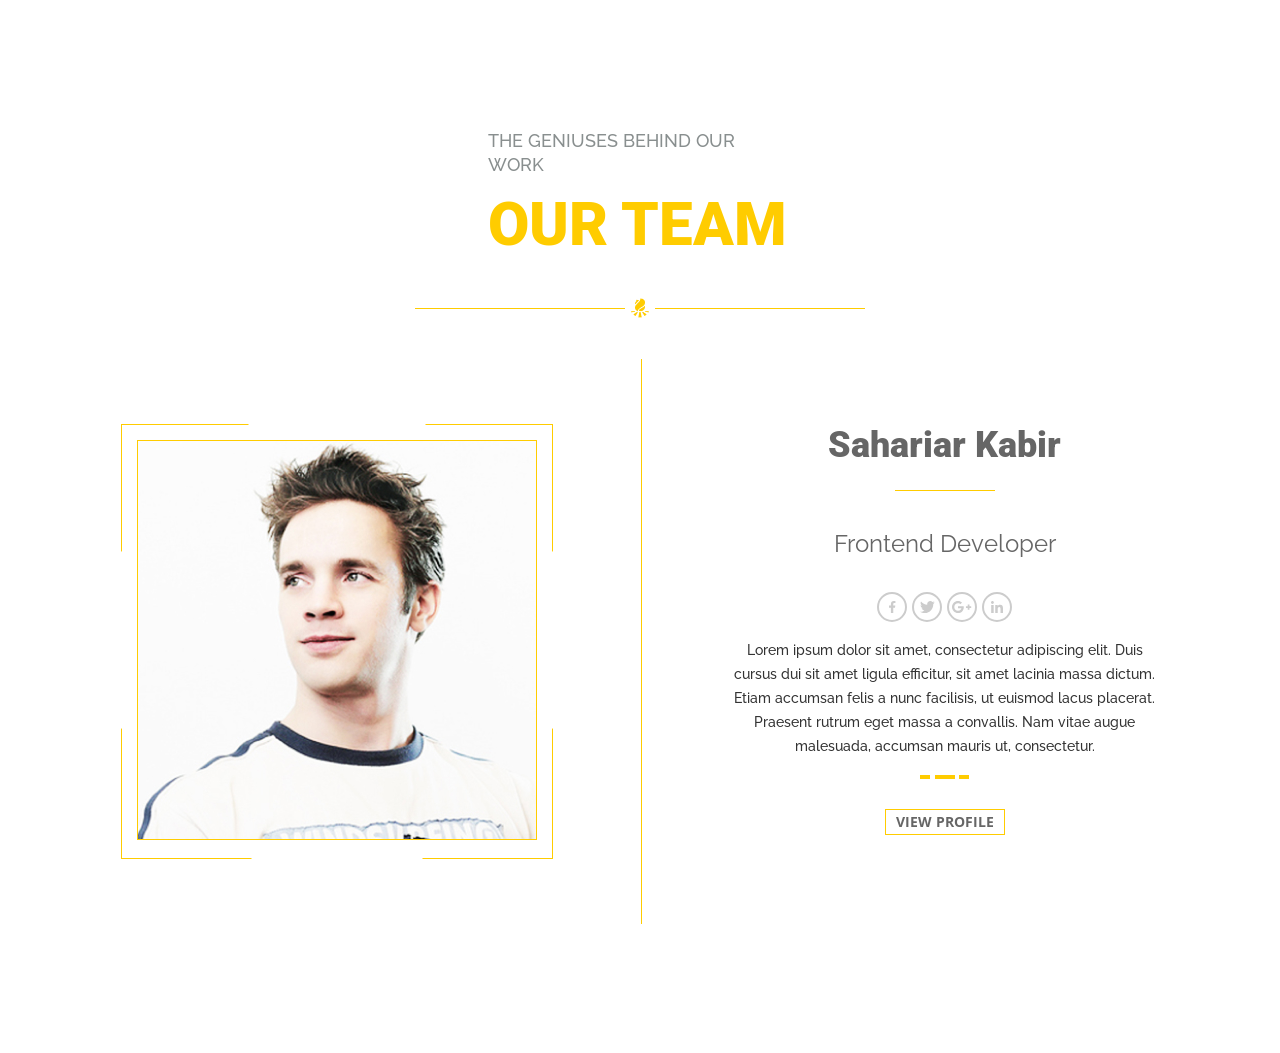
==== index.html @ 7c0d0f29 "added our team" ====
<!DOCTYPE html>
<html lang="en">
  <head>
    <meta charset="UTF-8" />
    <meta name="viewport" content="width=device-width, initial-scale=1.0" />
    <title>Our team</title>
    <link rel="preconnect" href="https://fonts.googleapis.com" />
    <link rel="preconnect" href="https://fonts.gstatic.com" crossorigin />
    <link
      href="https://fonts.googleapis.com/css2?family=Open+Sans:ital,wght@0,300..800;1,300..800&family=Raleway:ital,wght@0,100..900;1,100..900&family=Roboto:ital,wght@0,100..900;1,100..900&display=swap"
      rel="stylesheet"
    />

    <link rel="stylesheet" href="./css/main.css" />
  </head>
  <body>
    <div class="container_flex">
      <main class="main">
        <div class="title_container">
          <h3 class="title_3">The geniuses behind our work</h3>
          <h1 class="title_1">Our team</h1>
        </div>
        <div class="cont_container">
          <div class="img_container">
            <div class="photo_container">
              <img class="img" src="./assets/img/photo.jpg" alt="Man" />
            </div>
          </div>
          <div class="desc_container">
            <h2 class="title_2">Sahariar Kabir</h2>
            <h4 class="title_4">Frontend Developer</h4>
            <ul class="socials">
              <li>
                <a href="#" class="socials_link">
                  <svg width="30" height="30">
                    <use xlink:href="./assets/img/sprite.svg#facebook" />
                  </svg>
                </a>
              </li>
              <li>
                <a href="#" class="socials_link">
                  <svg width="30" height="30">
                    <use xlink:href="./assets/img/sprite.svg#twitter" />
                  </svg>
                </a>
              </li>
              <li>
                <a href="#" class="socials_link">
                  <svg width="30" height="30">
                    <use xlink:href="./assets/img/sprite.svg#google" />
                  </svg>
                </a>
              </li>
              <li>
                <a href="#" class="socials_link">
                  <svg width="30" height="30">
                    <use xlink:href="./assets/img/sprite.svg#linkedin" />
                  </svg>
                </a>
              </li>
            </ul>
            <p class="desc">
              Lorem ipsum dolor sit amet, consectetur adipiscing elit. Duis
              cursus dui sit amet ligula efficitur, sit amet lacinia massa
              dictum. Etiam accumsan felis a nunc facilisis, ut euismod lacus
              placerat. Praesent rutrum eget massa a convallis. Nam vitae augue
              malesuada, accumsan mauris ut, consectetur.
            </p>
            <button class="desc_button" type="button">View profile</button>
          </div>
        </div>
      </main>
    </div>
  </body>
</html>
---- css/main.css ----
html,
body {
  background: #fff;
  min-height: 100vh;
  font-family: "Roboto", sans-serif;
  font-size: 14px;
  color: #666;
}

h1,
h2,
h3,
h4 {
  margin: 0;
}

ul,
ol {
  list-style: none;
  padding-left: 0;
}

.container {
  max-width: 1170px;
}
.container_flex {
  display: flex;
  justify-content: center;
  align-items: center;
}

.main {
  padding: 121px 0;
}

.title_container {
  padding: 0 73px 50px;
  border-bottom: 1px solid #fc0;
  margin: 0 auto 50px;
  box-sizing: border-box;
  width: 450px;
}

.title_3 {
  text-transform: uppercase;
  font-family: "Raleway", sans-serif;
  color: #898f8f;
  font-weight: 500;
  font-size: 18px;
  line-height: 1.33;
  margin-bottom: 15px;
}

.title_1 {
  text-transform: uppercase;
  font-weight: 900;
  font-size: 60px;
  line-height: 1.1;
  color: #fc0;
  position: relative;
}
.title_1::after {
  content: "";
  background: url(../assets/img/bonfire-sharp\ 1.jpg), #fff;
  background-size: 20px 20px;
  width: 30px;
  height: 20px;
  background-position: center;
  background-repeat: no-repeat;
  position: absolute;
  top: 106px;
  left: 50%;
  transform: translateX(-50%);
}

.cont_container {
  display: flex;
  padding-right: 70px;
  padding-left: 70px;
}

.img_container {
  border-right: 1px solid #fc0;
  padding: 65px 88px 65px 0;
  position: relative;
  z-index: 2;
}

.photo_container {
  padding: 15px;
  border: 1px solid #fc0;
  position: relative;
  z-index: 1;
}
.photo_container::after {
  content: "";
  display: block;
  width: 430px;
  height: 430px;
  position: absolute;
  top: 0;
  left: 0;
  rotate: 45deg;
  background: #fff;
  z-index: 3;
}

.img {
  position: relative;
  z-index: 4;
}

.desc_container {
  padding: 65px 0 65px 88px;
  width: 430px;
  text-align: center;
}

.title_2 {
  position: relative;
  margin-bottom: 60px;
  font-weight: 900;
  font-size: 36px;
}
.title_2::after {
  content: " ";
  width: 100px;
  height: 1px;
  position: absolute;
  top: 66px;
  left: 50%;
  transform: translateX(-50%);
  background-color: #fc0;
}

.title_4 {
  font-family: "Raleway", sans-serif;
  font-weight: 400;
  font-size: 24px;
  line-height: 1.5;
  margin-bottom: 30px;
}

.socials {
  display: flex;
  justify-content: center;
  gap: 5px;
}

.desc {
  font-family: "Raleway", sans-serif;
  font-weight: 500;
  line-height: 1.71;
  color: #333;
  position: relative;
  margin-bottom: 50px;
}
.desc::before {
  content: "";
  display: block;
  width: 10px;
  height: 4px;
  position: absolute;
  bottom: -20px;
  left: 190px;
  background-color: #fc0;
}
.desc::after {
  content: "";
  display: block;
  width: 20px;
  height: 4px;
  position: absolute;
  bottom: -20px;
  left: 205px;
  background-color: #fc0;
}
.desc_button {
  border: 1px solid #fc0;
  padding: 5px 10px;
  text-transform: uppercase;
  background-color: inherit;
  font-family: "Open Sans", sans-serif;
  font-weight: 700;
  font-size: 14px;
  line-height: 1;
  color: #666;
  position: relative;
}
.desc_button::before {
  content: "";
  display: block;
  width: 10px;
  height: 4px;
  position: absolute;
  top: -35px;
  left: 73px;
  background-color: #fc0;
}/*# sourceMappingURL=main.css.map */
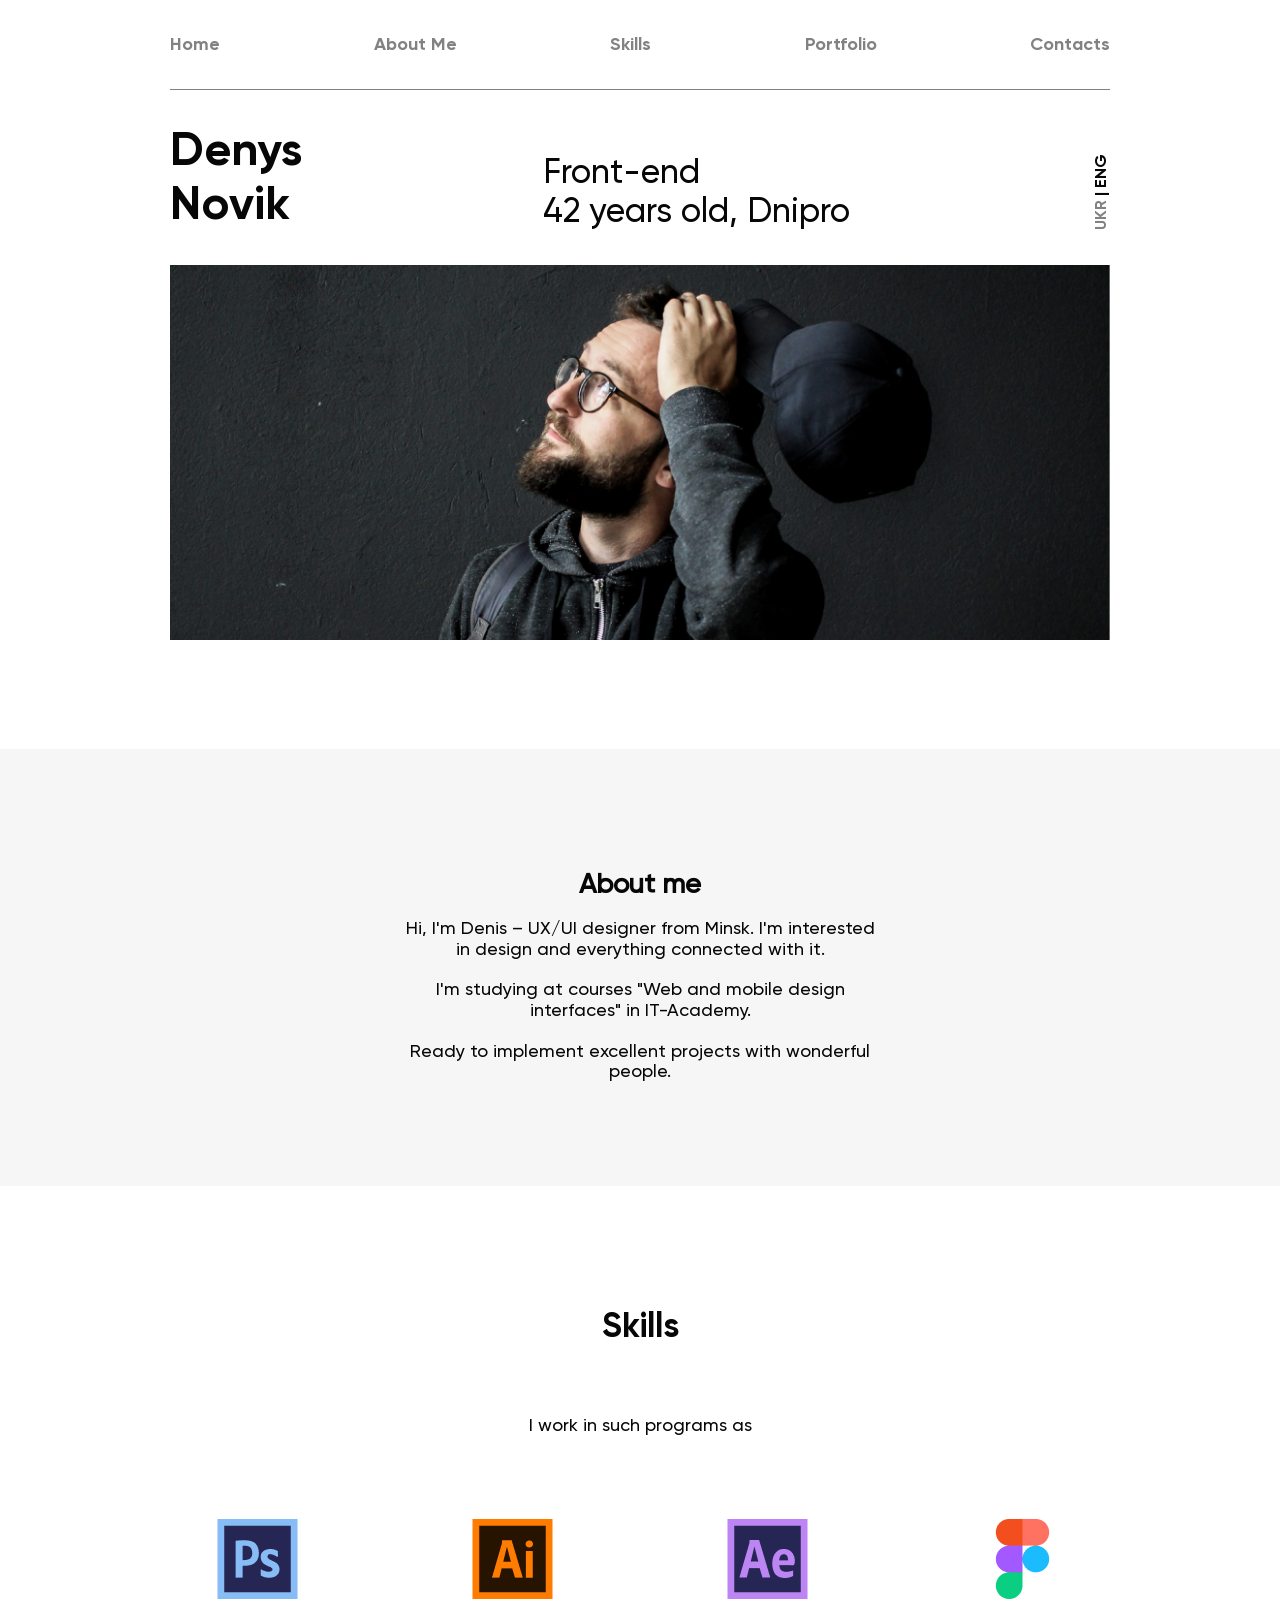
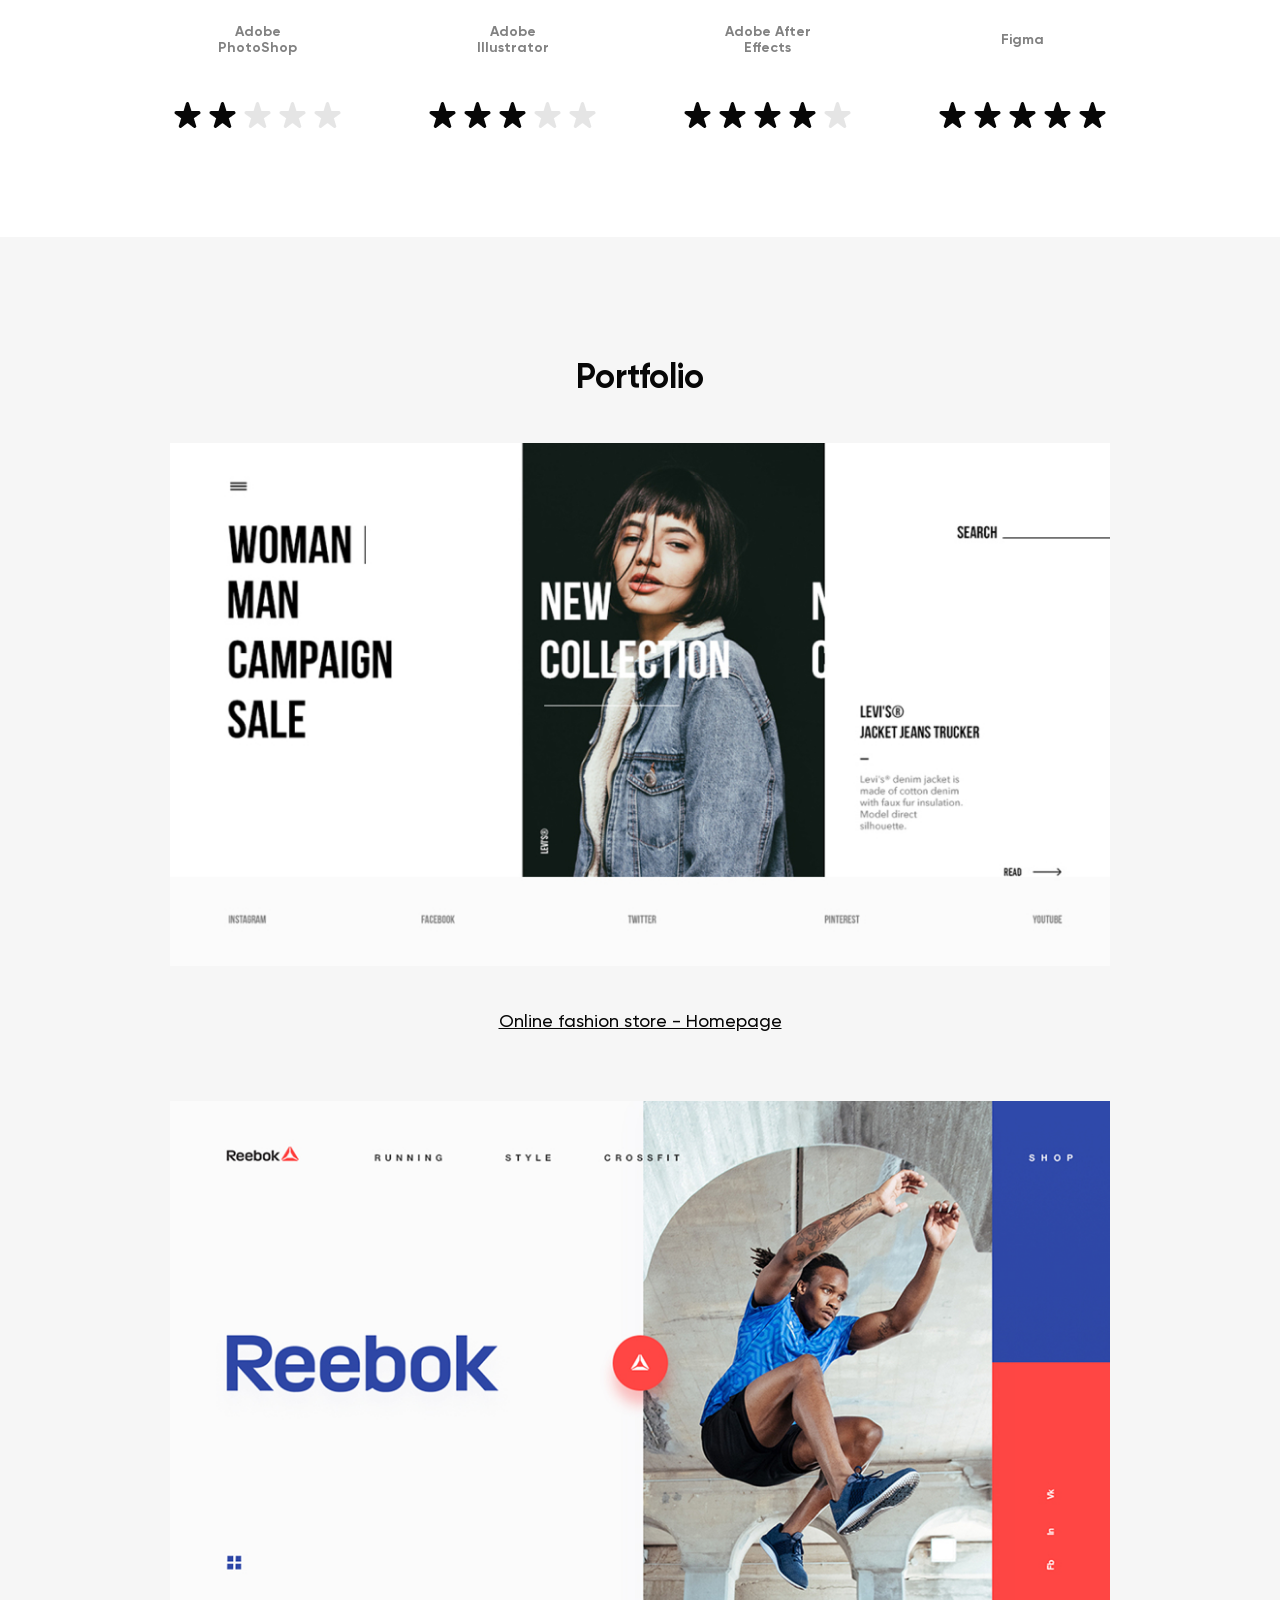
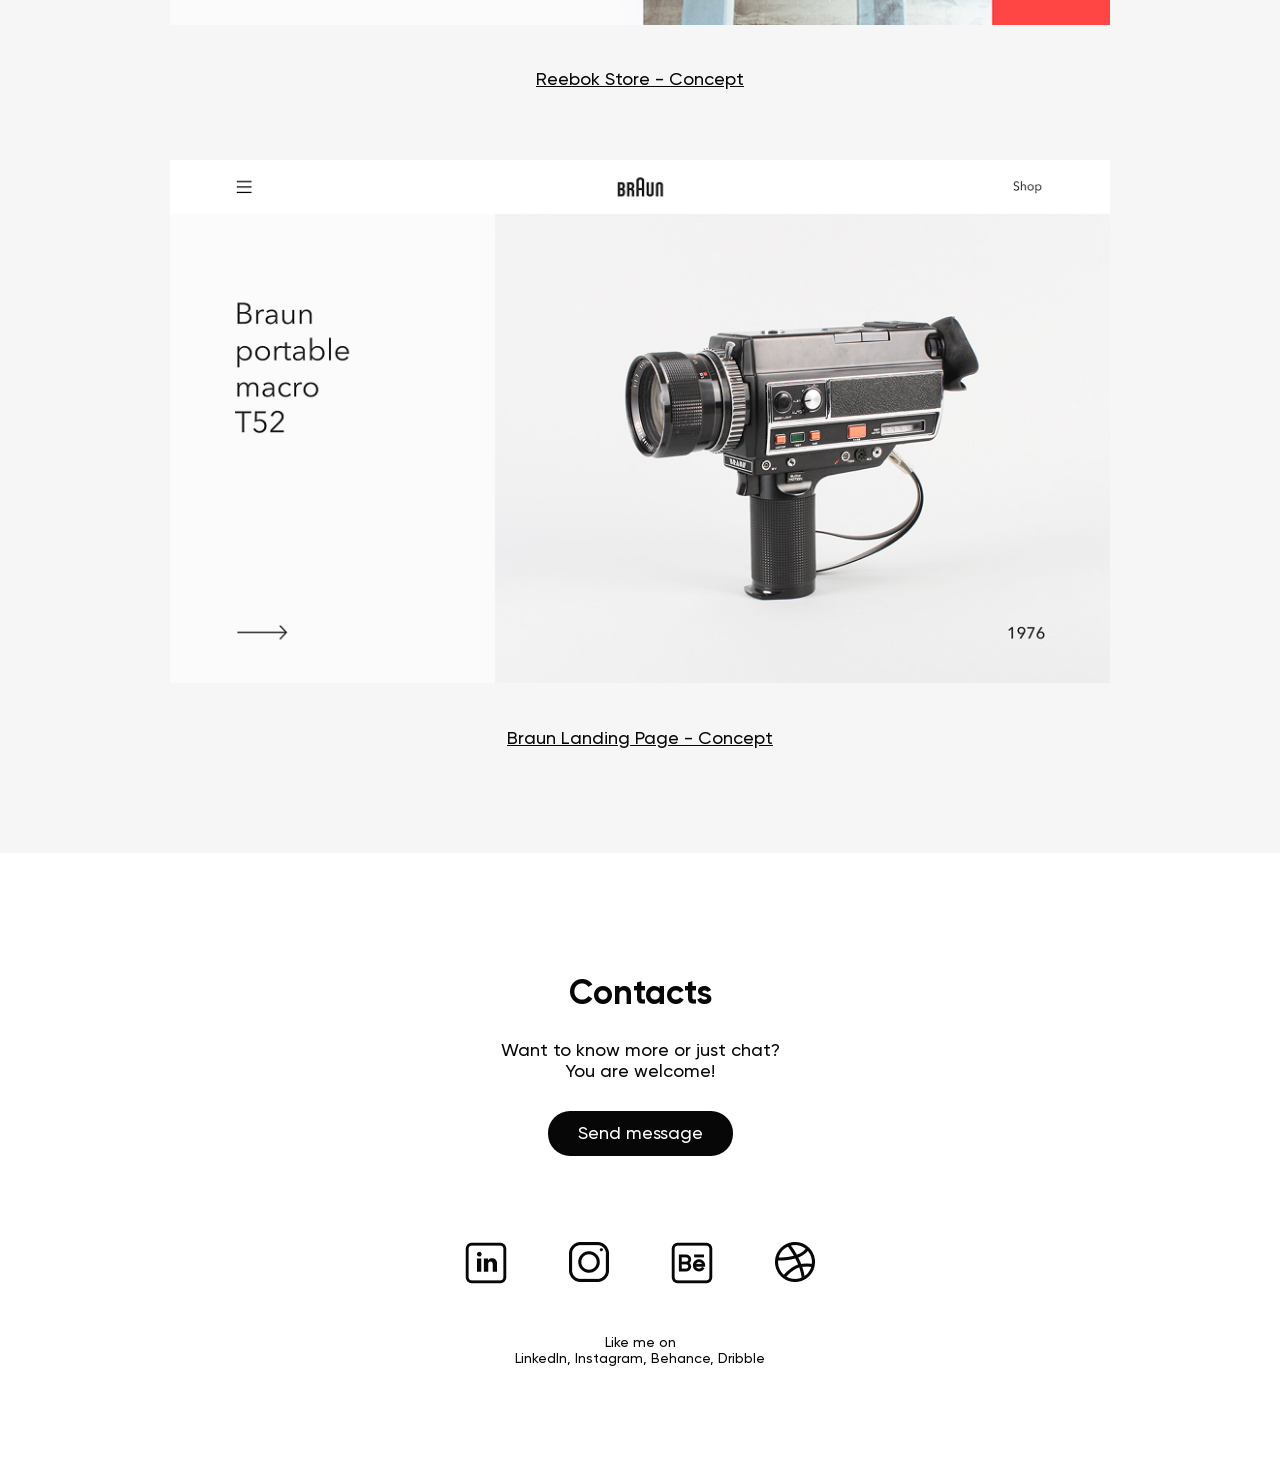
==== commit f6bc5bfd: "added resp-adapt" ====
--- a/index.html
+++ b/index.html
@@ -3,73 +3,255 @@
   <head>
     <meta charset="UTF-8" />
     <meta name="viewport" content="width=device-width, initial-scale=1.0" />
-    <title>Our team</title>
-    <link rel="preconnect" href="https://fonts.googleapis.com" />
-    <link rel="preconnect" href="https://fonts.gstatic.com" crossorigin />
-    <link
-      href="https://fonts.googleapis.com/css2?family=Open+Sans:ital,wght@0,300..800;1,300..800&family=Raleway:ital,wght@0,100..900;1,100..900&family=Roboto:ital,wght@0,100..900;1,100..900&display=swap"
-      rel="stylesheet"
-    />
-
+    <title>Novik</title>
+    <link type="image/png" sizes="32x32" rel="icon" href="./assets/img/icons8-arryn-house-32.png">
     <link rel="stylesheet" href="./css/main.css" />
   </head>
   <body>
-    <div class="container_flex">
-      <main class="main">
-        <div class="title_container">
-          <h3 class="title_3">The geniuses behind our work</h3>
-          <h1 class="title_1">Our team</h1>
-        </div>
-        <div class="cont_container">
-          <div class="img_container">
-            <div class="photo_container">
-              <img class="img" src="./assets/img/photo.jpg" alt="Man" />
-            </div>
-          </div>
-          <div class="desc_container">
-            <h2 class="title_2">Sahariar Kabir</h2>
-            <h4 class="title_4">Frontend Developer</h4>
-            <ul class="socials">
-              <li>
-                <a href="#" class="socials_link">
-                  <svg width="30" height="30">
-                    <use xlink:href="./assets/img/sprite.svg#facebook" />
-                  </svg>
-                </a>
-              </li>
-              <li>
-                <a href="#" class="socials_link">
-                  <svg width="30" height="30">
-                    <use xlink:href="./assets/img/sprite.svg#twitter" />
-                  </svg>
-                </a>
-              </li>
-              <li>
-                <a href="#" class="socials_link">
-                  <svg width="30" height="30">
-                    <use xlink:href="./assets/img/sprite.svg#google" />
-                  </svg>
-                </a>
-              </li>
-              <li>
-                <a href="#" class="socials_link">
-                  <svg width="30" height="30">
-                    <use xlink:href="./assets/img/sprite.svg#linkedin" />
-                  </svg>
-                </a>
-              </li>
+    <header class="header">
+      <div class="container">
+        <nav class="nav">
+          <ul class="menu">
+            <li>
+              <a href="#" class="menu_link">Home</a>
+            </li>
+            <li>
+              <a href="#about" class="menu_link">About Me</a>
+            </li>
+            <li>
+              <a href="#skills" class="menu_link">Skills</a>
+            </li>
+            <li>
+              <a href="#portfolio" class="menu_link">Portfolio</a>
+            </li>
+            <li>
+              <a href="#contacts" class="menu_link">Contacts</a>
+            </li>
+          </ul>
+        </nav>
+      </div>
+    </header>
+    <main class="main">
+      <section class="hero">
+        <div class="container">
+          <div class="description">
+            <h1 class="title_1">
+              Denys <br />
+              Novik
+            </h1>
+            <h4 class="title_4">
+              Front-end <br />
+              42 years old, Dnipro
+            </h4>
+            <ul class="lang">
+              <li><a href="#">UKR</a></li>
+              <li><a href="#">ENG</a></li>
             </ul>
-            <p class="desc">
-              Lorem ipsum dolor sit amet, consectetur adipiscing elit. Duis
-              cursus dui sit amet ligula efficitur, sit amet lacinia massa
-              dictum. Etiam accumsan felis a nunc facilisis, ut euismod lacus
-              placerat. Praesent rutrum eget massa a convallis. Nam vitae augue
-              malesuada, accumsan mauris ut, consectetur.
+          </div>
+          <div class="img">
+            <img class="img" src="./assets/img/banner.jpg" alt="Author" />
+          </div>
+        </div>
+      </section>
+      <section id="about" class="section_bg">
+        <div class="container">
+          <h2 class="about_title">About me</h2>
+          <div class="about_text">
+            <p class="text_part">
+              Hi, I'm Denis – UX/UI designer from Minsk. I'm interested in
+              design and everything connected with it.
             </p>
-            <button class="desc_button" type="button">View profile</button>
-          </div>
-        </div>
-      </main>
-    </div>
+            <p class="text_part">
+              I'm studying at courses "Web and mobile design interfaces" in
+              IT-Academy.
+            </p>
+            <p>Ready to implement excellent projects with wonderful people.</p>
+          </div>
+        </div>
+      </section>
+      <section id="skills" class="section">
+        <div class="container">
+          <h2 class="skills_title">Skills</h2>
+          <p class="skills_text">I work in such programs as</p>
+          <ul class="skills">
+            <li class="skills_item">
+              <img src="./assets/img/Ps.png" alt="Adobe PotoShop" />
+              <p class="skills_name">Adobe PhotoShop</p>
+              <ul class="stars_list">
+                <li>
+                  <img
+                    src="./assets/img/star-icon_filled.png"
+                    alt="Star Filled"
+                  />
+                </li>
+                <li>
+                  <img
+                    src="./assets/img/star-icon_filled.png"
+                    alt="Star Filled"
+                  />
+                </li>
+                <li>
+                  <img
+                    src="./assets/img/star-icon_empty.png"
+                    alt="Star Empty"
+                  />
+                </li>
+                <li>
+                  <img
+                    src="./assets/img/star-icon_empty.png"
+                    alt="Star Empty"
+                  />
+                </li>
+                <li>
+                  <img
+                    src="./assets/img/star-icon_empty.png"
+                    alt="Star Empty"
+                  />
+                </li>
+              </ul>
+            </li>
+            <li class="skills_item">
+              <img src="./assets/img/Ai.png" alt="Adobe Illustrator" />
+              <p class="skills_name">Adobe Illustrator</p>
+              <ul class="stars_list">
+                <li>
+                  <img
+                    src="./assets/img/star-icon_filled.png"
+                    alt="Star Filled"
+                  />
+                </li>
+                <li>
+                  <img
+                    src="./assets/img/star-icon_filled.png"
+                    alt="Star Filled"
+                  />
+                </li>
+                <li>
+                  <img
+                    src="./assets/img/star-icon_filled.png"
+                    alt="Star Filled"
+                  />
+                </li>
+                <li>
+                  <img
+                    src="./assets/img/star-icon_empty.png"
+                    alt="Star Empty"
+                  />
+                </li>
+                <li>
+                  <img
+                    src="./assets/img/star-icon_empty.png"
+                    alt="Star Empty"
+                  />
+                </li>
+              </ul>
+            </li>
+            <li class="skills_item">
+              <img src="./assets/img/Ae.png" alt="Adobe After Effects" />
+              <p class="skills_name">Adobe After Effects</p>
+              <ul class="stars_list">
+                <li>
+                  <img
+                    src="./assets/img/star-icon_filled.png"
+                    alt="Star Filled"
+                  />
+                </li>
+                <li>
+                  <img
+                    src="./assets/img/star-icon_filled.png"
+                    alt="Star Filled"
+                  />
+                </li>
+                <li>
+                  <img
+                    src="./assets/img/star-icon_filled.png"
+                    alt="Star Filled"
+                  />
+                </li>
+                <li>
+                  <img
+                    src="./assets/img/star-icon_filled.png"
+                    alt="Star Filled"
+                  />
+                </li>
+                <li>
+                  <img
+                    src="./assets/img/star-icon_empty.png"
+                    alt="Star Empty"
+                  />
+                </li>
+              </ul>
+            </li>
+            <li class="skills_item">
+              <img src="./assets/img/Figma.png" alt="Figma" />
+              <p class="skills_name">Figma</p>
+              <ul class="stars_list">
+                <li>
+                  <img
+                    src="./assets/img/star-icon_filled.png"
+                    alt="Star Filled"
+                  />
+                </li>
+                <li>
+                  <img
+                    src="./assets/img/star-icon_filled.png"
+                    alt="Star Filled"
+                  />
+                </li>
+                <li>
+                  <img
+                    src="./assets/img/star-icon_filled.png"
+                    alt="Star Filled"
+                  />
+                </li>
+                <li>
+                  <img
+                    src="./assets/img/star-icon_filled.png"
+                    alt="Star Filled"
+                  />
+                </li>
+                <li>
+                  <img
+                    src="./assets/img/star-icon_filled.png"
+                    alt="Star Filled"
+                  />
+                </li>
+              </ul>
+            </li>
+          </ul>
+        </div>
+      </section>
+      <section id="portfolio" class="section_bg">
+        <div class="container">
+          <h2 class="portfolio_title">Portfolio</h2>
+          <div class="portfolio_item">
+            <img class="portfolio_img" src="./assets/img/Fashion-Store.jpg" alt="Fashion Store">
+            <p class="portfolio_name">Online fashion store - Homepage</p>
+          </div>
+          <div class="portfolio_item">
+            <img class="portfolio_img" src="./assets/img/reebok_web.jpg" alt="Reebok">
+            <p class="portfolio_name">Reebok Store - Concept</p>
+          </div>
+          <div>
+            <img class="portfolio_img" src="./assets/img/braun-landing.jpg" alt="Braun Landing">
+            <p class="portfolio_name">Braun Landing Page - Concept</p>
+          </div>
+        </div>
+      </section>
+    </main>
+    <footer id="contacts" class="section">
+        <div class="container">
+        <h2 class="footer_title">Contacts</h2>
+        <p class="footer_text">Want to know more or just chat? You are welcome!</p>
+        <button class="button_send" type="button">Send message</button>
+        <ul class="contacts_list">
+          <li><a href="#"><img src="./assets/img/linkedin.png" alt="LinkedIn"></a></li>
+          <li><a href="#"><img src="./assets/img/instagram.png" alt="Instagram"></a></li>
+          <li><a href="#"><img src="./assets/img/behance.png" alt="Behance"></a></li>
+          <li><a href="#"><img src="./assets/img/dribbble.png" alt="Dribble"></a></li>
+        </ul>
+        <p class="footer_bottom_text">Like me on <br /> LinkedIn, Instagram, Behance, Dribble</p>
+        </div>
+    </footer>
   </body>
 </html>
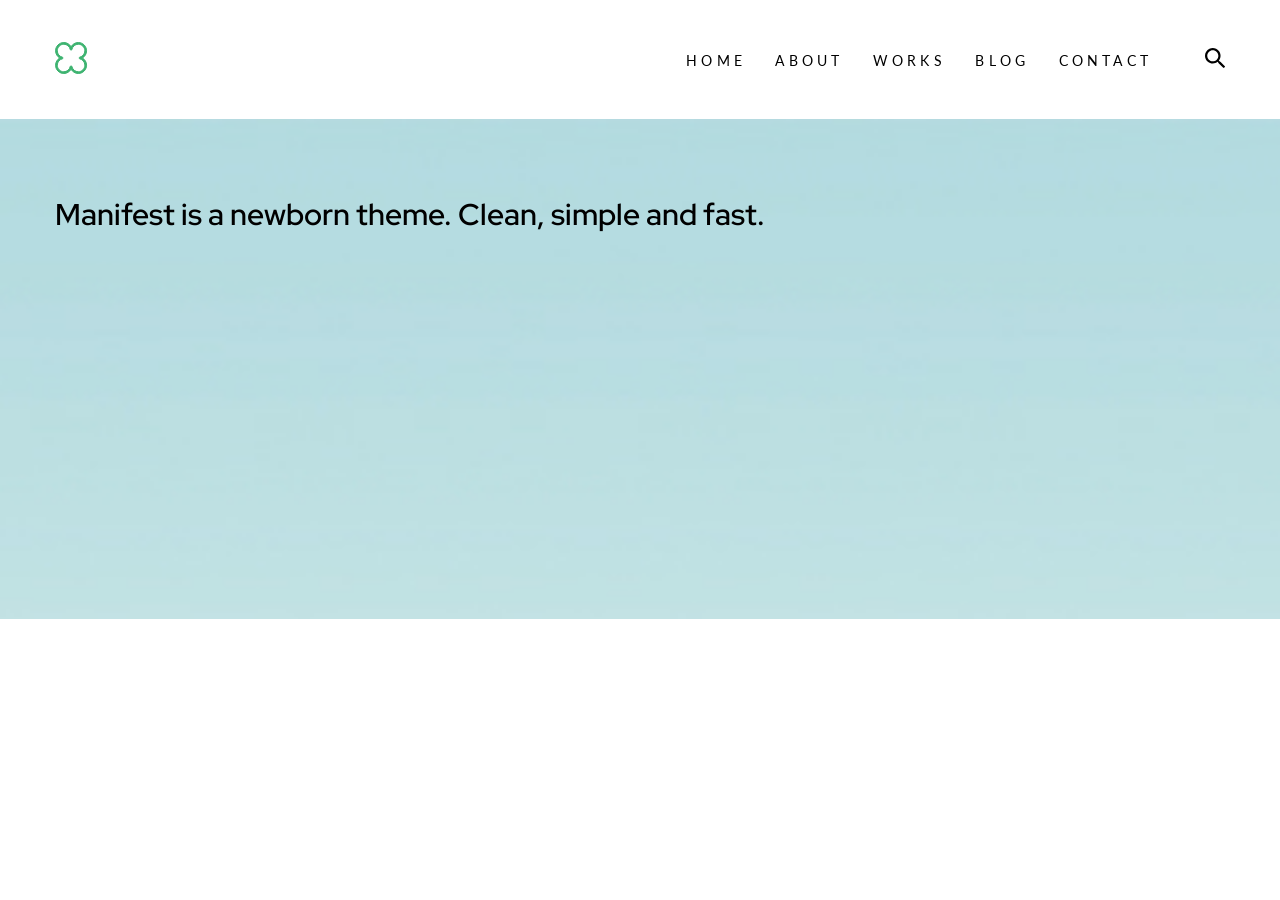
==== commit b2b544a1: "initial" ====
--- a/index.html
+++ b/index.html
@@ -1,257 +1,57 @@
 <!DOCTYPE html>
 <html lang="en">
-  <head>
-    <meta charset="UTF-8" />
-    <meta name="viewport" content="width=device-width, initial-scale=1.0" />
-    <title>Novik</title>
-    <link type="image/png" sizes="32x32" rel="icon" href="./assets/img/icons8-arryn-house-32.png">
-    <link rel="stylesheet" href="./css/main.css" />
-  </head>
-  <body>
+<head>
+    <meta charset="UTF-8">
+    <meta name="viewport" content="width=device-width, initial-scale=1.0">
+    <title>Manifest</title>
+    <link rel="preconnect" href="https://fonts.googleapis.com">
+<link rel="preconnect" href="https://fonts.gstatic.com" crossorigin>
+<link href="https://fonts.googleapis.com/css2?family=Lato:ital,wght@0,100;0,300;0,400;0,700;0,900;1,100;1,300;1,400;1,700;1,900&family=Red+Hat+Display:ital,wght@0,300..900;1,300..900&display=swap" rel="stylesheet">
+    <link rel="stylesheet" href="./css/main.css">
+</head>
+<body>
     <header class="header">
-      <div class="container">
-        <nav class="nav">
-          <ul class="menu">
-            <li>
-              <a href="#" class="menu_link">Home</a>
-            </li>
-            <li>
-              <a href="#about" class="menu_link">About Me</a>
-            </li>
-            <li>
-              <a href="#skills" class="menu_link">Skills</a>
-            </li>
-            <li>
-              <a href="#portfolio" class="menu_link">Portfolio</a>
-            </li>
-            <li>
-              <a href="#contacts" class="menu_link">Contacts</a>
-            </li>
-          </ul>
-        </nav>
-      </div>
+        <div class="logo">
+                <a href="#">
+                    <img src="./assets/img/logo.svg" alt="Logo Company">
+                </a>
+            </div>
+            <nav class="nav">
+
+
+                <input type="checkbox" id="nav-burger" class="nav_burger burger">
+                <label for="nav-burger" class="burger_img"></label>
+
+
+                <ul class="menu">
+                    <li class="menu_item">
+                        <a href="#" class="menu_link">home</a>
+                    </li>
+                    <li class="menu_item">
+                        <a href="#" class="menu_link">about</a>
+                    </li>
+                    <li class="menu_item">
+                        <a href="#" class="menu_link">works</a>
+                    </li>
+                    <li class="menu_item">
+                        <a href="#" class="menu_link">blog</a>
+                    </li>
+                    <li class="menu_item">
+                        <a href="#" class="menu_link">contact</a>
+                    </li>
+                </ul>
+            </nav>
+            <div class="search">
+                <a href="" class="search__link">
+                    <img src="./assets/img/search.svg" alt="Search icon">
+                </a>
+            </div>
     </header>
-    <main class="main">
-      <section class="hero">
-        <div class="container">
-          <div class="description">
-            <h1 class="title_1">
-              Denys <br />
-              Novik
-            </h1>
-            <h4 class="title_4">
-              Front-end <br />
-              42 years old, Dnipro
-            </h4>
-            <ul class="lang">
-              <li><a href="#">UKR</a></li>
-              <li><a href="#">ENG</a></li>
-            </ul>
-          </div>
-          <div class="img">
-            <img class="img" src="./assets/img/banner.jpg" alt="Author" />
-          </div>
+    <main>
+        <div class="banner">
+            <h1 class="title_1">Manifest is a newborn theme.
+Clean, simple and fast.</h1>
         </div>
-      </section>
-      <section id="about" class="section_bg">
-        <div class="container">
-          <h2 class="about_title">About me</h2>
-          <div class="about_text">
-            <p class="text_part">
-              Hi, I'm Denis – UX/UI designer from Minsk. I'm interested in
-              design and everything connected with it.
-            </p>
-            <p class="text_part">
-              I'm studying at courses "Web and mobile design interfaces" in
-              IT-Academy.
-            </p>
-            <p>Ready to implement excellent projects with wonderful people.</p>
-          </div>
-        </div>
-      </section>
-      <section id="skills" class="section">
-        <div class="container">
-          <h2 class="skills_title">Skills</h2>
-          <p class="skills_text">I work in such programs as</p>
-          <ul class="skills">
-            <li class="skills_item">
-              <img src="./assets/img/Ps.png" alt="Adobe PotoShop" />
-              <p class="skills_name">Adobe PhotoShop</p>
-              <ul class="stars_list">
-                <li>
-                  <img
-                    src="./assets/img/star-icon_filled.png"
-                    alt="Star Filled"
-                  />
-                </li>
-                <li>
-                  <img
-                    src="./assets/img/star-icon_filled.png"
-                    alt="Star Filled"
-                  />
-                </li>
-                <li>
-                  <img
-                    src="./assets/img/star-icon_empty.png"
-                    alt="Star Empty"
-                  />
-                </li>
-                <li>
-                  <img
-                    src="./assets/img/star-icon_empty.png"
-                    alt="Star Empty"
-                  />
-                </li>
-                <li>
-                  <img
-                    src="./assets/img/star-icon_empty.png"
-                    alt="Star Empty"
-                  />
-                </li>
-              </ul>
-            </li>
-            <li class="skills_item">
-              <img src="./assets/img/Ai.png" alt="Adobe Illustrator" />
-              <p class="skills_name">Adobe Illustrator</p>
-              <ul class="stars_list">
-                <li>
-                  <img
-                    src="./assets/img/star-icon_filled.png"
-                    alt="Star Filled"
-                  />
-                </li>
-                <li>
-                  <img
-                    src="./assets/img/star-icon_filled.png"
-                    alt="Star Filled"
-                  />
-                </li>
-                <li>
-                  <img
-                    src="./assets/img/star-icon_filled.png"
-                    alt="Star Filled"
-                  />
-                </li>
-                <li>
-                  <img
-                    src="./assets/img/star-icon_empty.png"
-                    alt="Star Empty"
-                  />
-                </li>
-                <li>
-                  <img
-                    src="./assets/img/star-icon_empty.png"
-                    alt="Star Empty"
-                  />
-                </li>
-              </ul>
-            </li>
-            <li class="skills_item">
-              <img src="./assets/img/Ae.png" alt="Adobe After Effects" />
-              <p class="skills_name">Adobe After Effects</p>
-              <ul class="stars_list">
-                <li>
-                  <img
-                    src="./assets/img/star-icon_filled.png"
-                    alt="Star Filled"
-                  />
-                </li>
-                <li>
-                  <img
-                    src="./assets/img/star-icon_filled.png"
-                    alt="Star Filled"
-                  />
-                </li>
-                <li>
-                  <img
-                    src="./assets/img/star-icon_filled.png"
-                    alt="Star Filled"
-                  />
-                </li>
-                <li>
-                  <img
-                    src="./assets/img/star-icon_filled.png"
-                    alt="Star Filled"
-                  />
-                </li>
-                <li>
-                  <img
-                    src="./assets/img/star-icon_empty.png"
-                    alt="Star Empty"
-                  />
-                </li>
-              </ul>
-            </li>
-            <li class="skills_item">
-              <img src="./assets/img/Figma.png" alt="Figma" />
-              <p class="skills_name">Figma</p>
-              <ul class="stars_list">
-                <li>
-                  <img
-                    src="./assets/img/star-icon_filled.png"
-                    alt="Star Filled"
-                  />
-                </li>
-                <li>
-                  <img
-                    src="./assets/img/star-icon_filled.png"
-                    alt="Star Filled"
-                  />
-                </li>
-                <li>
-                  <img
-                    src="./assets/img/star-icon_filled.png"
-                    alt="Star Filled"
-                  />
-                </li>
-                <li>
-                  <img
-                    src="./assets/img/star-icon_filled.png"
-                    alt="Star Filled"
-                  />
-                </li>
-                <li>
-                  <img
-                    src="./assets/img/star-icon_filled.png"
-                    alt="Star Filled"
-                  />
-                </li>
-              </ul>
-            </li>
-          </ul>
-        </div>
-      </section>
-      <section id="portfolio" class="section_bg">
-        <div class="container">
-          <h2 class="portfolio_title">Portfolio</h2>
-          <div class="portfolio_item">
-            <img class="portfolio_img" src="./assets/img/Fashion-Store.jpg" alt="Fashion Store">
-            <p class="portfolio_name">Online fashion store - Homepage</p>
-          </div>
-          <div class="portfolio_item">
-            <img class="portfolio_img" src="./assets/img/reebok_web.jpg" alt="Reebok">
-            <p class="portfolio_name">Reebok Store - Concept</p>
-          </div>
-          <div>
-            <img class="portfolio_img" src="./assets/img/braun-landing.jpg" alt="Braun Landing">
-            <p class="portfolio_name">Braun Landing Page - Concept</p>
-          </div>
-        </div>
-      </section>
     </main>
-    <footer id="contacts" class="section">
-        <div class="container">
-        <h2 class="footer_title">Contacts</h2>
-        <p class="footer_text">Want to know more or just chat? You are welcome!</p>
-        <button class="button_send" type="button">Send message</button>
-        <ul class="contacts_list">
-          <li><a href="#"><img src="./assets/img/linkedin.png" alt="LinkedIn"></a></li>
-          <li><a href="#"><img src="./assets/img/instagram.png" alt="Instagram"></a></li>
-          <li><a href="#"><img src="./assets/img/behance.png" alt="Behance"></a></li>
-          <li><a href="#"><img src="./assets/img/dribbble.png" alt="Dribble"></a></li>
-        </ul>
-        <p class="footer_bottom_text">Like me on <br /> LinkedIn, Instagram, Behance, Dribble</p>
-        </div>
-    </footer>
-  </body>
-</html>
+</body>
+</html>
--- a/css/main.css
+++ b/css/main.css
@@ -0,0 +1,202 @@
+* {
+  box-sizing: border-box;
+  padding: 0;
+}
+
+ul,
+ol,
+dl {
+  padding-left: 0;
+  margin: 0 0;
+  list-style: none;
+}
+
+h1, h2, h3, h4 {
+  margin: 0;
+}
+
+html,
+body {
+  margin: 0;
+  font-family: Lato, sans-serif;
+  font-size: 16px;
+}
+
+body {
+  color: #565656;
+  min-height: 100vh;
+}
+
+.header,
+.banner,
+.blog,
+.footer {
+  padding: 0 calc(50vw - 585px);
+}
+@media screen and (max-width: 1200px) {
+  .header,
+  .banner,
+  .blog,
+  .footer {
+    padding: 0 calc(50vw - (585px - 12%));
+  }
+}
+@media screen and (max-width: 992px) {
+  .header,
+  .banner,
+  .blog,
+  .footer {
+    padding: 0 calc(50vw - (585px - 27%));
+  }
+}
+@media screen and (max-width: 768px) {
+  .header,
+  .banner,
+  .blog,
+  .footer {
+    padding: 0 15px;
+  }
+}
+
+.header {
+  display: flex;
+  justify-content: space-between;
+  align-items: center;
+  gap: 1.8vw;
+  padding-top: 42px;
+  padding-bottom: 42px;
+}
+@media screen and (max-width: 992px) {
+  .header {
+    padding-top: 24px;
+    padding-bottom: 24px;
+  }
+}
+
+.nav {
+  display: flex;
+  justify-content: flex-end;
+  flex-grow: 1;
+}
+@media screen and (max-width: 992px) {
+  .nav {
+    order: 2;
+    flex-grow: 0;
+  }
+}
+
+.menu {
+  display: flex;
+  gap: 2.3vw;
+  padding: 0 30px;
+}
+@media screen and (max-width: 992px) {
+  .menu {
+    position: absolute;
+    right: 0;
+    top: 70px;
+    width: 340px;
+    opacity: 0;
+    flex-direction: column;
+    z-index: 2;
+    background: #85b4c7;
+    padding: 0 0;
+    gap: 0;
+    transition: all 0.5s;
+  }
+}
+@media screen and (max-width: 992px) {
+  .menu_item {
+    text-align: center;
+    padding: 10px 0;
+    border: 1px solid #e5d9d9;
+  }
+}
+.menu_link {
+  position: relative;
+  text-decoration: none;
+  text-transform: uppercase;
+  color: #000;
+  font-size: 0.875rem;
+  letter-spacing: 0.3em;
+  font-weight: 400;
+}
+.menu_link::after {
+  content: "";
+  position: absolute;
+  bottom: -5px;
+  left: -14px;
+  transform: translateX(10%);
+  width: 0;
+  height: 1px;
+  opacity: 0;
+  background: #000;
+  transition: all 0.55s;
+}
+.menu_link:hover::after {
+  left: 0;
+  transform: translateX(12%);
+  width: 76%;
+  opacity: 1;
+}
+
+.burger {
+  display: none;
+}
+@media screen and (max-width: 992px) {
+  .burger:checked ~ .menu {
+    opacity: 1;
+  }
+  .burger:checked ~ .burger_img {
+    transform: rotate(405deg);
+    transition: all 0.35s;
+  }
+  .burger:checked ~ .burger_img::before {
+    opacity: 0;
+  }
+  .burger:checked ~ .burger_img::after {
+    top: 0;
+    transform: rotate(90deg);
+  }
+}
+.burger_img {
+  display: none;
+  cursor: pointer;
+}
+@media screen and (max-width: 992px) {
+  .burger_img {
+    display: inline-block;
+    position: relative;
+    top: -3px;
+    width: 34px;
+    height: 2px;
+    background-color: #000;
+    vertical-align: middle;
+  }
+  .burger_img::after, .burger_img::before {
+    content: "";
+    position: absolute;
+    width: 100%;
+    height: 2px;
+    background-color: #000;
+    top: 10px;
+  }
+  .burger_img::after {
+    top: -10px;
+  }
+}
+
+.banner {
+  background-image: url(../assets/img/bg-image_mob.jpg);
+  background-size: cover;
+  height: 500px;
+  padding-top: 70px;
+}
+
+.title_1 {
+  font-family: "Red Hat Display", sans-serif;
+  font-weight: 600;
+  font-size: 30px;
+  line-height: 1.67;
+  color: #000;
+}/*# sourceMappingURL=main.css.map */
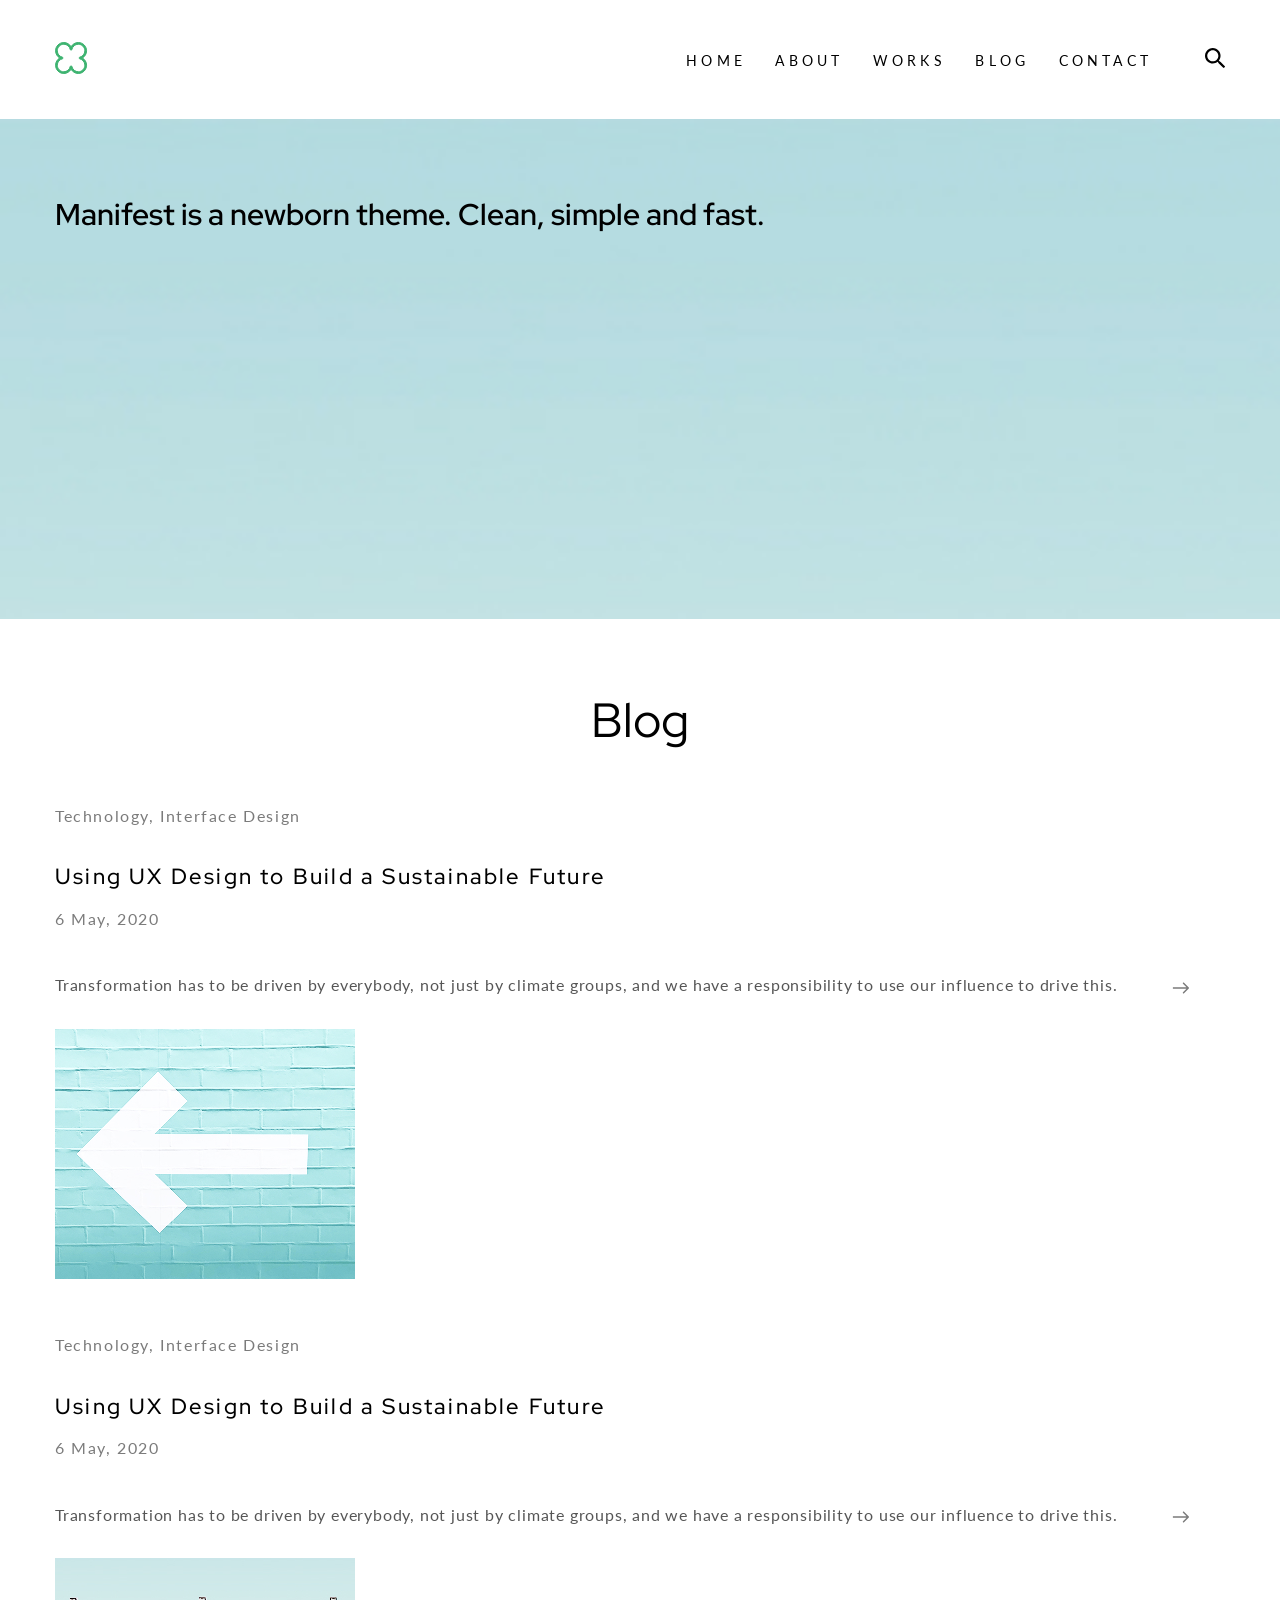
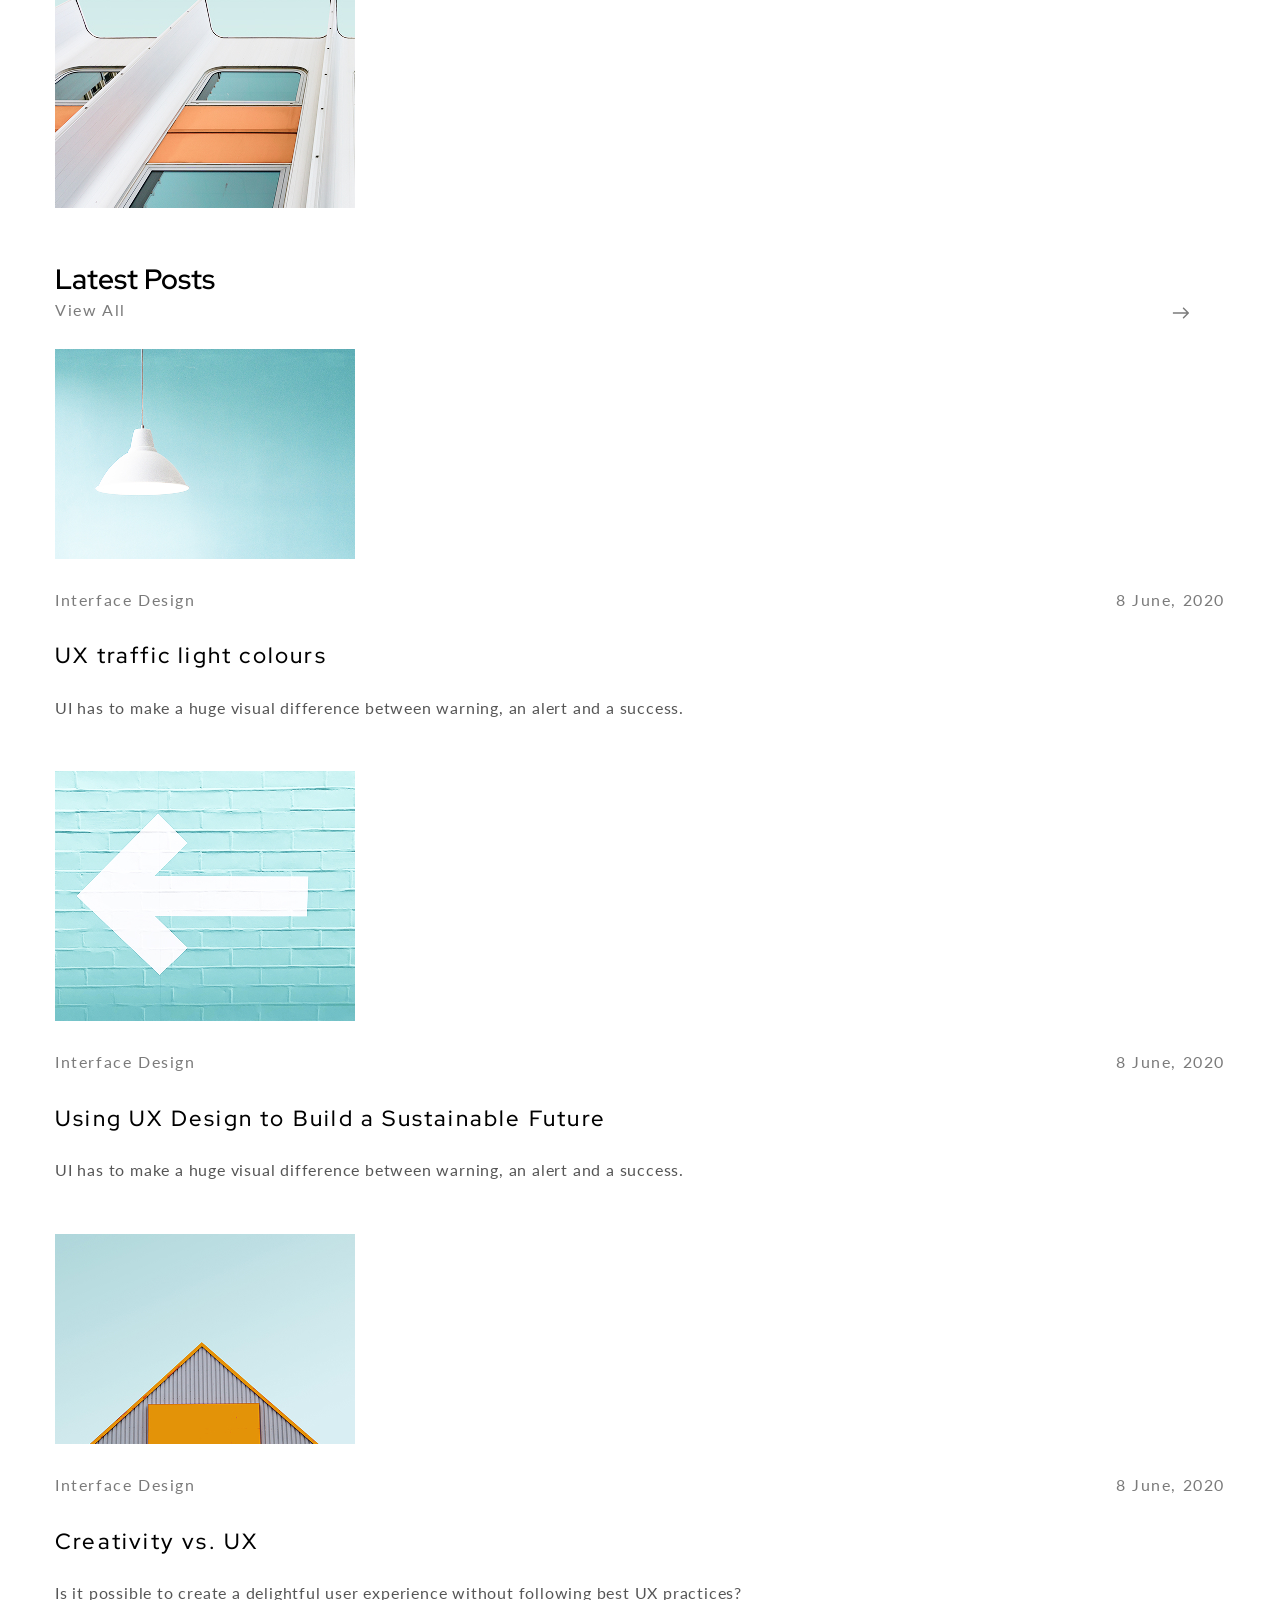
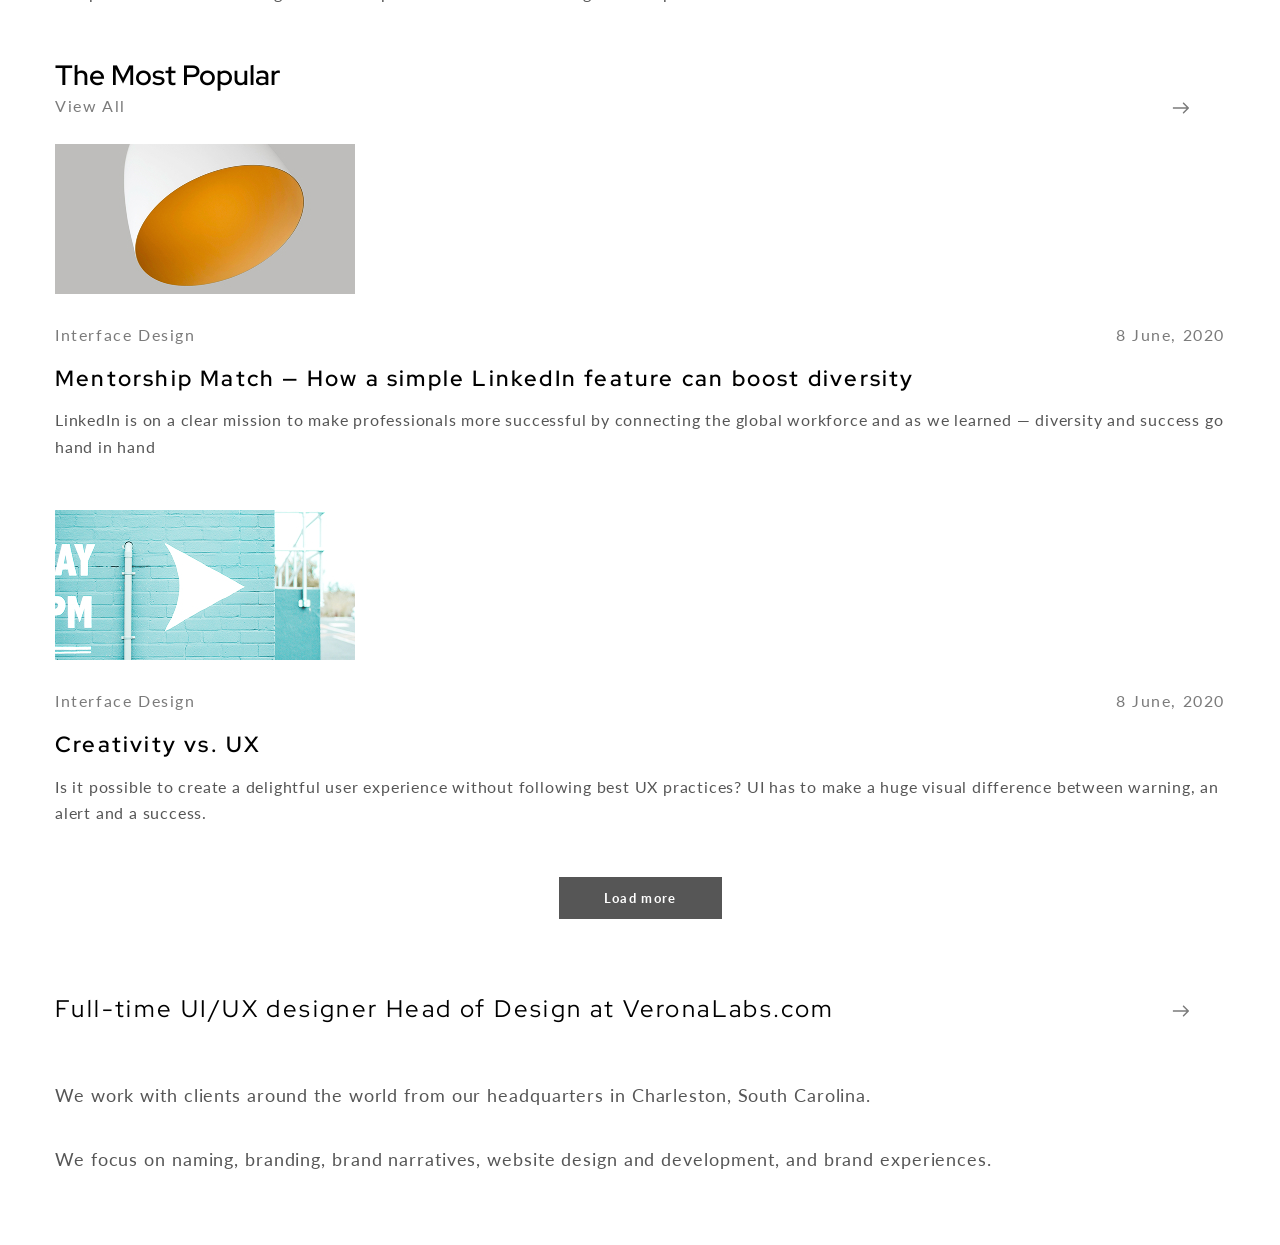
==== commit d8d7396a: "mob main" ====
--- a/index.html
+++ b/index.html
@@ -1,57 +1,245 @@
 <!DOCTYPE html>
 <html lang="en">
-<head>
-    <meta charset="UTF-8">
-    <meta name="viewport" content="width=device-width, initial-scale=1.0">
+  <head>
+    <meta charset="UTF-8" />
+    <meta name="viewport" content="width=device-width, initial-scale=1.0" />
     <title>Manifest</title>
-    <link rel="preconnect" href="https://fonts.googleapis.com">
-<link rel="preconnect" href="https://fonts.gstatic.com" crossorigin>
-<link href="https://fonts.googleapis.com/css2?family=Lato:ital,wght@0,100;0,300;0,400;0,700;0,900;1,100;1,300;1,400;1,700;1,900&family=Red+Hat+Display:ital,wght@0,300..900;1,300..900&display=swap" rel="stylesheet">
-    <link rel="stylesheet" href="./css/main.css">
-</head>
-<body>
+    <link rel="preconnect" href="https://fonts.googleapis.com" />
+    <link rel="preconnect" href="https://fonts.gstatic.com" crossorigin />
+    <link
+      href="https://fonts.googleapis.com/css2?family=Lato:ital,wght@0,100;0,300;0,400;0,700;0,900;1,100;1,300;1,400;1,700;1,900&family=Red+Hat+Display:ital,wght@0,300..900;1,300..900&display=swap"
+      rel="stylesheet"
+    />
+    <link rel="stylesheet" href="./css/main.css" />
+  </head>
+  <body>
     <header class="header">
-        <div class="logo">
-                <a href="#">
-                    <img src="./assets/img/logo.svg" alt="Logo Company">
-                </a>
-            </div>
-            <nav class="nav">
-
-
-                <input type="checkbox" id="nav-burger" class="nav_burger burger">
-                <label for="nav-burger" class="burger_img"></label>
-
-
-                <ul class="menu">
-                    <li class="menu_item">
-                        <a href="#" class="menu_link">home</a>
-                    </li>
-                    <li class="menu_item">
-                        <a href="#" class="menu_link">about</a>
-                    </li>
-                    <li class="menu_item">
-                        <a href="#" class="menu_link">works</a>
-                    </li>
-                    <li class="menu_item">
-                        <a href="#" class="menu_link">blog</a>
-                    </li>
-                    <li class="menu_item">
-                        <a href="#" class="menu_link">contact</a>
-                    </li>
-                </ul>
-            </nav>
-            <div class="search">
-                <a href="" class="search__link">
-                    <img src="./assets/img/search.svg" alt="Search icon">
-                </a>
-            </div>
+      <div class="logo">
+        <a href="#">
+          <img src="./assets/img/logo.svg" alt="Logo Company" />
+        </a>
+      </div>
+      <nav class="nav">
+        <input type="checkbox" id="nav-burger" class="nav_burger burger" />
+        <label for="nav-burger" class="burger_img"></label>
+
+        <ul class="menu">
+          <li class="menu_item">
+            <a href="#" class="menu_link">home</a>
+          </li>
+          <li class="menu_item">
+            <a href="#" class="menu_link">about</a>
+          </li>
+          <li class="menu_item">
+            <a href="#" class="menu_link">works</a>
+          </li>
+          <li class="menu_item">
+            <a href="#" class="menu_link">blog</a>
+          </li>
+          <li class="menu_item">
+            <a href="#" class="menu_link">contact</a>
+          </li>
+        </ul>
+      </nav>
+      <div class="search">
+        <a href="" class="search__link">
+          <img src="./assets/img/search.svg" alt="Search icon" />
+        </a>
+      </div>
     </header>
     <main>
-        <div class="banner">
-            <h1 class="title_1">Manifest is a newborn theme.
-Clean, simple and fast.</h1>
-        </div>
+      <div class="banner">
+        <h1 class="title_1">
+          Manifest is a newborn theme. Clean, simple and fast.
+        </h1>
+      </div>
+      <div class="blog">
+        <h2 class="title_2">Blog</h2>
+        <div class="post_cont">
+          <div class="post_1">
+            <div class="post_1_desc">
+              <p class="post_1_sub_title">Technology, Interface Design</p>
+
+              <h4 class="post_1_title">
+                Using UX Design to Build a Sustainable Future
+              </h4>
+              <p class="post_1_date">6 May, 2020</p>
+
+              <p class="post_1_text">
+                Transformation has to be driven by everybody, not just by
+                climate groups, and we have a responsibility to use our
+                influence to drive this.
+                <a href="#" class="post_link">
+                  <img src="./assets/img/Arrow 1.svg" alt="arrow" />
+                </a>
+              </p>
+            </div>
+            <div class="post_img">
+              <img src="./assets/img/img1.jpg" alt="Arrow" />
+            </div>
+          </div>
+          <div class="post_1">
+            <div class="post_1_desc">
+              <p class="post_1_sub_title">Technology, Interface Design</p>
+
+              <h4 class="post_1_title">
+                Using UX Design to Build a Sustainable Future
+              </h4>
+              <p class="post_1_date">6 May, 2020</p>
+
+              <p class="post_1_text">
+                Transformation has to be driven by everybody, not just by
+                climate groups, and we have a responsibility to use our
+                influence to drive this.
+                <a href="#" class="post_link">
+                  <img src="./assets/img/Arrow 1.svg" alt="arrow" />
+                </a>
+              </p>
+            </div>
+            <div class="post_img">
+              <img src="./assets/img/img2.jpg" alt="House" />
+            </div>
+          </div>
+        </div>
+        <div class="latest">
+          <div class="title_cont">
+            <h3 class="title_3">Latest Posts</h3>
+            <p class="title_sub">
+              View All
+              <a href="#" class="post_link">
+                <img src="./assets/img/Arrow 1.svg" alt="arrow" />
+              </a>
+            </p>
+          </div>
+          <div class="post_cont">
+            <div class="post_2">
+              <div class="post_img">
+                <img src="./assets/img/img3.jpg" alt="Lamp" />
+              </div>
+              <div class="post_2_desc">
+                <div class="post_2_sub_title_cont">
+                  <p class="post_2_sub_title">Interface Design</p>
+                  <p class="post_2_date">8 June, 2020</p>
+                </div>
+
+                <h4 class="post_2_title">UX traffic light colours</h4>
+                <p class="post_2_text">
+                  UI has to make a huge visual difference between warning, an
+                  alert and a success.
+                </p>
+              </div>
+            </div>
+            <div class="post_2">
+              <div class="post_img">
+                <img src="./assets/img/img1.jpg" alt="Arrow" />
+              </div>
+              <div class="post_2_desc">
+                <div class="post_2_sub_title_cont">
+                  <p class="post_2_sub_title">Interface Design</p>
+                  <p class="post_2_date">8 June, 2020</p>
+                </div>
+
+                <h4 class="post_2_title">
+                  Using UX Design to Build a Sustainable Future
+                </h4>
+                <p class="post_2_text">
+                  UI has to make a huge visual difference between warning, an
+                  alert and a success.
+                </p>
+              </div>
+            </div>
+            <div class="post_2">
+              <div class="post_img">
+                <img src="./assets/img/img4.jpg" alt="Arrow" />
+              </div>
+              <div class="post_2_desc">
+                <div class="post_2_sub_title_cont">
+                  <p class="post_2_sub_title">Interface Design</p>
+                  <p class="post_2_date">8 June, 2020</p>
+                </div>
+
+                <h4 class="post_2_title">Creativity vs. UX</h4>
+                <p class="post_2_text">
+                  Is it possible to create a delightful user experience without
+                  following best UX practices?
+                </p>
+              </div>
+            </div>
+          </div>
+        </div>
+        <div class="popular">
+          <div class="title_cont">
+            <h3 class="title_3">The Most Popular</h3>
+            <p class="title_sub">
+              View All
+              <a href="#" class="post_link">
+                <img src="./assets/img/Arrow 1.svg" alt="arrow" />
+              </a>
+            </p>
+          </div>
+          <div class="post_cont">
+            <div class="post_3">
+              <div class="post_img">
+                <img src="./assets/img/img5.jpg" alt="Lamp" />
+              </div>
+              <div class="post_3_desc">
+                <div class="post_3_sub_title_cont">
+                  <p class="post_3_sub_title">Interface Design</p>
+                  <p class="post_3_date">8 June, 2020</p>
+                </div>
+
+                <h4 class="post_3_title">
+                  Mentorship Match — How a simple LinkedIn feature can boost
+                  diversity
+                </h4>
+                <p class="post_3_text">
+                  LinkedIn is on a clear mission to make professionals more
+                  successful by connecting the global workforce and as we
+                  learned — diversity and success go hand in hand
+                </p>
+              </div>
+            </div>
+            <div class="post_3">
+              <div class="post_img">
+                <img src="./assets/img/img6.jpg" alt="Lamp" />
+              </div>
+              <div class="post_3_desc">
+                <div class="post_3_sub_title_cont">
+                  <p class="post_3_sub_title">Interface Design</p>
+                  <p class="post_3_date">8 June, 2020</p>
+                </div>
+
+                <h4 class="post_3_title">Creativity vs. UX</h4>
+                <p class="post_3_text">
+                  Is it possible to create a delightful user experience without
+                  following best UX practices? UI has to make a huge visual
+                  difference between warning, an alert and a success.
+                </p>
+              </div>
+            </div>
+          </div>
+        </div>
+        <div class="btn_cont">
+          <button class="btn_load" type="button">Load more</button>
+        </div>
+        <div class="bottom">
+          <h5 class="bottom_title">
+            Full-time UI/UX designer Head of Design at VeronaLabs.com
+           <a href="#" class="post_link">
+                <img class="bottom_icon" src="./assets/img/Arrow 1.svg" alt="arrow" />
+              </a>
+          </h5>
+           
+          <p class="bottom_text">
+            We work with clients around the world from our headquarters in
+            Charleston, South Carolina.
+            <br />
+            <br />
+            We focus on naming, branding, brand narratives, website design and
+            development, and brand experiences.
+          </p>
+        </div>
+      </div>
     </main>
-</body>
-</html>+  </body>
+</html>
--- a/css/main.css
+++ b/css/main.css
@@ -1,3 +1,8 @@
+.title_1, .title_2, .post_1_title, .post_2_title, .post_3_title, .title_3, .bottom_title {
+  font-family: "Red Hat Display", sans-serif;
+  color: #000;
+}
+
 * {
   box-sizing: border-box;
   padding: 0;
@@ -11,7 +16,12 @@
   list-style: none;
 }
 
-h1, h2, h3, h4 {
+h1,
+h2,
+h3,
+h4,
+h5,
+p {
   margin: 0;
 }
 
@@ -191,12 +201,145 @@
   background-size: cover;
   height: 500px;
   padding-top: 70px;
+  margin-bottom: 70px;
 }
 
 .title_1 {
-  font-family: "Red Hat Display", sans-serif;
   font-weight: 600;
   font-size: 30px;
   line-height: 1.67;
-  color: #000;
+}
+
+.title_2 {
+  font-weight: 400;
+  font-size: 48px;
+  line-height: 1.33;
+  text-align: center;
+  margin-bottom: 50px;
+}
+
+.post_1, .post_2, .post_3 {
+  margin-bottom: 50px;
+}
+.post_1_desc, .post_2_desc, .post_3_desc {
+  position: relative;
+  margin-bottom: 30px;
+}
+.post_1_sub_title, .post_1_date, .post_2_sub_title, .post_2_date, .post_3_sub_title, .post_3_date {
+  line-height: 1.66;
+  letter-spacing: 0.1em;
+  color: #7b7b7b;
+  text-transform: capitalize;
+}
+.post_1_sub_title, .post_2_sub_title, .post_3_sub_title {
+  margin-bottom: 30px;
+}
+.post_1_date, .post_2_date, .post_3_date {
+  margin-bottom: 40px;
+}
+.post_1_title, .post_2_title, .post_3_title {
+  margin-top: 30px;
+  margin-bottom: 10px;
+  font-weight: 500;
+  font-size: 22px;
+  line-height: 1.66;
+  letter-spacing: 0.1em;
+}
+.post_1_title_cont, .post_2_title_cont, .post_3_title_cont {
+  display: flex;
+  flex-direction: column;
+  gap: 10px;
+}
+.post_1_text, .post_2_text, .post_3_text {
+  line-height: 1.66;
+  letter-spacing: 0.05em;
+}
+
+.post_link {
+  display: inline-block;
+  height: 12px;
+  width: 18px;
+  position: absolute;
+  bottom: 12px;
+  right: 3%;
+  cursor: pointer;
+}
+
+.post_2_desc, .post_3_desc {
+  margin-top: 25px;
+}
+.post_2_sub_title, .post_2_date, .post_3_sub_title, .post_3_date {
+  margin: 0;
+}
+.post_2_sub_title_cont, .post_3_sub_title_cont {
+  display: flex;
+  justify-content: space-between;
+  margin-bottom: 25px;
+}
+.post_2_title, .post_3_title {
+  margin-top: 0;
+  margin-bottom: 20px;
+}
+
+.post_3_sub_title_cont {
+  margin-bottom: 12px;
+}
+.post_3_title {
+  font-weight: 600;
+  margin-bottom: 10px;
+}
+
+.title_3 {
+  font-weight: 600;
+  font-size: 28px;
+  line-height: 1.29;
+}
+
+.title_sub {
+  position: relative;
+  line-height: 1.66;
+  letter-spacing: 0.1em;
+  color: #7b7b7b;
+  text-transform: capitalize;
+}
+
+.title_cont {
+  margin-bottom: 25px;
+}
+
+.btn_cont {
+  display: flex;
+  justify-content: center;
+}
+
+.btn_load {
+  margin-bottom: 70px;
+  padding: 10px 45px;
+  border: none;
+  background-color: #565656;
+  color: #fff;
+  font-family: inherit;
+  font-weight: 700;
+  line-height: 1.66;
+  letter-spacing: 0.1em;
+}
+
+.bottom {
+  padding-bottom: 70px;
+}
+.bottom_title {
+  font-weight: 400;
+  font-size: 24px;
+  line-height: 1.66;
+  letter-spacing: 0.1em;
+  position: relative;
+  margin-bottom: 50px;
+}
+.bottom_text {
+  font-size: 18px;
+  line-height: 1.78;
+  letter-spacing: 0.05em;
+}
+.bottom_icon {
+  display: block;
 }/*# sourceMappingURL=main.css.map */
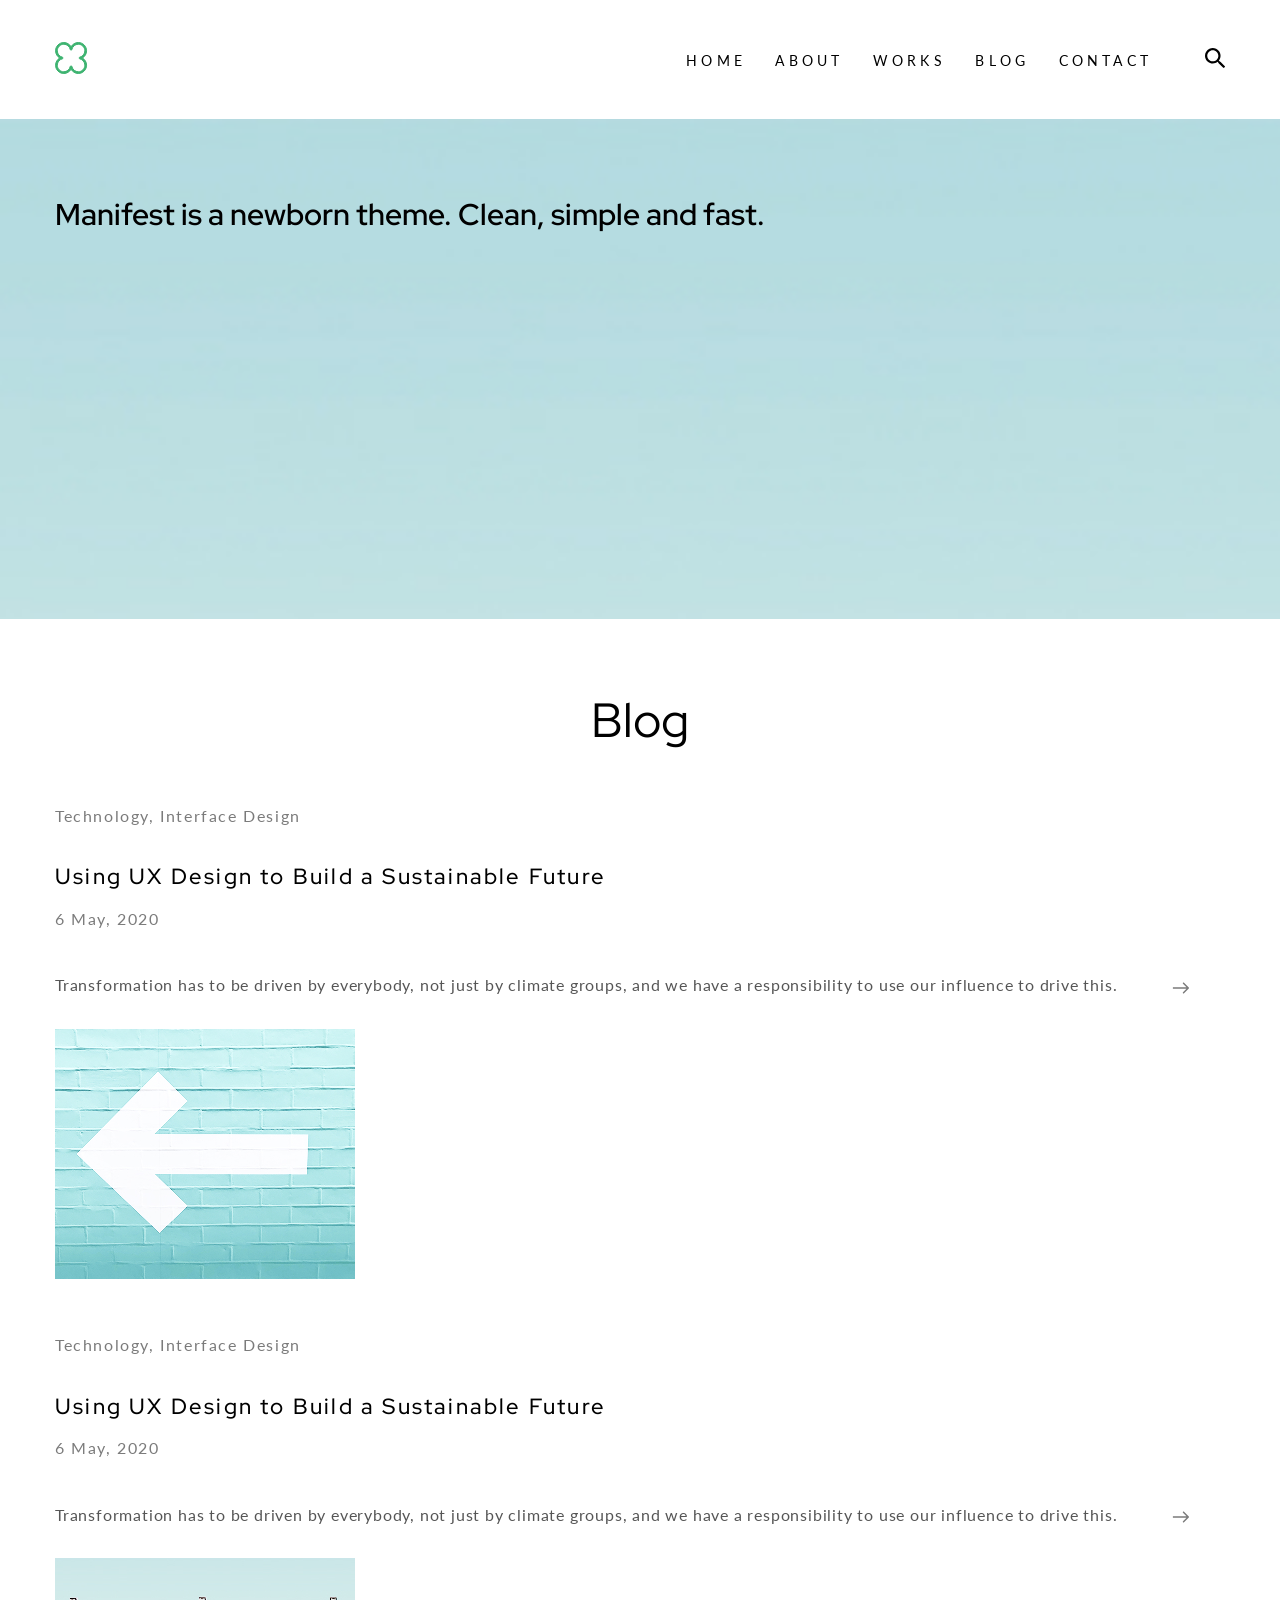
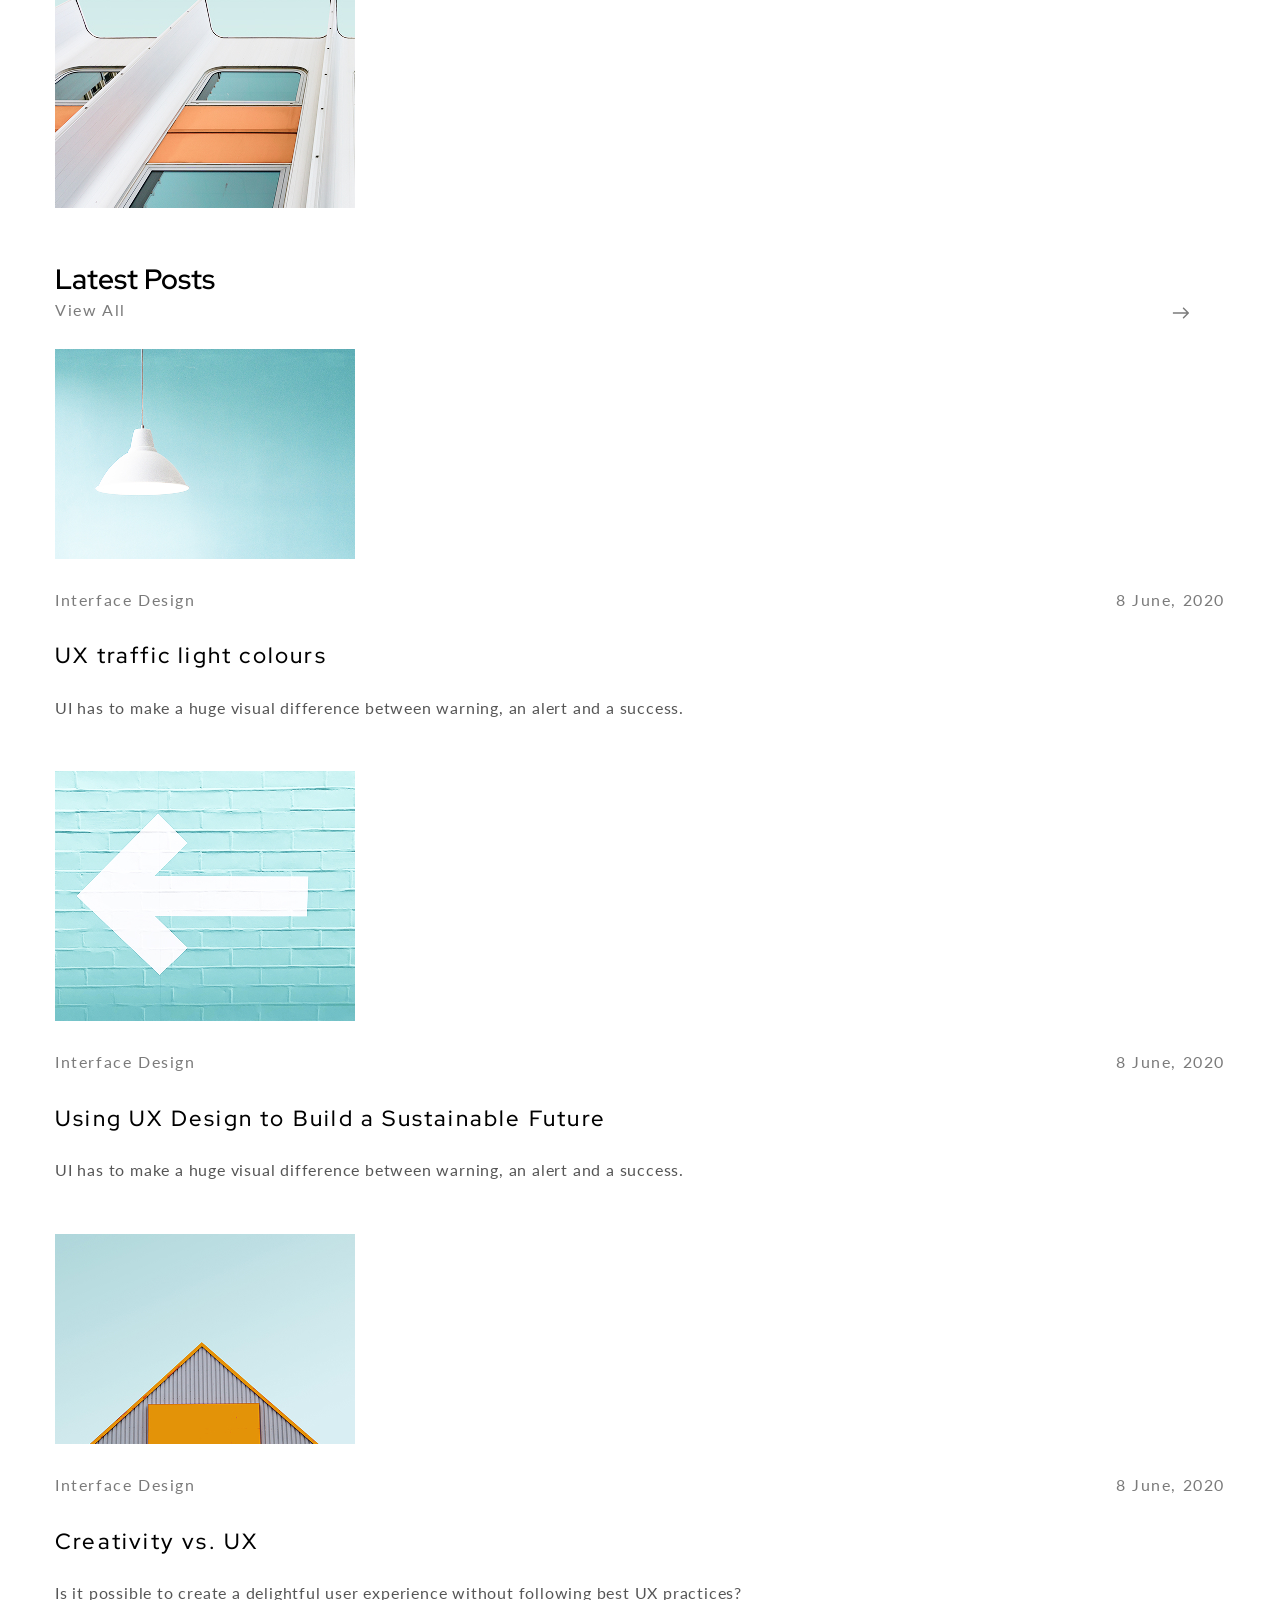
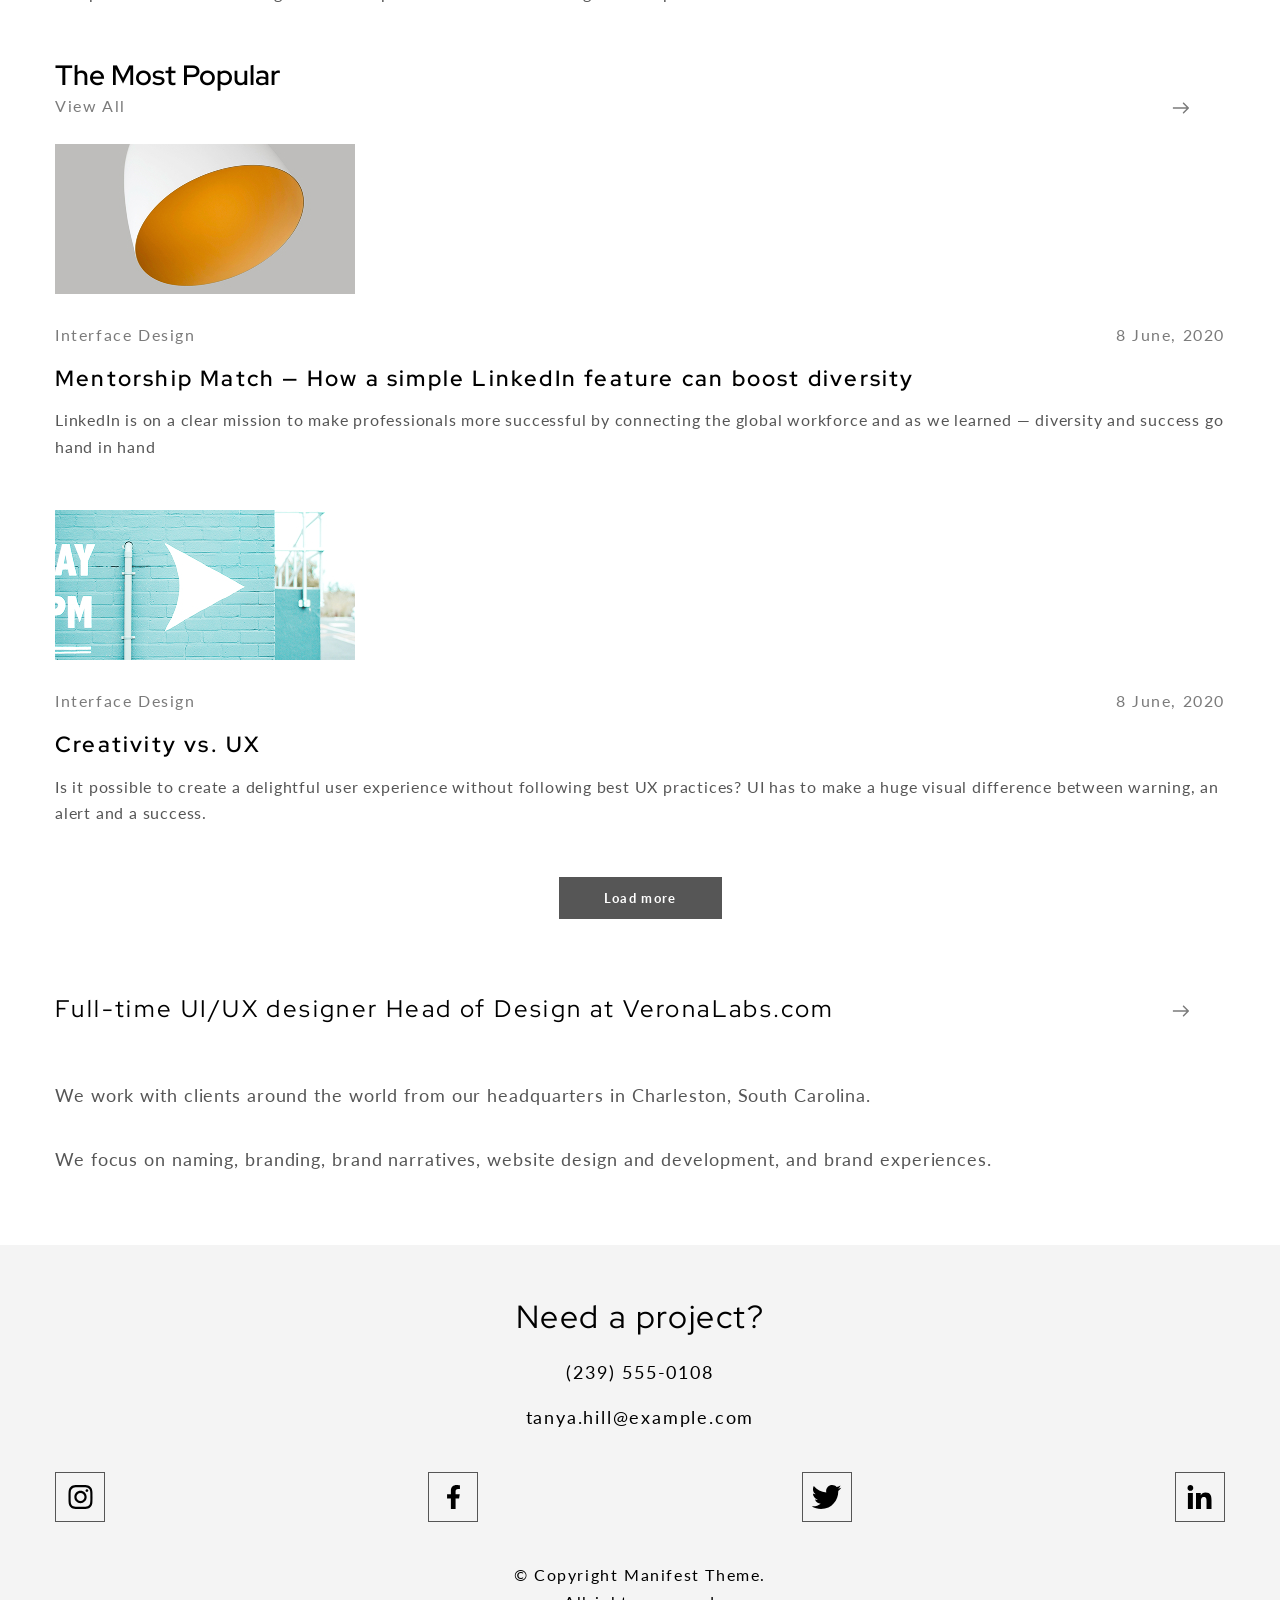
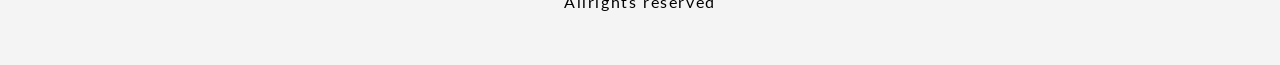
==== commit 141fbd20: "mob footer" ====
--- a/index.html
+++ b/index.html
@@ -225,11 +225,15 @@
         <div class="bottom">
           <h5 class="bottom_title">
             Full-time UI/UX designer Head of Design at VeronaLabs.com
-           <a href="#" class="post_link">
-                <img class="bottom_icon" src="./assets/img/Arrow 1.svg" alt="arrow" />
-              </a>
+            <a href="#" class="post_link">
+              <img
+                class="bottom_icon"
+                src="./assets/img/Arrow 1.svg"
+                alt="arrow"
+              />
+            </a>
           </h5>
-           
+
           <p class="bottom_text">
             We work with clients around the world from our headquarters in
             Charleston, South Carolina.
@@ -241,5 +245,58 @@
         </div>
       </div>
     </main>
+    <footer class="footer">
+      <h2 class="footer_title">Need a project?</h2>
+      <p class="footer_text">(239) 555-0108</p>
+      <p class="footer_text">tanya.hill@example.com</p>
+      <ul class="footer_list">
+        <li class="footer_list_item">
+          <a class="footer_link" href="#">
+            
+              <svg width="25" height="24">
+                <use
+                  xlink:href="./assets/img/sprite.svg#instagram"
+                  class="footer_icon"
+                ></use>
+              </svg>
+            
+          </a>
+        </li>
+        <li class="footer_list_item">
+          <a class="footer_link" href="#">
+            <svg width="13" height="24">
+                <use
+                  xlink:href="./assets/img/sprite.svg#facebook"
+                  class="footer_icon"
+                ></use>
+              </svg>
+          </a>
+        </li>
+        <li class="footer_list_item">
+          <a class="footer_link" href="#">
+            <svg width="31" height="24">
+                <use
+                  xlink:href="./assets/img/sprite.svg#twitter"
+                  class="footer_icon"
+                ></use>
+              </svg>
+          </a>
+        </li>
+        <li class="footer_list_item">
+          <a class="footer_link" href="#">
+           <svg width="25" height="24">
+                <use
+                  xlink:href="./assets/img/sprite.svg#linkedin"
+                  class="footer_icon"
+                ></use>
+              </svg>
+          </a>
+        </li>
+      </ul>
+      <p class="footer_text footer_rights">
+        © Copyright Manifest Theme. <br />
+        Allrights reserved
+      </p>
+    </footer>
   </body>
 </html>
--- a/css/main.css
+++ b/css/main.css
@@ -1,4 +1,6 @@
-.title_1, .title_2, .post_1_title, .post_2_title, .post_3_title, .title_3, .bottom_title {
+.title_1, .title_2, .post_1_title,
+.post_2_title,
+.post_3_title, .title_3, .bottom_title, .footer_title {
   font-family: "Red Hat Display", sans-serif;
   color: #000;
 }
@@ -218,26 +220,40 @@
   margin-bottom: 50px;
 }
 
-.post_1, .post_2, .post_3 {
+.post_1,
+.post_2,
+.post_3 {
   margin-bottom: 50px;
 }
-.post_1_desc, .post_2_desc, .post_3_desc {
+.post_1_desc,
+.post_2_desc,
+.post_3_desc {
   position: relative;
   margin-bottom: 30px;
 }
-.post_1_sub_title, .post_1_date, .post_2_sub_title, .post_2_date, .post_3_sub_title, .post_3_date {
+.post_1_sub_title, .post_1_date,
+.post_2_sub_title,
+.post_2_date,
+.post_3_sub_title,
+.post_3_date {
   line-height: 1.66;
   letter-spacing: 0.1em;
   color: #7b7b7b;
   text-transform: capitalize;
 }
-.post_1_sub_title, .post_2_sub_title, .post_3_sub_title {
+.post_1_sub_title,
+.post_2_sub_title,
+.post_3_sub_title {
   margin-bottom: 30px;
 }
-.post_1_date, .post_2_date, .post_3_date {
+.post_1_date,
+.post_2_date,
+.post_3_date {
   margin-bottom: 40px;
 }
-.post_1_title, .post_2_title, .post_3_title {
+.post_1_title,
+.post_2_title,
+.post_3_title {
   margin-top: 30px;
   margin-bottom: 10px;
   font-weight: 500;
@@ -245,12 +261,16 @@
   line-height: 1.66;
   letter-spacing: 0.1em;
 }
-.post_1_title_cont, .post_2_title_cont, .post_3_title_cont {
+.post_1_title_cont,
+.post_2_title_cont,
+.post_3_title_cont {
   display: flex;
   flex-direction: column;
   gap: 10px;
 }
-.post_1_text, .post_2_text, .post_3_text {
+.post_1_text,
+.post_2_text,
+.post_3_text {
   line-height: 1.66;
   letter-spacing: 0.05em;
 }
@@ -265,18 +285,23 @@
   cursor: pointer;
 }
 
-.post_2_desc, .post_3_desc {
+.post_2_desc,
+.post_3_desc {
   margin-top: 25px;
 }
-.post_2_sub_title, .post_2_date, .post_3_sub_title, .post_3_date {
+.post_2_sub_title, .post_2_date,
+.post_3_sub_title,
+.post_3_date {
   margin: 0;
 }
-.post_2_sub_title_cont, .post_3_sub_title_cont {
+.post_2_sub_title_cont,
+.post_3_sub_title_cont {
   display: flex;
   justify-content: space-between;
   margin-bottom: 25px;
 }
-.post_2_title, .post_3_title {
+.post_2_title,
+.post_3_title {
   margin-top: 0;
   margin-bottom: 20px;
 }
@@ -342,4 +367,51 @@
 }
 .bottom_icon {
   display: block;
+}
+
+.footer {
+  background-color: #f4f4f4;
+  padding-top: 50px;
+  padding-bottom: 50px;
+  text-align: center;
+}
+.footer_title {
+  margin-bottom: 20px;
+  font-weight: 400;
+  font-size: 32px;
+  letter-spacing: 0.05em;
+}
+.footer_text {
+  font-size: 18px;
+  line-height: 1.66;
+  letter-spacing: 0.1em;
+  color: #000;
+}
+.footer_text:nth-of-type(1) {
+  margin-bottom: 15px;
+}
+.footer_list {
+  margin-top: 40px;
+  margin-bottom: 40px;
+  display: flex;
+  justify-content: space-between;
+  gap: 23px;
+}
+.footer_link {
+  display: flex;
+  justify-content: center;
+  align-items: center;
+  height: 50px;
+  width: 50px;
+  border: 1px solid #565656;
+}
+.footer_link:hover .footer_icon {
+  fill: #ffffff;
+  stroke: #fff;
+}
+.footer_link:hover {
+  background-color: #565656;
+}
+.footer_rights {
+  font-size: 16px;
 }/*# sourceMappingURL=main.css.map */
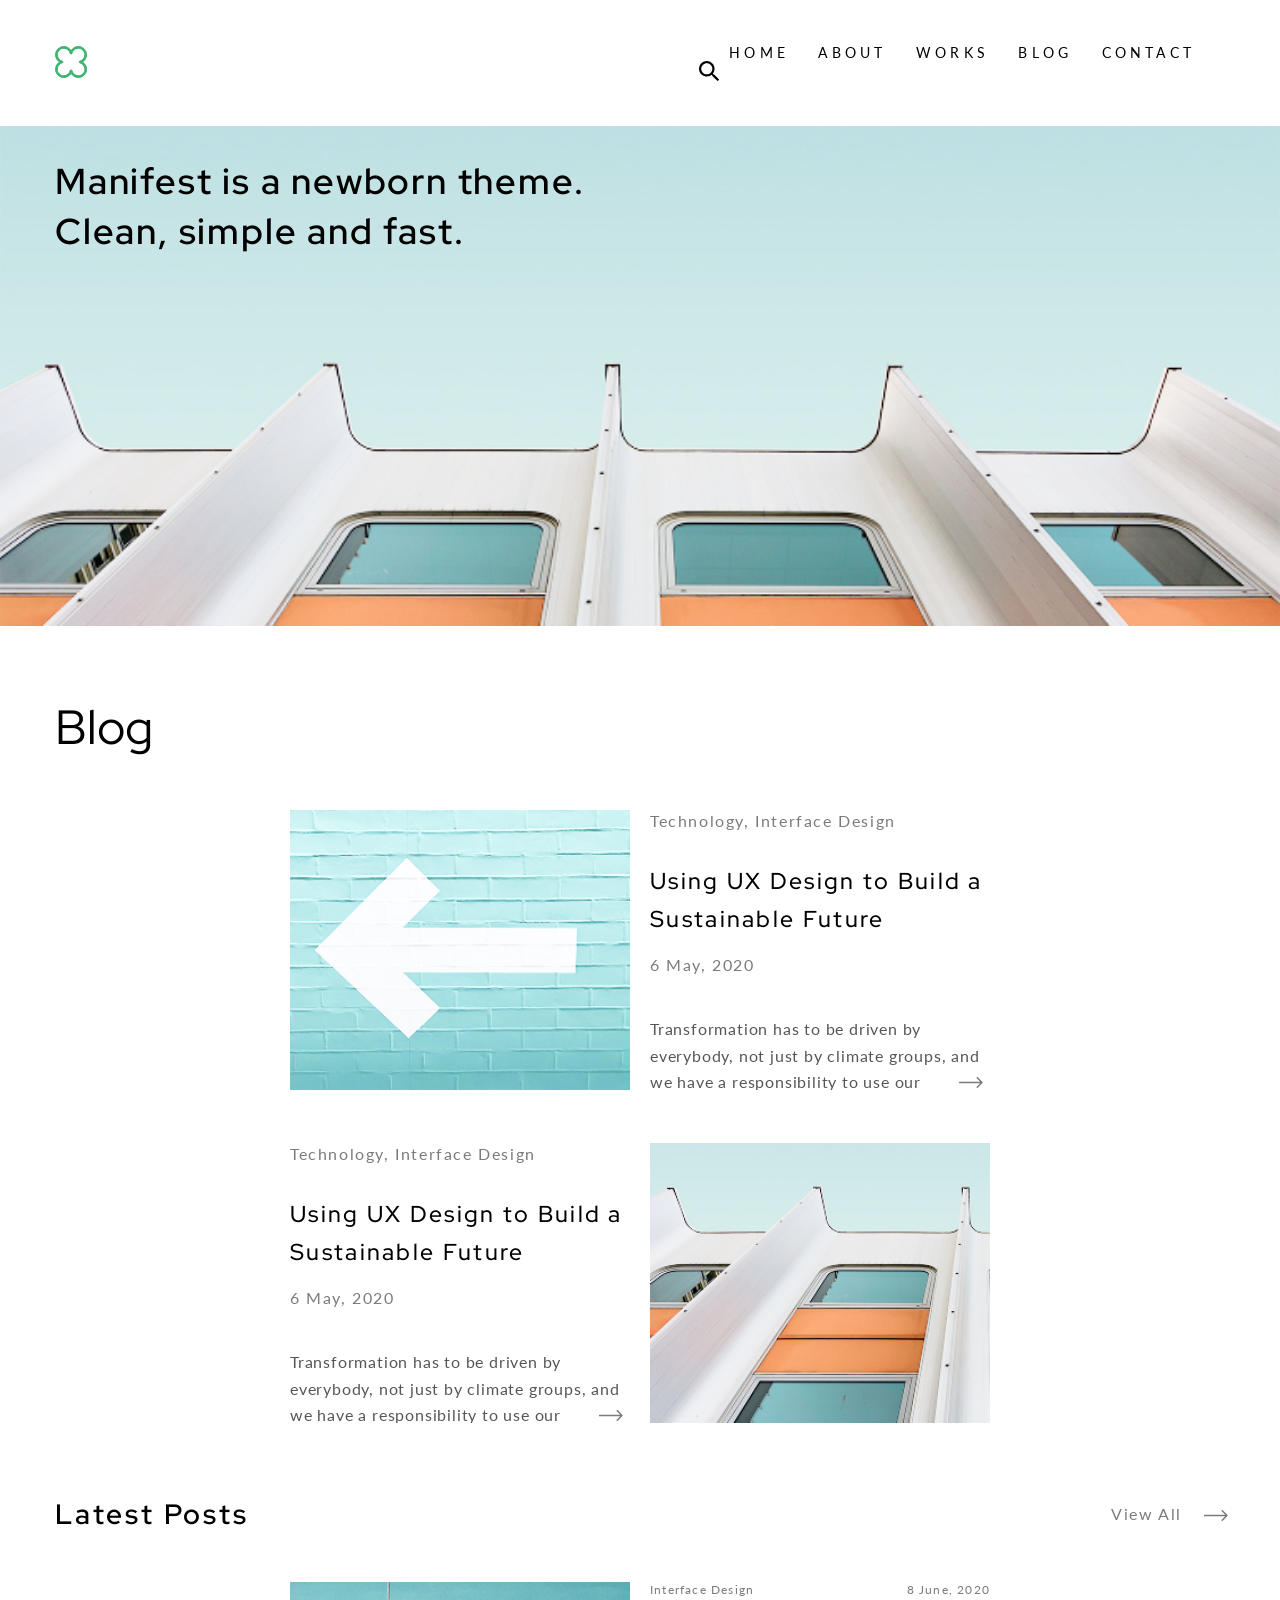
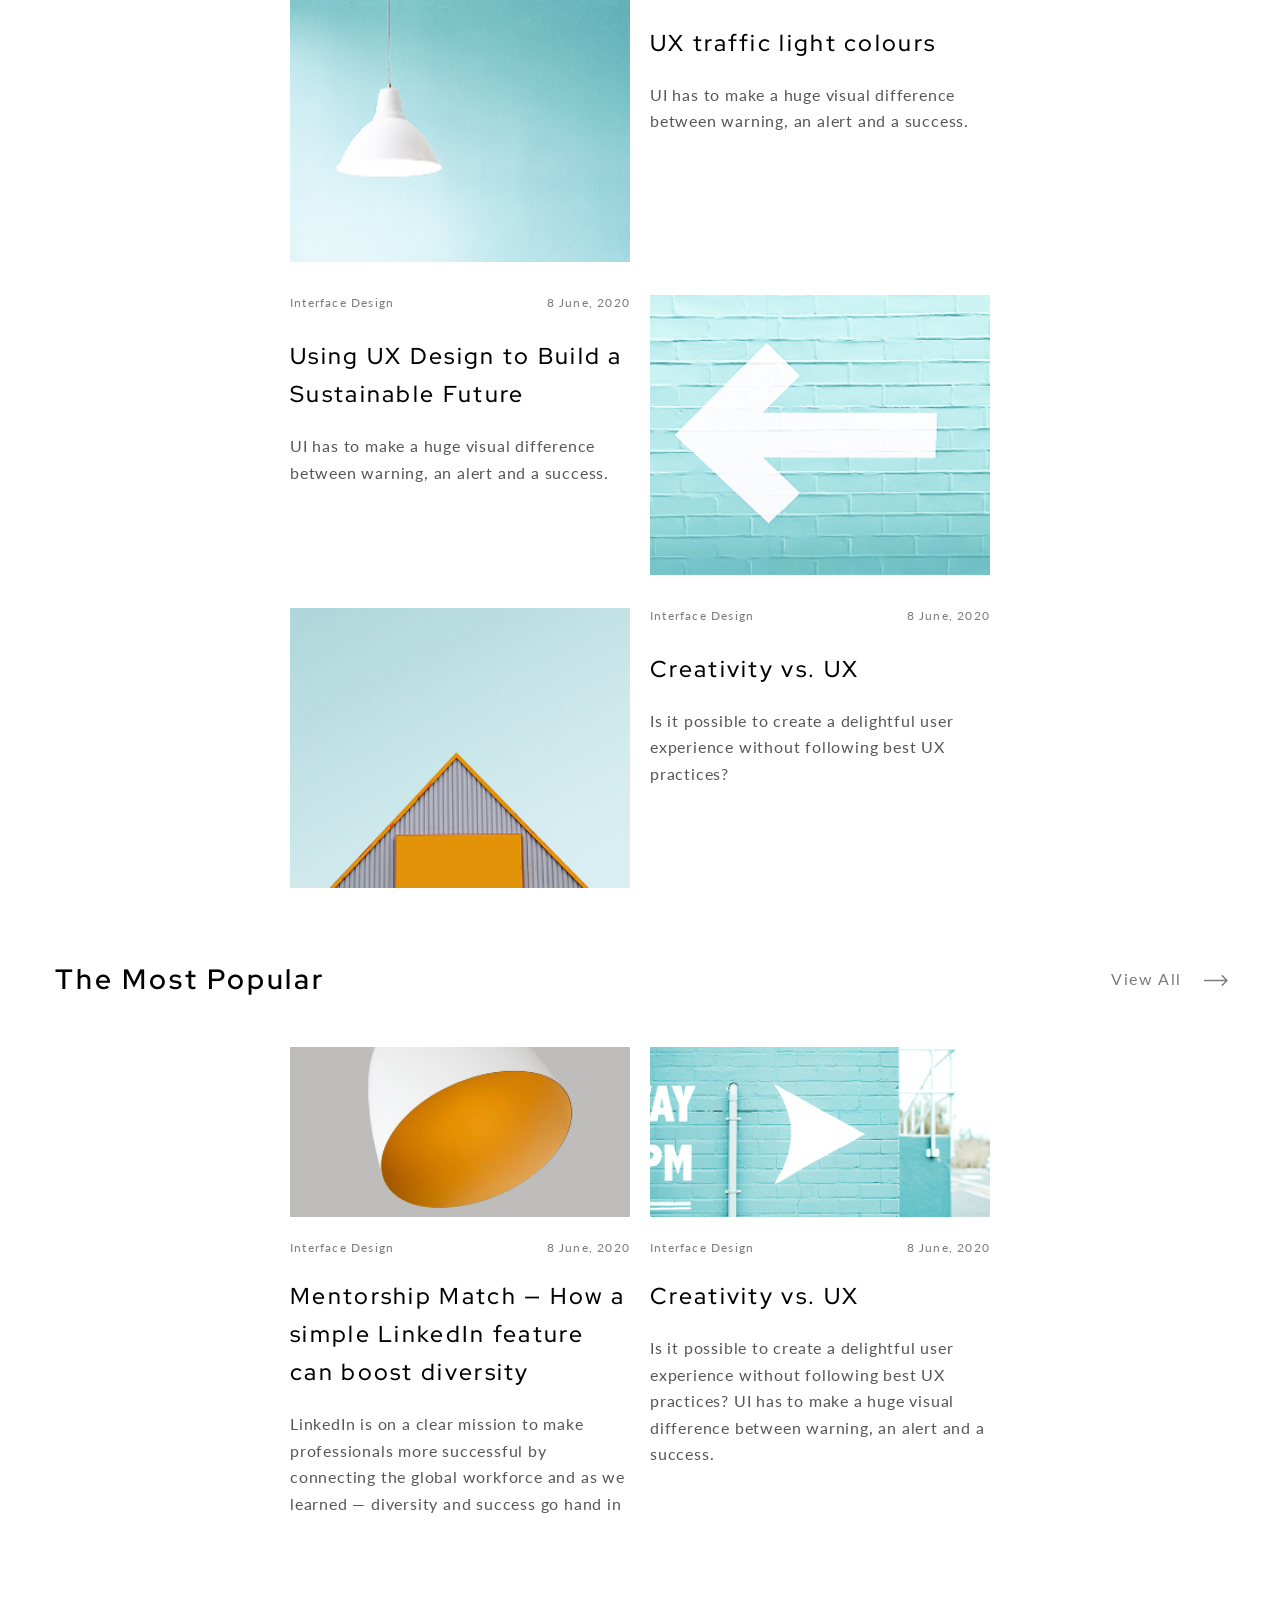
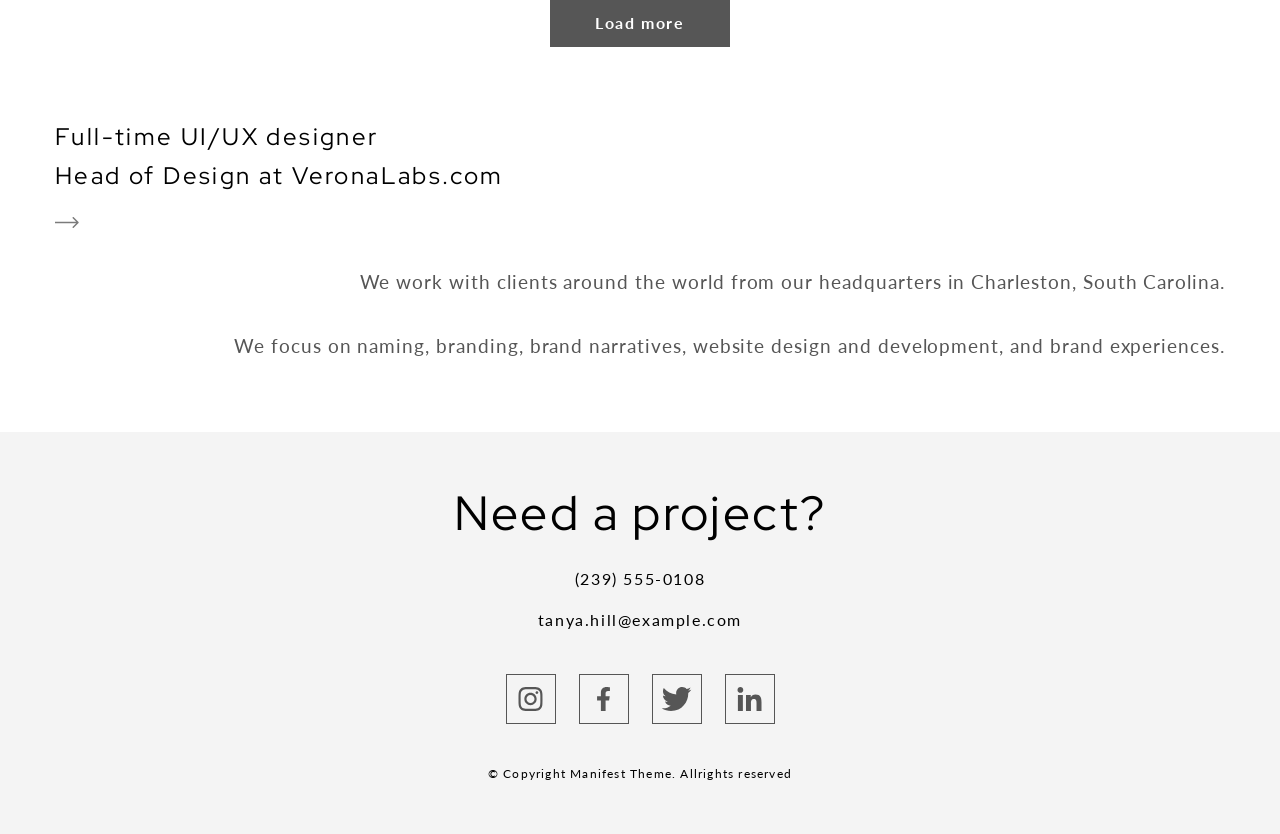
==== commit 4304b3f2: "tablet" ====
--- a/index.html
+++ b/index.html
@@ -19,43 +19,45 @@
           <img src="./assets/img/logo.svg" alt="Logo Company" />
         </a>
       </div>
-      <nav class="nav">
-        <input type="checkbox" id="nav-burger" class="nav_burger burger" />
-        <label for="nav-burger" class="burger_img"></label>
-
-        <ul class="menu">
-          <li class="menu_item">
-            <a href="#" class="menu_link">home</a>
-          </li>
-          <li class="menu_item">
-            <a href="#" class="menu_link">about</a>
-          </li>
-          <li class="menu_item">
-            <a href="#" class="menu_link">works</a>
-          </li>
-          <li class="menu_item">
-            <a href="#" class="menu_link">blog</a>
-          </li>
-          <li class="menu_item">
-            <a href="#" class="menu_link">contact</a>
-          </li>
-        </ul>
-      </nav>
-      <div class="search">
-        <a href="" class="search__link">
-          <img src="./assets/img/search.svg" alt="Search icon" />
-        </a>
+      <div class="wrapper">
+        <nav class="nav">
+          <input type="checkbox" id="nav-burger" class="nav_burger burger" />
+          <label for="nav-burger" class="burger_img"></label>
+
+          <ul class="menu">
+            <li class="menu_item">
+              <a href="#" class="menu_link">home</a>
+            </li>
+            <li class="menu_item">
+              <a href="#" class="menu_link">about</a>
+            </li>
+            <li class="menu_item">
+              <a href="#" class="menu_link">works</a>
+            </li>
+            <li class="menu_item">
+              <a href="#" class="menu_link">blog</a>
+            </li>
+            <li class="menu_item">
+              <a href="#" class="menu_link">contact</a>
+            </li>
+          </ul>
+        </nav>
+        <div class="search">
+          <a href="" class="search__link">
+            <img src="./assets/img/search.svg" alt="Search icon" />
+          </a>
+        </div>
       </div>
     </header>
     <main>
       <div class="banner">
         <h1 class="title_1">
-          Manifest is a newborn theme. Clean, simple and fast.
+          Manifest is a newborn theme. <br/> Clean, simple and fast.
         </h1>
       </div>
       <div class="blog">
         <h2 class="title_2">Blog</h2>
-        <div class="post_cont">
+        <div class="post_cont section">
           <div class="post_1">
             <div class="post_1_desc">
               <p class="post_1_sub_title">Technology, Interface Design</p>
@@ -69,13 +71,14 @@
                 Transformation has to be driven by everybody, not just by
                 climate groups, and we have a responsibility to use our
                 influence to drive this.
-                <a href="#" class="post_link">
-                  <img src="./assets/img/Arrow 1.svg" alt="arrow" />
+                
+              </p>
+              <a href="#" class="post_link">
+                  <img src="./assets/img/Arrow.svg" alt="arrow" />
                 </a>
-              </p>
-            </div>
-            <div class="post_img">
-              <img src="./assets/img/img1.jpg" alt="Arrow" />
+            </div>
+            <div class="post_img_l">
+              <img class="img" src="./assets/img/img1.jpg" alt="Arrow" />
             </div>
           </div>
           <div class="post_1">
@@ -91,30 +94,32 @@
                 Transformation has to be driven by everybody, not just by
                 climate groups, and we have a responsibility to use our
                 influence to drive this.
-                <a href="#" class="post_link">
-                  <img src="./assets/img/Arrow 1.svg" alt="arrow" />
+                
+              </p>
+              <a href="#" class="post_link">
+                  <img src="./assets/img/Arrow.svg" alt="arrow" />
                 </a>
-              </p>
             </div>
             <div class="post_img">
-              <img src="./assets/img/img2.jpg" alt="House" />
-            </div>
-          </div>
-        </div>
-        <div class="latest">
+              <img class="img" src="./assets/img/img2.jpg" alt="House" />
+            </div>
+          </div>
+        </div>
+        <div class="section">
           <div class="title_cont">
             <h3 class="title_3">Latest Posts</h3>
             <p class="title_sub">
               View All
-              <a href="#" class="post_link">
-                <img src="./assets/img/Arrow 1.svg" alt="arrow" />
+              
+            </p>
+            <a href="#" class="title_link">
+                <img src="./assets/img/Arrow.svg" alt="arrow" />
               </a>
-            </p>
           </div>
           <div class="post_cont">
             <div class="post_2">
               <div class="post_img">
-                <img src="./assets/img/img3.jpg" alt="Lamp" />
+                <img class="img" src="./assets/img/img3.jpg" alt="Lamp" />
               </div>
               <div class="post_2_desc">
                 <div class="post_2_sub_title_cont">
@@ -130,8 +135,8 @@
               </div>
             </div>
             <div class="post_2">
-              <div class="post_img">
-                <img src="./assets/img/img1.jpg" alt="Arrow" />
+              <div class="post_img_r">
+                <img class="img" src="./assets/img/img1.jpg" alt="Arrow" />
               </div>
               <div class="post_2_desc">
                 <div class="post_2_sub_title_cont">
@@ -150,7 +155,7 @@
             </div>
             <div class="post_2">
               <div class="post_img">
-                <img src="./assets/img/img4.jpg" alt="Arrow" />
+                <img class="img" src="./assets/img/img4.jpg" alt="Arrow" />
               </div>
               <div class="post_2_desc">
                 <div class="post_2_sub_title_cont">
@@ -167,20 +172,21 @@
             </div>
           </div>
         </div>
-        <div class="popular">
+        <div class="section">
           <div class="title_cont">
             <h3 class="title_3">The Most Popular</h3>
             <p class="title_sub">
               View All
-              <a href="#" class="post_link">
-                <img src="./assets/img/Arrow 1.svg" alt="arrow" />
+              
+            </p>
+            <a href="#" class="title_link">
+                <img src="./assets/img/Arrow.svg" alt="arrow" />
               </a>
-            </p>
-          </div>
-          <div class="post_cont">
+          </div>
+          <div class="post_cont cont_flex">
             <div class="post_3">
               <div class="post_img">
-                <img src="./assets/img/img5.jpg" alt="Lamp" />
+                <img class="img_wide" src="./assets/img/img5.jpg" alt="Lamp" />
               </div>
               <div class="post_3_desc">
                 <div class="post_3_sub_title_cont">
@@ -201,7 +207,7 @@
             </div>
             <div class="post_3">
               <div class="post_img">
-                <img src="./assets/img/img6.jpg" alt="Lamp" />
+                <img class="img_wide" src="./assets/img/img6.jpg" alt="Lamp" />
               </div>
               <div class="post_3_desc">
                 <div class="post_3_sub_title_cont">
@@ -217,18 +223,20 @@
                 </p>
               </div>
             </div>
-          </div>
-        </div>
-        <div class="btn_cont">
+            
+          </div>
+          <div class="btn_cont">
           <button class="btn_load" type="button">Load more</button>
         </div>
-        <div class="bottom">
+        </div>
+        
+        <div class="bottom section">
           <h5 class="bottom_title">
-            Full-time UI/UX designer Head of Design at VeronaLabs.com
-            <a href="#" class="post_link">
+            Full-time UI/UX designer <br/> Head of Design at VeronaLabs.com
+            <a href="#" class="bottom_link">
               <img
                 class="bottom_icon"
-                src="./assets/img/Arrow 1.svg"
+                src="./assets/img/Arrow.svg"
                 alt="arrow"
               />
             </a>
@@ -252,49 +260,47 @@
       <ul class="footer_list">
         <li class="footer_list_item">
           <a class="footer_link" href="#">
-            
-              <svg width="25" height="24">
-                <use
-                  xlink:href="./assets/img/sprite.svg#instagram"
-                  class="footer_icon"
-                ></use>
-              </svg>
-            
+            <svg width="25" height="24">
+              <use
+                xlink:href="./assets/img/sprite.svg#instagram"
+                class="footer_icon"
+              ></use>
+            </svg>
           </a>
         </li>
         <li class="footer_list_item">
           <a class="footer_link" href="#">
             <svg width="13" height="24">
-                <use
-                  xlink:href="./assets/img/sprite.svg#facebook"
-                  class="footer_icon"
-                ></use>
-              </svg>
+              <use
+                xlink:href="./assets/img/sprite.svg#facebook"
+                class="footer_icon"
+              ></use>
+            </svg>
           </a>
         </li>
         <li class="footer_list_item">
           <a class="footer_link" href="#">
             <svg width="31" height="24">
-                <use
-                  xlink:href="./assets/img/sprite.svg#twitter"
-                  class="footer_icon"
-                ></use>
-              </svg>
+              <use
+                xlink:href="./assets/img/sprite.svg#twitter"
+                class="footer_icon"
+              ></use>
+            </svg>
           </a>
         </li>
         <li class="footer_list_item">
           <a class="footer_link" href="#">
-           <svg width="25" height="24">
-                <use
-                  xlink:href="./assets/img/sprite.svg#linkedin"
-                  class="footer_icon"
-                ></use>
-              </svg>
+            <svg width="25" height="24">
+              <use
+                xlink:href="./assets/img/sprite.svg#linkedin"
+                class="footer_icon"
+              ></use>
+            </svg>
           </a>
         </li>
       </ul>
       <p class="footer_text footer_rights">
-        © Copyright Manifest Theme. <br />
+        © Copyright Manifest Theme.
         Allrights reserved
       </p>
     </footer>
--- a/css/main.css
+++ b/css/main.css
@@ -58,10 +58,10 @@
   .banner,
   .blog,
   .footer {
-    padding: 0 calc(50vw - (585px - 27%));
-  }
-}
-@media screen and (max-width: 768px) {
+    padding: 0 34px;
+  }
+}
+@media screen and (max-width: 767px) {
   .header,
   .banner,
   .blog,
@@ -78,7 +78,7 @@
   padding-top: 42px;
   padding-bottom: 42px;
 }
-@media screen and (max-width: 992px) {
+@media screen and (max-width: 769px) {
   .header {
     padding-top: 24px;
     padding-bottom: 24px;
@@ -90,7 +90,7 @@
   justify-content: flex-end;
   flex-grow: 1;
 }
-@media screen and (max-width: 992px) {
+@media screen and (max-width: 769px) {
   .nav {
     order: 2;
     flex-grow: 0;
@@ -179,7 +179,7 @@
   .burger_img {
     display: inline-block;
     position: relative;
-    top: -3px;
+    top: 10px;
     width: 34px;
     height: 2px;
     background-color: #000;
@@ -198,6 +198,15 @@
   }
 }
 
+.search {
+  margin-right: 54px;
+}
+@media screen and (min-width: 321px) and (max-width: 1439px) {
+  .search {
+    margin-right: 74px;
+  }
+}
+
 .banner {
   background-image: url(../assets/img/bg-image_mob.jpg);
   background-size: cover;
@@ -205,11 +214,24 @@
   padding-top: 70px;
   margin-bottom: 70px;
 }
+@media screen and (min-width: 768px) {
+  .banner {
+    background-image: url(../assets/img/bg-image.jpg);
+    padding-top: 30px;
+  }
+}
 
 .title_1 {
   font-weight: 600;
   font-size: 30px;
   line-height: 1.67;
+  letter-spacing: 0.05em;
+}
+@media screen and (min-width: 768px) {
+  .title_1 {
+    font-size: 36px;
+    line-height: 1.39;
+  }
 }
 
 .title_2 {
@@ -219,17 +241,50 @@
   text-align: center;
   margin-bottom: 50px;
 }
+@media screen and (min-width: 768px) {
+  .title_2 {
+    text-align: start;
+  }
+}
+
+.section {
+  margin-bottom: 70px;
+}
 
 .post_1,
 .post_2,
 .post_3 {
   margin-bottom: 50px;
+}
+@media screen and (min-width: 768px) {
+  .post_1,
+  .post_2,
+  .post_3 {
+    display: flex;
+    justify-content: center;
+    gap: 20px;
+  }
+  .post_1:last-of-type,
+  .post_2:last-of-type,
+  .post_3:last-of-type {
+    margin-bottom: 0;
+  }
 }
 .post_1_desc,
 .post_2_desc,
 .post_3_desc {
   position: relative;
   margin-bottom: 30px;
+}
+@media screen and (min-width: 768px) {
+  .post_1_desc,
+  .post_2_desc,
+  .post_3_desc {
+    max-width: 340px;
+    max-height: 280px;
+    overflow: hidden;
+    margin-bottom: 0;
+  }
 }
 .post_1_sub_title, .post_1_date,
 .post_2_sub_title,
@@ -238,8 +293,18 @@
 .post_3_date {
   line-height: 1.66;
   letter-spacing: 0.1em;
+  font-weight: 400;
   color: #7b7b7b;
   text-transform: capitalize;
+}
+@media screen and (min-width: 768px) {
+  .post_1_sub_title, .post_1_date,
+  .post_2_sub_title,
+  .post_2_date,
+  .post_3_sub_title,
+  .post_3_date {
+    line-height: 1.4;
+  }
 }
 .post_1_sub_title,
 .post_2_sub_title,
@@ -261,6 +326,15 @@
   line-height: 1.66;
   letter-spacing: 0.1em;
 }
+@media screen and (min-width: 768px) {
+  .post_1_title,
+  .post_2_title,
+  .post_3_title {
+    margin-top: 0;
+    margin-bottom: 15px;
+    font-size: 23px;
+  }
+}
 .post_1_title_cont,
 .post_2_title_cont,
 .post_3_title_cont {
@@ -275,25 +349,77 @@
   letter-spacing: 0.05em;
 }
 
-.post_link {
+.post_link, .title_link, .bottom_link {
+  position: absolute;
   display: inline-block;
   height: 12px;
-  width: 18px;
-  position: absolute;
-  bottom: 12px;
+  width: 21px;
+  bottom: 5px;
   right: 3%;
   cursor: pointer;
 }
 
+@media screen and (min-width: 768px) {
+  .img {
+    width: 340px;
+    height: 280px;
+  }
+}
+@media screen and (min-width: 768px) {
+  .img_wide {
+    width: 340px;
+  }
+}
+
+.post_img {
+  text-align: center;
+}
+.post_img_l {
+  text-align: center;
+}
+@media screen and (min-width: 768px) {
+  .post_img_l {
+    order: -1;
+  }
+}
+.post_img_r {
+  text-align: center;
+}
+@media screen and (min-width: 768px) {
+  .post_img_r {
+    order: 2;
+  }
+}
+
+@media screen and (min-width: 768px) {
+  .post_2,
+  .post_3 {
+    margin-bottom: 30px;
+  }
+}
 .post_2_desc,
 .post_3_desc {
   margin-top: 25px;
+}
+@media screen and (min-width: 768px) {
+  .post_2_desc,
+  .post_3_desc {
+    margin-top: 0;
+    margin-bottom: 0;
+  }
 }
 .post_2_sub_title, .post_2_date,
 .post_3_sub_title,
 .post_3_date {
   margin: 0;
 }
+@media screen and (min-width: 768px) {
+  .post_2_sub_title, .post_2_date,
+  .post_3_sub_title,
+  .post_3_date {
+    font-size: 12px;
+  }
+}
 .post_2_sub_title_cont,
 .post_3_sub_title_cont {
   display: flex;
@@ -306,30 +432,82 @@
   margin-bottom: 20px;
 }
 
+@media screen and (min-width: 768px) {
+  .post_3 {
+    flex-direction: column;
+    justify-content: flex-start;
+  }
+}
 .post_3_sub_title_cont {
   margin-bottom: 12px;
+}
+@media screen and (min-width: 768px) {
+  .post_3_sub_title_cont {
+    margin-bottom: 20px;
+  }
 }
 .post_3_title {
   font-weight: 600;
   margin-bottom: 10px;
+}
+@media screen and (min-width: 768px) {
+  .post_3_title {
+    margin-bottom: 20px;
+    font-weight: 500;
+  }
+}
+
+@media screen and (min-width: 768px) {
+  .cont_flex {
+    display: flex;
+    gap: 20px;
+    justify-content: center;
+    margin-bottom: 50px;
+  }
 }
 
 .title_3 {
   font-weight: 600;
   font-size: 28px;
   line-height: 1.29;
+  letter-spacing: 0.05em;
+}
+@media screen and (min-width: 768px) {
+  .title_3 {
+    letter-spacing: 0.1em;
+  }
 }
 
 .title_sub {
-  position: relative;
   line-height: 1.66;
   letter-spacing: 0.1em;
   color: #7b7b7b;
   text-transform: capitalize;
 }
+@media screen and (min-width: 768px) {
+  .title_sub {
+    margin-right: 43px;
+  }
+}
+
+@media screen and (min-width: 768px) {
+  .title_link {
+    bottom: 40%;
+    right: 0;
+  }
+}
 
 .title_cont {
   margin-bottom: 25px;
+  position: relative;
+}
+@media screen and (min-width: 768px) {
+  .title_cont {
+    display: flex;
+    justify-content: space-between;
+    align-items: center;
+    margin-bottom: 50px;
+  }
 }
 
 .btn_cont {
@@ -338,20 +516,17 @@
 }
 
 .btn_load {
-  margin-bottom: 70px;
   padding: 10px 45px;
   border: none;
   background-color: #565656;
   color: #fff;
   font-family: inherit;
+  font-size: 16px;
   font-weight: 700;
   line-height: 1.66;
   letter-spacing: 0.1em;
 }
 
-.bottom {
-  padding-bottom: 70px;
-}
 .bottom_title {
   font-weight: 400;
   font-size: 24px;
@@ -360,10 +535,26 @@
   position: relative;
   margin-bottom: 50px;
 }
+@media screen and (min-width: 768px) {
+  .bottom_title {
+    margin-bottom: 70px;
+  }
+}
+.bottom_link {
+  left: 0;
+  bottom: -40%;
+}
 .bottom_text {
   font-size: 18px;
   line-height: 1.78;
   letter-spacing: 0.05em;
+}
+@media screen and (min-width: 768px) {
+  .bottom_text {
+    text-align: end;
+    font-size: 19px;
+    line-height: 1.68;
+  }
 }
 .bottom_icon {
   display: block;
@@ -381,6 +572,12 @@
   font-size: 32px;
   letter-spacing: 0.05em;
 }
+@media screen and (min-width: 768px) {
+  .footer_title {
+    font-size: 48px;
+    line-height: 1.33;
+  }
+}
 .footer_text {
   font-size: 18px;
   line-height: 1.66;
@@ -390,11 +587,16 @@
 .footer_text:nth-of-type(1) {
   margin-bottom: 15px;
 }
+@media screen and (min-width: 768px) {
+  .footer_text {
+    font-size: 16px;
+  }
+}
 .footer_list {
   margin-top: 40px;
   margin-bottom: 40px;
   display: flex;
-  justify-content: space-between;
+  justify-content: center;
   gap: 23px;
 }
 .footer_link {
@@ -405,13 +607,21 @@
   width: 50px;
   border: 1px solid #565656;
 }
+.footer_icon {
+  fill: #565656;
+}
 .footer_link:hover .footer_icon {
-  fill: #ffffff;
-  stroke: #fff;
+  fill: #fff;
 }
 .footer_link:hover {
   background-color: #565656;
 }
 .footer_rights {
   font-size: 16px;
+}
+@media screen and (min-width: 768px) {
+  .footer_rights {
+    font-size: 12px;
+    line-height: 1.66;
+  }
 }/*# sourceMappingURL=main.css.map */
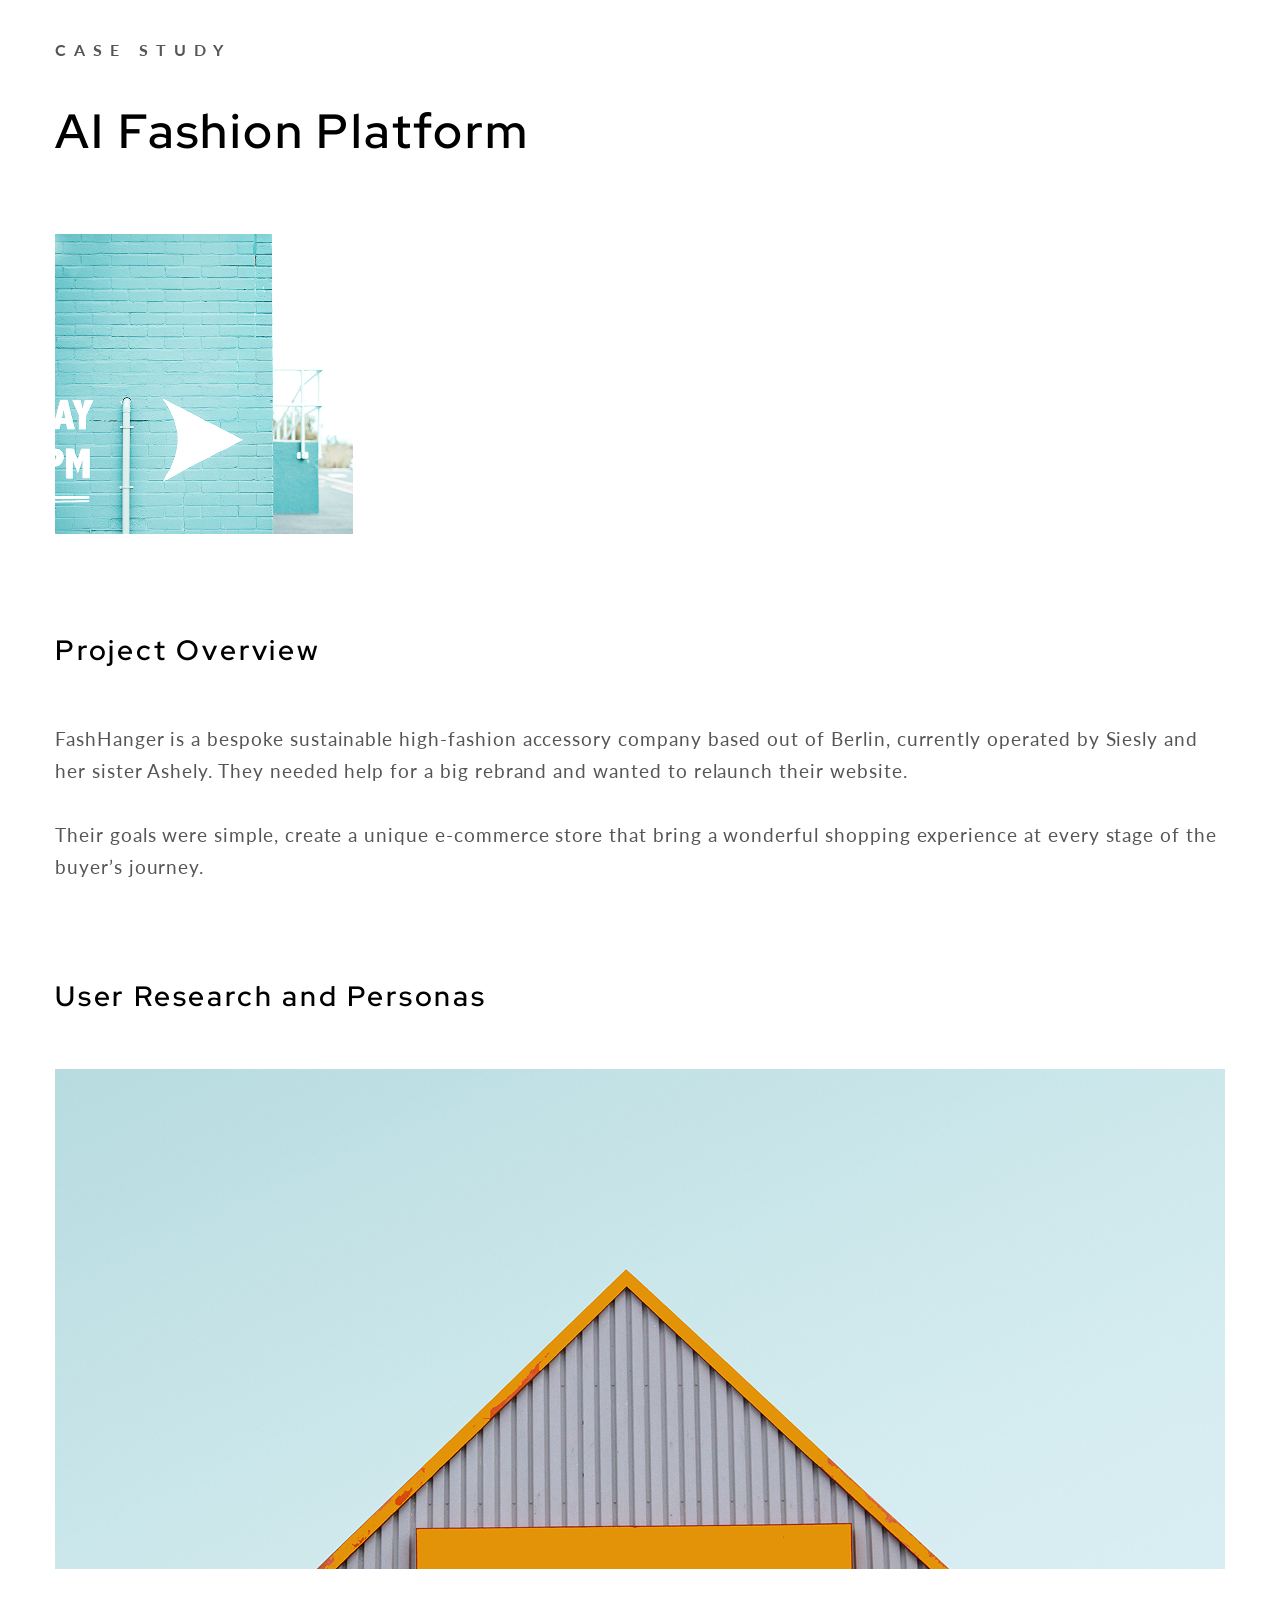
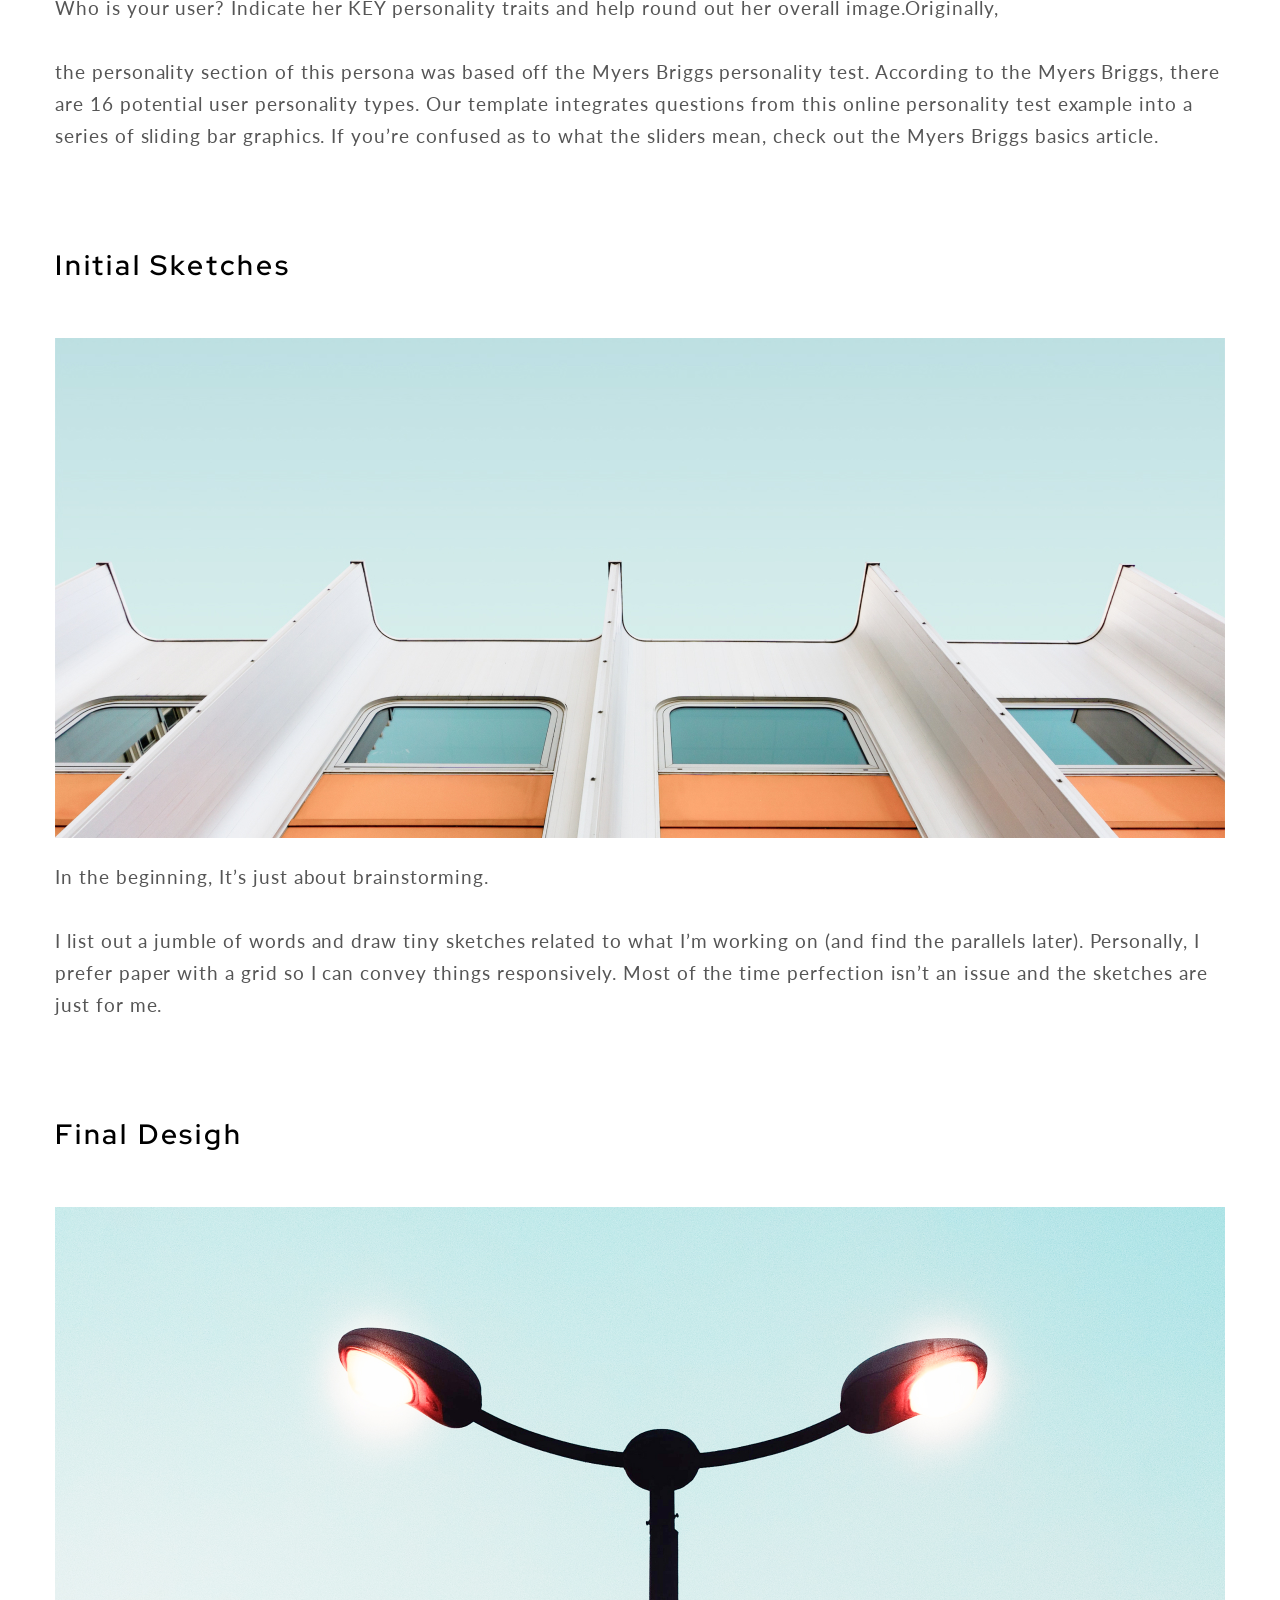
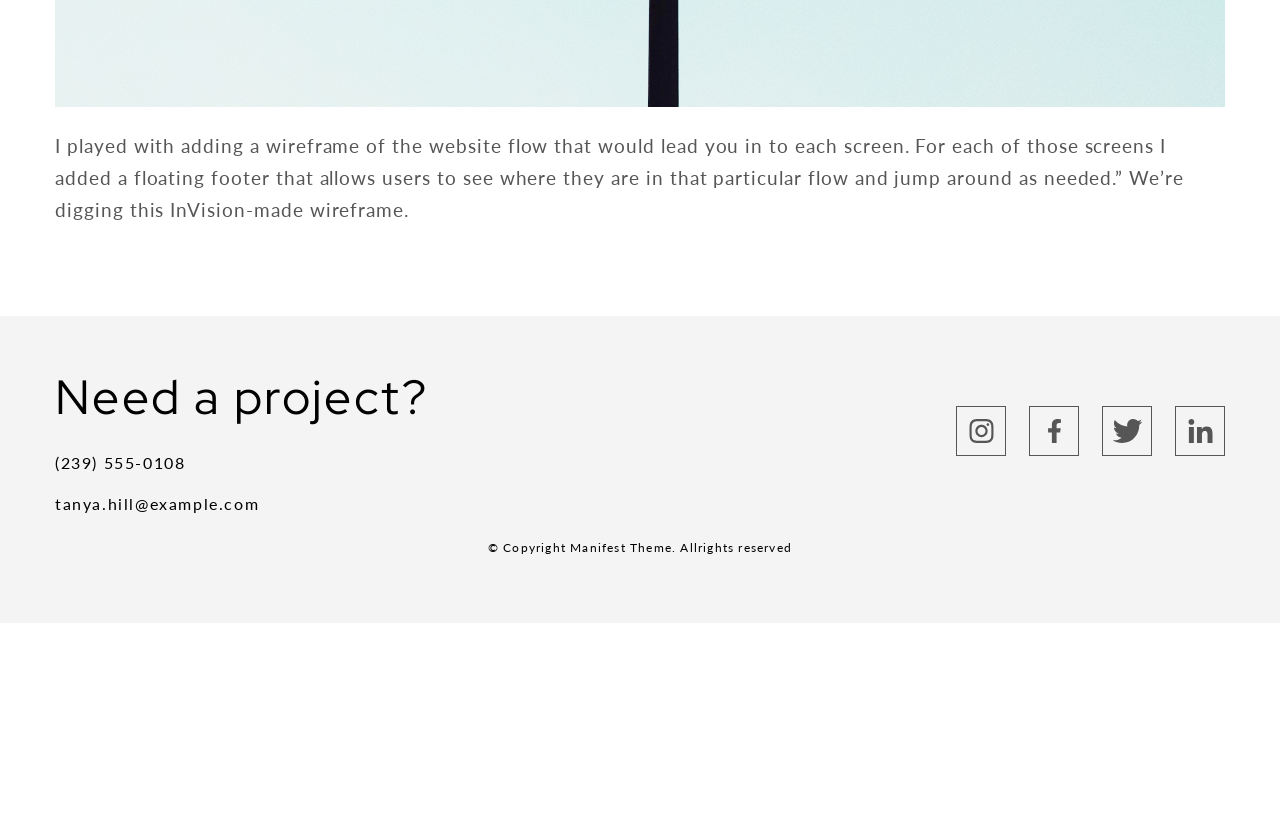
==== commit d21e3968: "added footer" ====
--- a/index.html
+++ b/index.html
@@ -14,294 +14,174 @@
   </head>
   <body>
     <header class="header">
-      <div class="logo">
-        <a href="#">
-          <img src="./assets/img/logo.svg" alt="Logo Company" />
-        </a>
+      <h4 class="title_4">Case Study</h4>
+    </header>
+    <main class="main">
+      <div class="banner">
+        <h1 class="title_1">AI Fashion Platform</h1>
+        <picture>
+          <source
+            media="(min-width: 1170px)"
+            srcset="./assets/img/image1l@2x.jpg 2x, ./assets/img/image1l@1x.jpg"
+          />
+          <source
+            media="(min-width: 768px)"
+            srcset="./assets/img/image1m@x2.jpg 2x, ./assets/img/image1m@x1.jpg"
+          />
+          <img
+            srcset="./assets/img/image1@2x.jpg 2x"
+            src="./assets/img/image1@1x.jpg"
+            alt="Magic"
+          />
+        </picture>
+        <h2 class="title_2">Project Overview</h2>
+        <p class="text">
+          FashHanger is a bespoke sustainable high-fashion accessory company
+          based out of Berlin, currently operated by Siesly and her sister
+          Ashely. They needed help for a big rebrand and wanted to relaunch
+          their website. <br />
+          <br />
+          Their goals were simple, create a unique e-commerce store that bring a
+          wonderful shopping experience at every stage of the buyer’s journey.
+        </p>
       </div>
-      <div class="wrapper">
-        <nav class="nav">
-          <input type="checkbox" id="nav-burger" class="nav_burger burger" />
-          <label for="nav-burger" class="burger_img"></label>
+      <div class="post">
+        <h2 class="title_2">User Research and Personas</h2>
+        <picture>
+          <source
+            media="(min-width: 1170px)"
+            srcset="./assets/img/image2l@2x.jpg 2x, ./assets/img/image2l@1x.jpg"
+          />
+          <source
+            media="(min-width: 768px)"
+            srcset="./assets/img/image2m@x2.jpg 2x, ./assets/img/image2m@x1.jpg"
+          />
+          <img
+            srcset="./assets/img/image2@x2.jpg 2x"
+            src="./assets/img/image2@x1.jpg"
+            alt="Magic"
+          />
+        </picture>
 
-          <ul class="menu">
-            <li class="menu_item">
-              <a href="#" class="menu_link">home</a>
-            </li>
-            <li class="menu_item">
-              <a href="#" class="menu_link">about</a>
-            </li>
-            <li class="menu_item">
-              <a href="#" class="menu_link">works</a>
-            </li>
-            <li class="menu_item">
-              <a href="#" class="menu_link">blog</a>
-            </li>
-            <li class="menu_item">
-              <a href="#" class="menu_link">contact</a>
-            </li>
-          </ul>
-        </nav>
-        <div class="search">
-          <a href="" class="search__link">
-            <img src="./assets/img/search.svg" alt="Search icon" />
-          </a>
-        </div>
+        <p class="text">
+          Who is your user? Indicate her KEY personality traits and help round
+          out her overall image.Originally, <br />
+          <br />
+          the personality section of this persona was based off the Myers Briggs
+          personality test. According to the Myers Briggs, there are 16
+          potential user personality types. Our template integrates questions
+          from this online personality test example into a series of sliding bar
+          graphics. If you’re confused as to what the sliders mean, check out
+          the Myers Briggs basics article.
+        </p>
       </div>
-    </header>
-    <main>
-      <div class="banner">
-        <h1 class="title_1">
-          Manifest is a newborn theme. <br/> Clean, simple and fast.
-        </h1>
+      <div class="post">
+        <h2 class="title_2">Initial Sketches</h2>
+        <picture class="img">
+          <source
+            media="(min-width: 1170px)"
+            srcset="./assets/img/image3l@2x.jpg 2x, ./assets/img/image3l@1x.jpg"
+          />
+          <source
+            media="(min-width: 768px)"
+            srcset="./assets/img/image3m@2x.jpg 2x, ./assets/img/image3m@x1.jpg"
+          />
+          <img
+            srcset="./assets/img/image3@x2.jpg 2x"
+            src="./assets/img/image3@x1.jpg"
+            alt="Magic"
+          />
+        </picture>
+
+        <p class="text">
+          In the beginning, It’s just about brainstorming. <br />
+          <br />
+          I list out a jumble of words and draw tiny sketches related to what
+          I’m working on (and find the parallels later). Personally, I prefer
+          paper with a grid so I can convey things responsively. Most of the
+          time perfection isn’t an issue and the sketches are just for me.
+        </p>
       </div>
-      <div class="blog">
-        <h2 class="title_2">Blog</h2>
-        <div class="post_cont section">
-          <div class="post_1">
-            <div class="post_1_desc">
-              <p class="post_1_sub_title">Technology, Interface Design</p>
+      <div class="post">
+        <h2 class="title_2">Final Desigh</h2>
+        <picture class="img">
+          <source
+            media="(min-width: 1170px)"
+            width="1170px"
+            srcset="./assets/img/img 04.jpg 2x, ./assets/img/image4l@1x.jpg"
+          />
+          <source
+            media="(min-width: 768px)"
+            srcset="./assets/img/image4m@2x.jpg 2x, ./assets/img/image4m@1x.jpg"
+          />
+          <img
+            srcset="./assets/img/image4@x2.jpg 2x"
+            src="./assets/img/image4@x1.jpg"
+            alt="Magic"
+          />
+        </picture>
 
-              <h4 class="post_1_title">
-                Using UX Design to Build a Sustainable Future
-              </h4>
-              <p class="post_1_date">6 May, 2020</p>
-
-              <p class="post_1_text">
-                Transformation has to be driven by everybody, not just by
-                climate groups, and we have a responsibility to use our
-                influence to drive this.
-                
-              </p>
-              <a href="#" class="post_link">
-                  <img src="./assets/img/Arrow.svg" alt="arrow" />
-                </a>
-            </div>
-            <div class="post_img_l">
-              <img class="img" src="./assets/img/img1.jpg" alt="Arrow" />
-            </div>
-          </div>
-          <div class="post_1">
-            <div class="post_1_desc">
-              <p class="post_1_sub_title">Technology, Interface Design</p>
-
-              <h4 class="post_1_title">
-                Using UX Design to Build a Sustainable Future
-              </h4>
-              <p class="post_1_date">6 May, 2020</p>
-
-              <p class="post_1_text">
-                Transformation has to be driven by everybody, not just by
-                climate groups, and we have a responsibility to use our
-                influence to drive this.
-                
-              </p>
-              <a href="#" class="post_link">
-                  <img src="./assets/img/Arrow.svg" alt="arrow" />
-                </a>
-            </div>
-            <div class="post_img">
-              <img class="img" src="./assets/img/img2.jpg" alt="House" />
-            </div>
-          </div>
-        </div>
-        <div class="section">
-          <div class="title_cont">
-            <h3 class="title_3">Latest Posts</h3>
-            <p class="title_sub">
-              View All
-              
-            </p>
-            <a href="#" class="title_link">
-                <img src="./assets/img/Arrow.svg" alt="arrow" />
-              </a>
-          </div>
-          <div class="post_cont">
-            <div class="post_2">
-              <div class="post_img">
-                <img class="img" src="./assets/img/img3.jpg" alt="Lamp" />
-              </div>
-              <div class="post_2_desc">
-                <div class="post_2_sub_title_cont">
-                  <p class="post_2_sub_title">Interface Design</p>
-                  <p class="post_2_date">8 June, 2020</p>
-                </div>
-
-                <h4 class="post_2_title">UX traffic light colours</h4>
-                <p class="post_2_text">
-                  UI has to make a huge visual difference between warning, an
-                  alert and a success.
-                </p>
-              </div>
-            </div>
-            <div class="post_2">
-              <div class="post_img_r">
-                <img class="img" src="./assets/img/img1.jpg" alt="Arrow" />
-              </div>
-              <div class="post_2_desc">
-                <div class="post_2_sub_title_cont">
-                  <p class="post_2_sub_title">Interface Design</p>
-                  <p class="post_2_date">8 June, 2020</p>
-                </div>
-
-                <h4 class="post_2_title">
-                  Using UX Design to Build a Sustainable Future
-                </h4>
-                <p class="post_2_text">
-                  UI has to make a huge visual difference between warning, an
-                  alert and a success.
-                </p>
-              </div>
-            </div>
-            <div class="post_2">
-              <div class="post_img">
-                <img class="img" src="./assets/img/img4.jpg" alt="Arrow" />
-              </div>
-              <div class="post_2_desc">
-                <div class="post_2_sub_title_cont">
-                  <p class="post_2_sub_title">Interface Design</p>
-                  <p class="post_2_date">8 June, 2020</p>
-                </div>
-
-                <h4 class="post_2_title">Creativity vs. UX</h4>
-                <p class="post_2_text">
-                  Is it possible to create a delightful user experience without
-                  following best UX practices?
-                </p>
-              </div>
-            </div>
-          </div>
-        </div>
-        <div class="section">
-          <div class="title_cont">
-            <h3 class="title_3">The Most Popular</h3>
-            <p class="title_sub">
-              View All
-              
-            </p>
-            <a href="#" class="title_link">
-                <img src="./assets/img/Arrow.svg" alt="arrow" />
-              </a>
-          </div>
-          <div class="post_cont cont_flex">
-            <div class="post_3">
-              <div class="post_img">
-                <img class="img_wide" src="./assets/img/img5.jpg" alt="Lamp" />
-              </div>
-              <div class="post_3_desc">
-                <div class="post_3_sub_title_cont">
-                  <p class="post_3_sub_title">Interface Design</p>
-                  <p class="post_3_date">8 June, 2020</p>
-                </div>
-
-                <h4 class="post_3_title">
-                  Mentorship Match — How a simple LinkedIn feature can boost
-                  diversity
-                </h4>
-                <p class="post_3_text">
-                  LinkedIn is on a clear mission to make professionals more
-                  successful by connecting the global workforce and as we
-                  learned — diversity and success go hand in hand
-                </p>
-              </div>
-            </div>
-            <div class="post_3">
-              <div class="post_img">
-                <img class="img_wide" src="./assets/img/img6.jpg" alt="Lamp" />
-              </div>
-              <div class="post_3_desc">
-                <div class="post_3_sub_title_cont">
-                  <p class="post_3_sub_title">Interface Design</p>
-                  <p class="post_3_date">8 June, 2020</p>
-                </div>
-
-                <h4 class="post_3_title">Creativity vs. UX</h4>
-                <p class="post_3_text">
-                  Is it possible to create a delightful user experience without
-                  following best UX practices? UI has to make a huge visual
-                  difference between warning, an alert and a success.
-                </p>
-              </div>
-            </div>
-            
-          </div>
-          <div class="btn_cont">
-          <button class="btn_load" type="button">Load more</button>
-        </div>
-        </div>
-        
-        <div class="bottom section">
-          <h5 class="bottom_title">
-            Full-time UI/UX designer <br/> Head of Design at VeronaLabs.com
-            <a href="#" class="bottom_link">
-              <img
-                class="bottom_icon"
-                src="./assets/img/Arrow.svg"
-                alt="arrow"
-              />
-            </a>
-          </h5>
-
-          <p class="bottom_text">
-            We work with clients around the world from our headquarters in
-            Charleston, South Carolina.
-            <br />
-            <br />
-            We focus on naming, branding, brand narratives, website design and
-            development, and brand experiences.
-          </p>
-        </div>
+        <p class="text">
+          I played with adding a wireframe of the website flow that would lead
+          you in to each screen. For each of those screens I added a floating
+          footer that allows users to see where they are in that particular flow
+          and jump around as needed.” We’re digging this InVision-made
+          wireframe.
+        </p>
       </div>
     </main>
     <footer class="footer">
-      <h2 class="footer_title">Need a project?</h2>
-      <p class="footer_text">(239) 555-0108</p>
-      <p class="footer_text">tanya.hill@example.com</p>
-      <ul class="footer_list">
-        <li class="footer_list_item">
-          <a class="footer_link" href="#">
-            <svg width="25" height="24">
-              <use
-                xlink:href="./assets/img/sprite.svg#instagram"
-                class="footer_icon"
-              ></use>
-            </svg>
-          </a>
-        </li>
-        <li class="footer_list_item">
-          <a class="footer_link" href="#">
-            <svg width="13" height="24">
-              <use
-                xlink:href="./assets/img/sprite.svg#facebook"
-                class="footer_icon"
-              ></use>
-            </svg>
-          </a>
-        </li>
-        <li class="footer_list_item">
-          <a class="footer_link" href="#">
-            <svg width="31" height="24">
-              <use
-                xlink:href="./assets/img/sprite.svg#twitter"
-                class="footer_icon"
-              ></use>
-            </svg>
-          </a>
-        </li>
-        <li class="footer_list_item">
-          <a class="footer_link" href="#">
-            <svg width="25" height="24">
-              <use
-                xlink:href="./assets/img/sprite.svg#linkedin"
-                class="footer_icon"
-              ></use>
-            </svg>
-          </a>
-        </li>
-      </ul>
+      <div class="flex_cont">
+        <div class="footer_text_wrapper">
+          <h2 class="title_3">Need a project?</h2>
+          <p class="footer_text">(239) 555-0108</p>
+          <p class="footer_text">tanya.hill@example.com</p>
+        </div>
+        <ul class="footer_list">
+          <li class="footer_list_item">
+            <a class="footer_link" href="#">
+              <svg width="25" height="24">
+                <use
+                  xlink:href="./assets/img/sprite.svg#instagram"
+                  class="footer_icon"
+                ></use>
+              </svg>
+            </a>
+          </li>
+          <li class="footer_list_item">
+            <a class="footer_link" href="#">
+              <svg width="13" height="24">
+                <use
+                  xlink:href="./assets/img/sprite.svg#facebook"
+                  class="footer_icon"
+                ></use>
+              </svg>
+            </a>
+          </li>
+          <li class="footer_list_item">
+            <a class="footer_link" href="#">
+              <svg width="31" height="24">
+                <use
+                  xlink:href="./assets/img/sprite.svg#twitter"
+                  class="footer_icon"
+                ></use>
+              </svg>
+            </a>
+          </li>
+          <li class="footer_list_item">
+            <a class="footer_link" href="#">
+              <svg width="25" height="24">
+                <use
+                  xlink:href="./assets/img/sprite.svg#linkedin"
+                  class="footer_icon"
+                ></use>
+              </svg>
+            </a>
+          </li>
+        </ul>
+      </div>
       <p class="footer_text footer_rights">
-        © Copyright Manifest Theme.
-        Allrights reserved
+        © Copyright Manifest Theme. Allrights reserved
       </p>
     </footer>
   </body>
--- a/css/main.css
+++ b/css/main.css
@@ -1,6 +1,4 @@
-.title_1, .title_2, .post_1_title,
-.post_2_title,
-.post_3_title, .title_3, .bottom_title, .footer_title {
+.title_1, .title_2, .title_3 {
   font-family: "Red Hat Display", sans-serif;
   color: #000;
 }
@@ -40,184 +38,68 @@
 }
 
 .header,
-.banner,
-.blog,
+.main,
 .footer {
   padding: 0 calc(50vw - 585px);
 }
-@media screen and (max-width: 1200px) {
+@media screen and (max-width: 1170px) {
   .header,
-  .banner,
-  .blog,
+  .main,
   .footer {
     padding: 0 calc(50vw - (585px - 12%));
   }
 }
 @media screen and (max-width: 992px) {
   .header,
-  .banner,
-  .blog,
+  .main,
   .footer {
     padding: 0 34px;
   }
 }
 @media screen and (max-width: 767px) {
   .header,
-  .banner,
-  .blog,
+  .main,
   .footer {
-    padding: 0 15px;
+    padding: 0 10px;
   }
 }
 
 .header {
-  display: flex;
-  justify-content: space-between;
-  align-items: center;
-  gap: 1.8vw;
-  padding-top: 42px;
-  padding-bottom: 42px;
-}
-@media screen and (max-width: 769px) {
+  padding-top: 18px;
+  padding-bottom: 18px;
+}
+@media screen and (max-width: 768px) {
   .header {
-    padding-top: 24px;
-    padding-bottom: 24px;
-  }
-}
-
-.nav {
-  display: flex;
-  justify-content: flex-end;
-  flex-grow: 1;
-}
-@media screen and (max-width: 769px) {
-  .nav {
-    order: 2;
-    flex-grow: 0;
-  }
-}
-
-.menu {
-  display: flex;
-  gap: 2.3vw;
-  padding: 0 30px;
-}
-@media screen and (max-width: 992px) {
-  .menu {
-    position: absolute;
-    right: 0;
-    top: 70px;
-    width: 340px;
-    opacity: 0;
-    flex-direction: column;
-    z-index: 2;
-    background: #85b4c7;
-    padding: 0 0;
-    gap: 0;
-    transition: all 0.5s;
-  }
-}
-@media screen and (max-width: 992px) {
-  .menu_item {
-    text-align: center;
-    padding: 10px 0;
-    border: 1px solid #e5d9d9;
-  }
-}
-.menu_link {
-  position: relative;
-  text-decoration: none;
+    margin-bottom: 50px;
+  }
+}
+@media screen and (min-width: 1170px) {
+  .header {
+    padding-top: 38px;
+    padding-bottom: 38px;
+  }
+}
+
+.title_4 {
+  line-height: 1.5;
+  letter-spacing: 0.5em;
   text-transform: uppercase;
-  color: #000;
-  font-size: 0.875rem;
-  letter-spacing: 0.3em;
-  font-weight: 400;
-}
-.menu_link::after {
-  content: "";
-  position: absolute;
-  bottom: -5px;
-  left: -14px;
-  transform: translateX(10%);
-  width: 0;
-  height: 1px;
-  opacity: 0;
-  background: #000;
-  transition: all 0.55s;
-}
-.menu_link:hover::after {
-  left: 0;
-  transform: translateX(12%);
-  width: 76%;
-  opacity: 1;
-}
-
-.burger {
-  display: none;
-}
-@media screen and (max-width: 992px) {
-  .burger:checked ~ .menu {
-    opacity: 1;
-  }
-  .burger:checked ~ .burger_img {
-    transform: rotate(405deg);
-    transition: all 0.35s;
-  }
-  .burger:checked ~ .burger_img::before {
-    opacity: 0;
-  }
-  .burger:checked ~ .burger_img::after {
-    top: 0;
-    transform: rotate(90deg);
-  }
-}
-.burger_img {
-  display: none;
-  cursor: pointer;
-}
-@media screen and (max-width: 992px) {
-  .burger_img {
-    display: inline-block;
-    position: relative;
-    top: 10px;
-    width: 34px;
-    height: 2px;
-    background-color: #000;
-    vertical-align: middle;
-  }
-  .burger_img::after, .burger_img::before {
-    content: "";
-    position: absolute;
-    width: 100%;
-    height: 2px;
-    background-color: #000;
-    top: 10px;
-  }
-  .burger_img::after {
-    top: -10px;
-  }
-}
-
-.search {
-  margin-right: 54px;
-}
-@media screen and (min-width: 321px) and (max-width: 1439px) {
-  .search {
-    margin-right: 74px;
-  }
 }
 
 .banner {
-  background-image: url(../assets/img/bg-image_mob.jpg);
-  background-size: cover;
-  height: 500px;
-  padding-top: 70px;
   margin-bottom: 70px;
 }
-@media screen and (min-width: 768px) {
+@media screen and (min-width: 1170px) {
   .banner {
-    background-image: url(../assets/img/bg-image.jpg);
-    padding-top: 30px;
+    margin-bottom: 90px;
+  }
+}
+.banner img {
+  margin-bottom: 70px;
+}
+@media screen and (min-width: 768px) {
+  .banner img {
+    margin-bottom: 90px;
   }
 }
 
@@ -226,338 +108,68 @@
   font-size: 30px;
   line-height: 1.67;
   letter-spacing: 0.05em;
+  margin-bottom: 40px;
 }
 @media screen and (min-width: 768px) {
   .title_1 {
-    font-size: 36px;
-    line-height: 1.39;
+    font-size: 32px;
+    line-height: 1.52;
+  }
+}
+@media screen and (min-width: 1170px) {
+  .title_1 {
+    font-size: 48px;
+    line-height: 1.33;
+    margin-bottom: 70px;
   }
 }
 
 .title_2 {
-  font-weight: 400;
-  font-size: 48px;
-  line-height: 1.33;
-  text-align: center;
-  margin-bottom: 50px;
-}
-@media screen and (min-width: 768px) {
-  .title_2 {
-    text-align: start;
-  }
-}
-
-.section {
-  margin-bottom: 70px;
-}
-
-.post_1,
-.post_2,
-.post_3 {
-  margin-bottom: 50px;
-}
-@media screen and (min-width: 768px) {
-  .post_1,
-  .post_2,
-  .post_3 {
-    display: flex;
-    justify-content: center;
-    gap: 20px;
-  }
-  .post_1:last-of-type,
-  .post_2:last-of-type,
-  .post_3:last-of-type {
-    margin-bottom: 0;
-  }
-}
-.post_1_desc,
-.post_2_desc,
-.post_3_desc {
-  position: relative;
-  margin-bottom: 30px;
-}
-@media screen and (min-width: 768px) {
-  .post_1_desc,
-  .post_2_desc,
-  .post_3_desc {
-    max-width: 340px;
-    max-height: 280px;
-    overflow: hidden;
-    margin-bottom: 0;
-  }
-}
-.post_1_sub_title, .post_1_date,
-.post_2_sub_title,
-.post_2_date,
-.post_3_sub_title,
-.post_3_date {
+  font-weight: 600;
+  font-size: 26px;
   line-height: 1.66;
   letter-spacing: 0.1em;
-  font-weight: 400;
-  color: #7b7b7b;
-  text-transform: capitalize;
-}
-@media screen and (min-width: 768px) {
-  .post_1_sub_title, .post_1_date,
-  .post_2_sub_title,
-  .post_2_date,
-  .post_3_sub_title,
-  .post_3_date {
-    line-height: 1.4;
-  }
-}
-.post_1_sub_title,
-.post_2_sub_title,
-.post_3_sub_title {
-  margin-bottom: 30px;
-}
-.post_1_date,
-.post_2_date,
-.post_3_date {
   margin-bottom: 40px;
 }
-.post_1_title,
-.post_2_title,
-.post_3_title {
-  margin-top: 30px;
-  margin-bottom: 10px;
-  font-weight: 500;
-  font-size: 22px;
-  line-height: 1.66;
-  letter-spacing: 0.1em;
-}
-@media screen and (min-width: 768px) {
-  .post_1_title,
-  .post_2_title,
-  .post_3_title {
-    margin-top: 0;
-    margin-bottom: 15px;
-    font-size: 23px;
-  }
-}
-.post_1_title_cont,
-.post_2_title_cont,
-.post_3_title_cont {
-  display: flex;
-  flex-direction: column;
-  gap: 10px;
-}
-.post_1_text,
-.post_2_text,
-.post_3_text {
-  line-height: 1.66;
+@media screen and (min-width: 768px) {
+  .title_2 {
+    font-size: 28px;
+    margin-bottom: 50px;
+  }
+}
+
+.text {
+  margin-top: 20px;
+  line-height: 2;
   letter-spacing: 0.05em;
 }
-
-.post_link, .title_link, .bottom_link {
-  position: absolute;
-  display: inline-block;
-  height: 12px;
-  width: 21px;
-  bottom: 5px;
-  right: 3%;
-  cursor: pointer;
-}
-
-@media screen and (min-width: 768px) {
-  .img {
-    width: 340px;
-    height: 280px;
-  }
-}
-@media screen and (min-width: 768px) {
-  .img_wide {
-    width: 340px;
-  }
-}
-
-.post_img {
-  text-align: center;
-}
-.post_img_l {
-  text-align: center;
-}
-@media screen and (min-width: 768px) {
-  .post_img_l {
-    order: -1;
-  }
-}
-.post_img_r {
-  text-align: center;
-}
-@media screen and (min-width: 768px) {
-  .post_img_r {
-    order: 2;
-  }
-}
-
-@media screen and (min-width: 768px) {
-  .post_2,
-  .post_3 {
-    margin-bottom: 30px;
-  }
-}
-.post_2_desc,
-.post_3_desc {
-  margin-top: 25px;
-}
-@media screen and (min-width: 768px) {
-  .post_2_desc,
-  .post_3_desc {
-    margin-top: 0;
-    margin-bottom: 0;
-  }
-}
-.post_2_sub_title, .post_2_date,
-.post_3_sub_title,
-.post_3_date {
-  margin: 0;
-}
-@media screen and (min-width: 768px) {
-  .post_2_sub_title, .post_2_date,
-  .post_3_sub_title,
-  .post_3_date {
-    font-size: 12px;
-  }
-}
-.post_2_sub_title_cont,
-.post_3_sub_title_cont {
-  display: flex;
-  justify-content: space-between;
-  margin-bottom: 25px;
-}
-.post_2_title,
-.post_3_title {
-  margin-top: 0;
-  margin-bottom: 20px;
-}
-
-@media screen and (min-width: 768px) {
-  .post_3 {
-    flex-direction: column;
-    justify-content: flex-start;
-  }
-}
-.post_3_sub_title_cont {
-  margin-bottom: 12px;
-}
-@media screen and (min-width: 768px) {
-  .post_3_sub_title_cont {
-    margin-bottom: 20px;
-  }
-}
-.post_3_title {
-  font-weight: 600;
-  margin-bottom: 10px;
-}
-@media screen and (min-width: 768px) {
-  .post_3_title {
-    margin-bottom: 20px;
-    font-weight: 500;
-  }
-}
-
-@media screen and (min-width: 768px) {
-  .cont_flex {
-    display: flex;
-    gap: 20px;
-    justify-content: center;
-    margin-bottom: 50px;
-  }
-}
-
-.title_3 {
-  font-weight: 600;
-  font-size: 28px;
-  line-height: 1.29;
-  letter-spacing: 0.05em;
-}
-@media screen and (min-width: 768px) {
-  .title_3 {
-    letter-spacing: 0.1em;
-  }
-}
-
-.title_sub {
-  line-height: 1.66;
-  letter-spacing: 0.1em;
-  color: #7b7b7b;
-  text-transform: capitalize;
-}
-@media screen and (min-width: 768px) {
-  .title_sub {
-    margin-right: 43px;
-  }
-}
-
-@media screen and (min-width: 768px) {
-  .title_link {
-    bottom: 40%;
-    right: 0;
-  }
-}
-
-.title_cont {
-  margin-bottom: 25px;
-  position: relative;
-}
-@media screen and (min-width: 768px) {
-  .title_cont {
-    display: flex;
-    justify-content: space-between;
-    align-items: center;
-    margin-bottom: 50px;
-  }
-}
-
-.btn_cont {
-  display: flex;
-  justify-content: center;
-}
-
-.btn_load {
-  padding: 10px 45px;
-  border: none;
-  background-color: #565656;
-  color: #fff;
-  font-family: inherit;
-  font-size: 16px;
-  font-weight: 700;
-  line-height: 1.66;
-  letter-spacing: 0.1em;
-}
-
-.bottom_title {
-  font-weight: 400;
-  font-size: 24px;
-  line-height: 1.66;
-  letter-spacing: 0.1em;
-  position: relative;
-  margin-bottom: 50px;
-}
-@media screen and (min-width: 768px) {
-  .bottom_title {
-    margin-bottom: 70px;
-  }
-}
-.bottom_link {
-  left: 0;
-  bottom: -40%;
-}
-.bottom_text {
-  font-size: 18px;
-  line-height: 1.78;
-  letter-spacing: 0.05em;
-}
-@media screen and (min-width: 768px) {
-  .bottom_text {
-    text-align: end;
+@media screen and (min-width: 768px) {
+  .text {
     font-size: 19px;
     line-height: 1.68;
   }
 }
-.bottom_icon {
-  display: block;
+
+.post {
+  margin-bottom: 70px;
+}
+@media screen and (min-width: 768px) {
+  .post {
+    margin-bottom: 90px;
+  }
+}
+
+.title_3 {
+  margin-bottom: 20px;
+  font-weight: 400;
+  font-size: 32px;
+  letter-spacing: 0.05em;
+}
+@media screen and (min-width: 768px) {
+  .title_3 {
+    font-size: 48px;
+    line-height: 1.33;
+  }
 }
 
 .footer {
@@ -566,18 +178,6 @@
   padding-bottom: 50px;
   text-align: center;
 }
-.footer_title {
-  margin-bottom: 20px;
-  font-weight: 400;
-  font-size: 32px;
-  letter-spacing: 0.05em;
-}
-@media screen and (min-width: 768px) {
-  .footer_title {
-    font-size: 48px;
-    line-height: 1.33;
-  }
-}
 .footer_text {
   font-size: 18px;
   line-height: 1.66;
@@ -590,6 +190,11 @@
 @media screen and (min-width: 768px) {
   .footer_text {
     font-size: 16px;
+  }
+}
+@media screen and (min-width: 1170px) {
+  .footer_text_wrapper {
+    text-align: start;
   }
 }
 .footer_list {
@@ -624,4 +229,12 @@
     font-size: 12px;
     line-height: 1.66;
   }
+}
+
+@media screen and (min-width: 1170px) {
+  .flex_cont {
+    display: flex;
+    justify-content: space-between;
+    margin-bottom: 20px;
+  }
 }/*# sourceMappingURL=main.css.map */
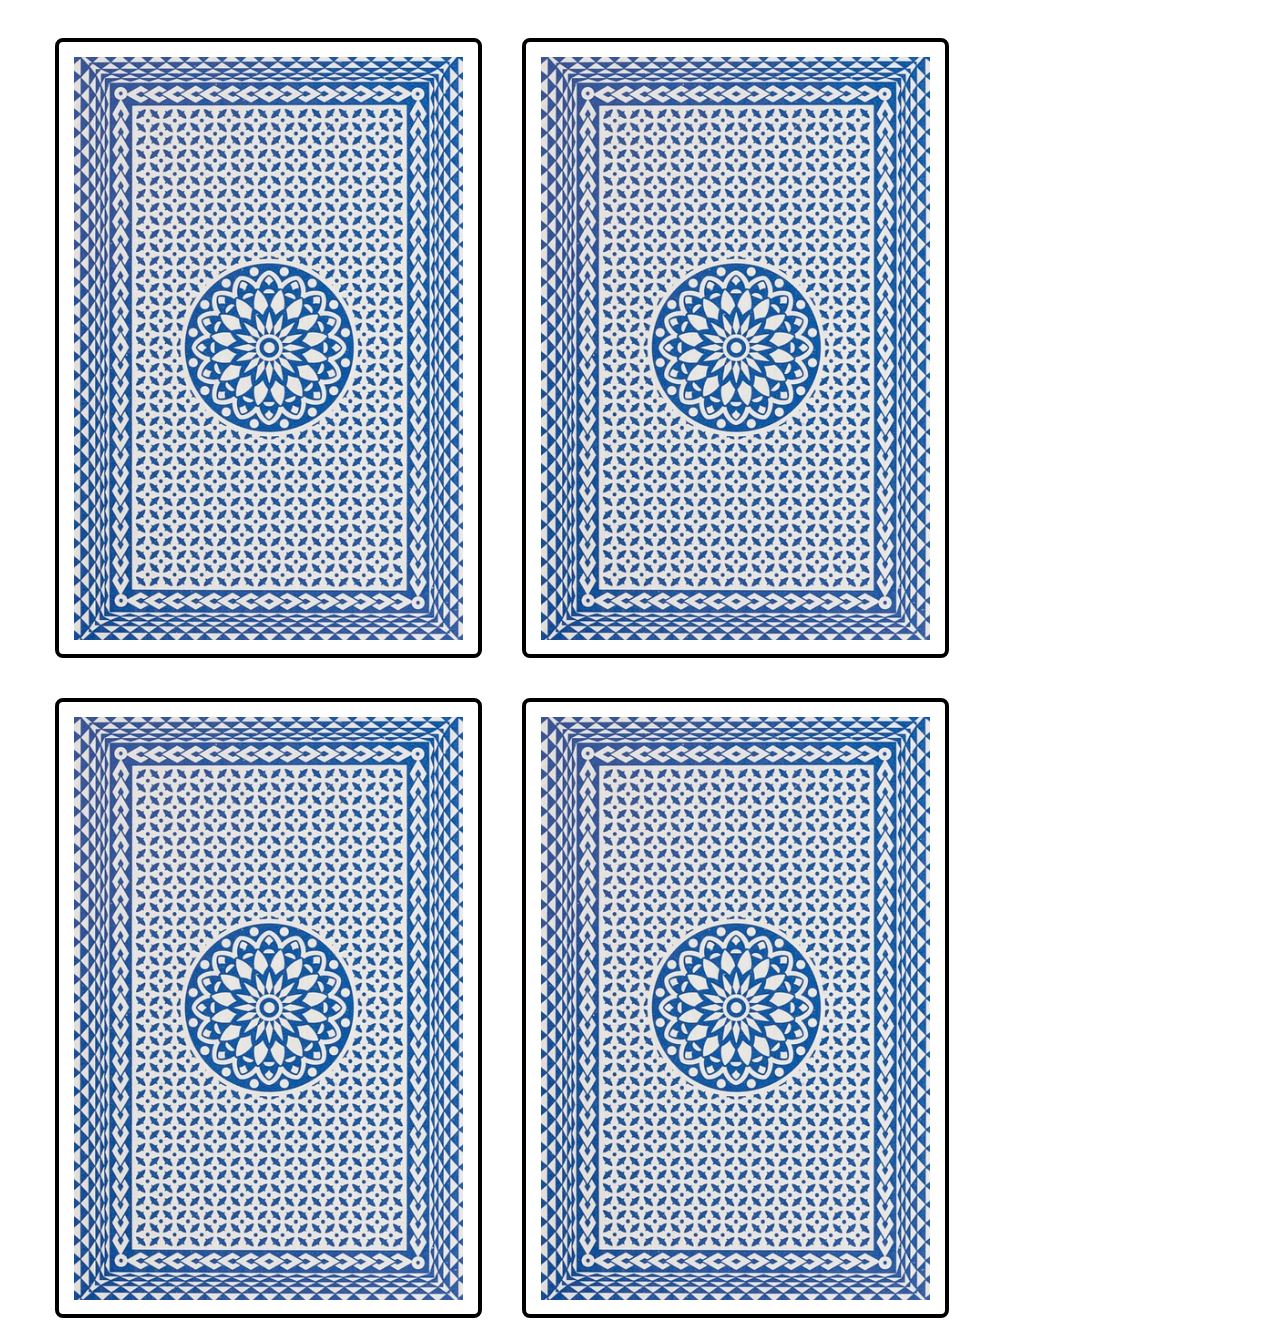
==== commit 35cabbf0: "added aces" ====
--- a/index.html
+++ b/index.html
@@ -3,186 +3,165 @@
   <head>
     <meta charset="UTF-8" />
     <meta name="viewport" content="width=device-width, initial-scale=1.0" />
-    <title>Manifest</title>
-    <link rel="preconnect" href="https://fonts.googleapis.com" />
-    <link rel="preconnect" href="https://fonts.gstatic.com" crossorigin />
-    <link
-      href="https://fonts.googleapis.com/css2?family=Lato:ital,wght@0,100;0,300;0,400;0,700;0,900;1,100;1,300;1,400;1,700;1,900&family=Red+Hat+Display:ital,wght@0,300..900;1,300..900&display=swap"
-      rel="stylesheet"
-    />
+    <title>Cards</title>
     <link rel="stylesheet" href="./css/main.css" />
   </head>
   <body>
-    <header class="header">
-      <h4 class="title_4">Case Study</h4>
-    </header>
-    <main class="main">
-      <div class="banner">
-        <h1 class="title_1">AI Fashion Platform</h1>
-        <picture>
-          <source
-            media="(min-width: 1170px)"
-            srcset="./assets/img/image1l@2x.jpg 2x, ./assets/img/image1l@1x.jpg"
-          />
-          <source
-            media="(min-width: 768px)"
-            srcset="./assets/img/image1m@x2.jpg 2x, ./assets/img/image1m@x1.jpg"
-          />
-          <img
-            srcset="./assets/img/image1@2x.jpg 2x"
-            src="./assets/img/image1@1x.jpg"
-            alt="Magic"
-          />
-        </picture>
-        <h2 class="title_2">Project Overview</h2>
-        <p class="text">
-          FashHanger is a bespoke sustainable high-fashion accessory company
-          based out of Berlin, currently operated by Siesly and her sister
-          Ashely. They needed help for a big rebrand and wanted to relaunch
-          their website. <br />
-          <br />
-          Their goals were simple, create a unique e-commerce store that bring a
-          wonderful shopping experience at every stage of the buyer’s journey.
-        </p>
+    <div class="container">
+      <div class="cards">
+          <div class="flip_card">
+            <div class="flip_card_inner">
+              <div class="flip_card_front">
+                <img
+                  src="./img/playing-card-568200_640.jpg"
+                  alt="facebook"
+                  class="card_back_img"
+                />
+              </div>
+              <div class="flip_card_back">
+                <div class="flip_card_front">
+                  <div class="top">
+                    <p class="letter">A</p>
+                    <img
+                      class="icon"
+                      src="./img/spades-svgrepo-com.svg"
+                      alt=""
+                    />
+                  </div>
+                  <div class="center">
+                    <img
+                      class="icon_l"
+                      src="./img/spades-svgrepo-com.svg"
+                      alt=""
+                    />
+                  </div>
+                  <div class="bottom">
+                    <img
+                      class="icon"
+                      src="./img/spades-svgrepo-com.svg"
+                      alt=""
+                    />
+                    <p class="letter">A</p>
+                  </div>
+                </div>
+              </div>
+            </div>
+          </div>
+          <div class="flip_card">
+            <div class="flip_card_inner">
+              <div class="flip_card_front">
+                <img
+                  src="./img/playing-card-568200_640.jpg"
+                  alt="facebook"
+                  class="card_back_img"
+                />
+              </div>
+              <div class="flip_card_back">
+                <div class="flip_card_front">
+                  <div class="top">
+                    <p class="letter">A</p>
+                    <img
+                      class="icon"
+                      src="./img/hearts-game-svgrepo-com.svg"
+                      alt=""
+                    />
+                  </div>
+                  <div class="center">
+                    <img
+                      class="icon_l"
+                      src="./img/hearts-game-svgrepo-com.svg"
+                      alt=""
+                    />
+                  </div>
+                  <div class="bottom">
+                    <img
+                      class="icon"
+                      src="./img/hearts-game-svgrepo-com.svg"
+                      alt=""
+                    />
+                    <p class="letter">A</p>
+                  </div>
+                </div>
+              </div>
+            </div>
+          </div>
+          <div class="flip_card">
+            <div class="flip_card_inner">
+              <div class="flip_card_front">
+                <img
+                  src="./img/playing-card-568200_640.jpg"
+                  alt="facebook"
+                  class="card_back_img"
+                />
+              </div>
+              <div class="flip_card_back">
+                <div class="flip_card_front">
+                  <div class="top">
+                    <p class="letter">A</p>
+                    <img
+                      class="icon"
+                      src="./img/club-suit-svgrepo-com.svg"
+                      alt=""
+                    />
+                  </div>
+                  <div class="center">
+                    <img
+                      class="icon_l"
+                      src="./img/club-suit-svgrepo-com.svg"
+                      alt=""
+                    />
+                  </div>
+                  <div class="bottom">
+                    <img
+                      class="icon"
+                      src="./img/club-suit-svgrepo-com.svg"
+                      alt=""
+                    />
+                    <p class="letter">A</p>
+                  </div>
+                </div>
+              </div>
+            </div>
+          </div>
+          <div class="flip_card">
+            <div class="flip_card_inner">
+              <div class="flip_card_front">
+                <img
+                  src="./img/playing-card-568200_640.jpg"
+                  alt="facebook"
+                  class="card_back_img"
+                />
+              </div>
+              <div class="flip_card_back">
+                <div class="flip_card_front">
+                  <div class="top">
+                    <p class="letter">A</p>
+                    <img
+                      class="icon"
+                      src="./img/diamond-mark-3-svgrepo-com.svg"
+                      alt=""
+                    />
+                  </div>
+                  <div class="center">
+                    <img
+                      class="icon_l"
+                      src="./img/diamond-mark-3-svgrepo-com.svg"
+                      alt=""
+                    />
+                  </div>
+                  <div class="bottom">
+                    <img
+                      class="icon"
+                      src="./img/diamond-mark-3-svgrepo-com.svg"
+                      alt=""
+                    />
+                    <p class="letter">A</p>
+                  </div>
+                </div>
+              </div>
+            </div>
+          </div>
       </div>
-      <div class="post">
-        <h2 class="title_2">User Research and Personas</h2>
-        <picture>
-          <source
-            media="(min-width: 1170px)"
-            srcset="./assets/img/image2l@2x.jpg 2x, ./assets/img/image2l@1x.jpg"
-          />
-          <source
-            media="(min-width: 768px)"
-            srcset="./assets/img/image2m@x2.jpg 2x, ./assets/img/image2m@x1.jpg"
-          />
-          <img
-            srcset="./assets/img/image2@x2.jpg 2x"
-            src="./assets/img/image2@x1.jpg"
-            alt="Magic"
-          />
-        </picture>
-
-        <p class="text">
-          Who is your user? Indicate her KEY personality traits and help round
-          out her overall image.Originally, <br />
-          <br />
-          the personality section of this persona was based off the Myers Briggs
-          personality test. According to the Myers Briggs, there are 16
-          potential user personality types. Our template integrates questions
-          from this online personality test example into a series of sliding bar
-          graphics. If you’re confused as to what the sliders mean, check out
-          the Myers Briggs basics article.
-        </p>
-      </div>
-      <div class="post">
-        <h2 class="title_2">Initial Sketches</h2>
-        <picture class="img">
-          <source
-            media="(min-width: 1170px)"
-            srcset="./assets/img/image3l@2x.jpg 2x, ./assets/img/image3l@1x.jpg"
-          />
-          <source
-            media="(min-width: 768px)"
-            srcset="./assets/img/image3m@2x.jpg 2x, ./assets/img/image3m@x1.jpg"
-          />
-          <img
-            srcset="./assets/img/image3@x2.jpg 2x"
-            src="./assets/img/image3@x1.jpg"
-            alt="Magic"
-          />
-        </picture>
-
-        <p class="text">
-          In the beginning, It’s just about brainstorming. <br />
-          <br />
-          I list out a jumble of words and draw tiny sketches related to what
-          I’m working on (and find the parallels later). Personally, I prefer
-          paper with a grid so I can convey things responsively. Most of the
-          time perfection isn’t an issue and the sketches are just for me.
-        </p>
-      </div>
-      <div class="post">
-        <h2 class="title_2">Final Desigh</h2>
-        <picture class="img">
-          <source
-            media="(min-width: 1170px)"
-            width="1170px"
-            srcset="./assets/img/img 04.jpg 2x, ./assets/img/image4l@1x.jpg"
-          />
-          <source
-            media="(min-width: 768px)"
-            srcset="./assets/img/image4m@2x.jpg 2x, ./assets/img/image4m@1x.jpg"
-          />
-          <img
-            srcset="./assets/img/image4@x2.jpg 2x"
-            src="./assets/img/image4@x1.jpg"
-            alt="Magic"
-          />
-        </picture>
-
-        <p class="text">
-          I played with adding a wireframe of the website flow that would lead
-          you in to each screen. For each of those screens I added a floating
-          footer that allows users to see where they are in that particular flow
-          and jump around as needed.” We’re digging this InVision-made
-          wireframe.
-        </p>
-      </div>
-    </main>
-    <footer class="footer">
-      <div class="flex_cont">
-        <div class="footer_text_wrapper">
-          <h2 class="title_3">Need a project?</h2>
-          <p class="footer_text">(239) 555-0108</p>
-          <p class="footer_text">tanya.hill@example.com</p>
-        </div>
-        <ul class="footer_list">
-          <li class="footer_list_item">
-            <a class="footer_link" href="#">
-              <svg width="25" height="24">
-                <use
-                  xlink:href="./assets/img/sprite.svg#instagram"
-                  class="footer_icon"
-                ></use>
-              </svg>
-            </a>
-          </li>
-          <li class="footer_list_item">
-            <a class="footer_link" href="#">
-              <svg width="13" height="24">
-                <use
-                  xlink:href="./assets/img/sprite.svg#facebook"
-                  class="footer_icon"
-                ></use>
-              </svg>
-            </a>
-          </li>
-          <li class="footer_list_item">
-            <a class="footer_link" href="#">
-              <svg width="31" height="24">
-                <use
-                  xlink:href="./assets/img/sprite.svg#twitter"
-                  class="footer_icon"
-                ></use>
-              </svg>
-            </a>
-          </li>
-          <li class="footer_list_item">
-            <a class="footer_link" href="#">
-              <svg width="25" height="24">
-                <use
-                  xlink:href="./assets/img/sprite.svg#linkedin"
-                  class="footer_icon"
-                ></use>
-              </svg>
-            </a>
-          </li>
-        </ul>
-      </div>
-      <p class="footer_text footer_rights">
-        © Copyright Manifest Theme. Allrights reserved
-      </p>
-    </footer>
+    </div>
   </body>
 </html>
--- a/css/main.css
+++ b/css/main.css
@@ -1,240 +1,80 @@
-.title_1, .title_2, .title_3 {
-  font-family: "Red Hat Display", sans-serif;
-  color: #000;
-}
-
-* {
-  box-sizing: border-box;
-  padding: 0;
-}
-
-ul,
-ol,
-dl {
-  padding-left: 0;
-  margin: 0 0;
-  list-style: none;
-}
-
-h1,
-h2,
-h3,
-h4,
-h5,
 p {
   margin: 0;
 }
 
-html,
-body {
-  margin: 0;
-  font-family: Lato, sans-serif;
-  font-size: 16px;
+.container {
+  max-width: 1170px;
+  margin: 0 auto;
 }
 
-body {
-  color: #565656;
-  min-height: 100vh;
+.cards {
+  display: flex;
+  gap: 40px;
+  flex-wrap: wrap;
+  padding-top: 30px;
 }
 
-.header,
-.main,
-.footer {
-  padding: 0 calc(50vw - 585px);
+.flip_card {
+  background-color: transparent;
+  width: 427px;
+  height: 620px;
+  perspective: 1000px;
 }
-@media screen and (max-width: 1170px) {
-  .header,
-  .main,
-  .footer {
-    padding: 0 calc(50vw - (585px - 12%));
-  }
+.flip_card:hover .flip_card_inner {
+  transform: rotateY(180deg);
 }
-@media screen and (max-width: 992px) {
-  .header,
-  .main,
-  .footer {
-    padding: 0 34px;
-  }
+.flip_card_inner {
+  position: relative;
+  width: 100%;
+  height: 100%;
+  transition: transform 0.8s;
+  transform-style: preserve-3d;
 }
-@media screen and (max-width: 767px) {
-  .header,
-  .main,
-  .footer {
-    padding: 0 10px;
-  }
+.flip_card_front, .flip_card_back {
+  box-sizing: border-box;
+  position: absolute;
+  width: 100%;
+  height: 100%;
+  backface-visibility: hidden;
+}
+.flip_card_front {
+  border: 4px solid #000;
+  border-radius: 8px;
+  display: flex;
+  flex-direction: column;
+  justify-content: space-between;
+  padding: 15px;
+}
+.flip_card_back {
+  transform: rotateY(180deg);
 }
 
-.header {
-  padding-top: 18px;
-  padding-bottom: 18px;
-}
-@media screen and (max-width: 768px) {
-  .header {
-    margin-bottom: 50px;
-  }
-}
-@media screen and (min-width: 1170px) {
-  .header {
-    padding-top: 38px;
-    padding-bottom: 38px;
-  }
+.top,
+.bottom {
+  text-align: center;
 }
 
-.title_4 {
-  line-height: 1.5;
-  letter-spacing: 0.5em;
-  text-transform: uppercase;
+.top {
+  align-self: flex-start;
 }
 
-.banner {
-  margin-bottom: 70px;
-}
-@media screen and (min-width: 1170px) {
-  .banner {
-    margin-bottom: 90px;
-  }
-}
-.banner img {
-  margin-bottom: 70px;
-}
-@media screen and (min-width: 768px) {
-  .banner img {
-    margin-bottom: 90px;
-  }
+.center {
+  align-self: center;
 }
 
-.title_1 {
-  font-weight: 600;
-  font-size: 30px;
-  line-height: 1.67;
-  letter-spacing: 0.05em;
-  margin-bottom: 40px;
-}
-@media screen and (min-width: 768px) {
-  .title_1 {
-    font-size: 32px;
-    line-height: 1.52;
-  }
-}
-@media screen and (min-width: 1170px) {
-  .title_1 {
-    font-size: 48px;
-    line-height: 1.33;
-    margin-bottom: 70px;
-  }
+.bottom {
+  align-self: flex-end;
 }
 
-.title_2 {
-  font-weight: 600;
-  font-size: 26px;
-  line-height: 1.66;
-  letter-spacing: 0.1em;
-  margin-bottom: 40px;
-}
-@media screen and (min-width: 768px) {
-  .title_2 {
-    font-size: 28px;
-    margin-bottom: 50px;
-  }
+.letter {
+  font-size: 34px;
+  margin-bottom: 10px;
 }
 
-.text {
-  margin-top: 20px;
-  line-height: 2;
-  letter-spacing: 0.05em;
+.icon {
+  width: 40px;
+  margin-bottom: 20px;
 }
-@media screen and (min-width: 768px) {
-  .text {
-    font-size: 19px;
-    line-height: 1.68;
-  }
-}
-
-.post {
-  margin-bottom: 70px;
-}
-@media screen and (min-width: 768px) {
-  .post {
-    margin-bottom: 90px;
-  }
-}
-
-.title_3 {
-  margin-bottom: 20px;
-  font-weight: 400;
-  font-size: 32px;
-  letter-spacing: 0.05em;
-}
-@media screen and (min-width: 768px) {
-  .title_3 {
-    font-size: 48px;
-    line-height: 1.33;
-  }
-}
-
-.footer {
-  background-color: #f4f4f4;
-  padding-top: 50px;
-  padding-bottom: 50px;
-  text-align: center;
-}
-.footer_text {
-  font-size: 18px;
-  line-height: 1.66;
-  letter-spacing: 0.1em;
-  color: #000;
-}
-.footer_text:nth-of-type(1) {
-  margin-bottom: 15px;
-}
-@media screen and (min-width: 768px) {
-  .footer_text {
-    font-size: 16px;
-  }
-}
-@media screen and (min-width: 1170px) {
-  .footer_text_wrapper {
-    text-align: start;
-  }
-}
-.footer_list {
-  margin-top: 40px;
-  margin-bottom: 40px;
-  display: flex;
-  justify-content: center;
-  gap: 23px;
-}
-.footer_link {
-  display: flex;
-  justify-content: center;
-  align-items: center;
-  height: 50px;
-  width: 50px;
-  border: 1px solid #565656;
-}
-.footer_icon {
-  fill: #565656;
-}
-.footer_link:hover .footer_icon {
-  fill: #fff;
-}
-.footer_link:hover {
-  background-color: #565656;
-}
-.footer_rights {
-  font-size: 16px;
-}
-@media screen and (min-width: 768px) {
-  .footer_rights {
-    font-size: 12px;
-    line-height: 1.66;
-  }
-}
-
-@media screen and (min-width: 1170px) {
-  .flex_cont {
-    display: flex;
-    justify-content: space-between;
-    margin-bottom: 20px;
-  }
+.icon_l {
+  width: 90px;
 }/*# sourceMappingURL=main.css.map */
